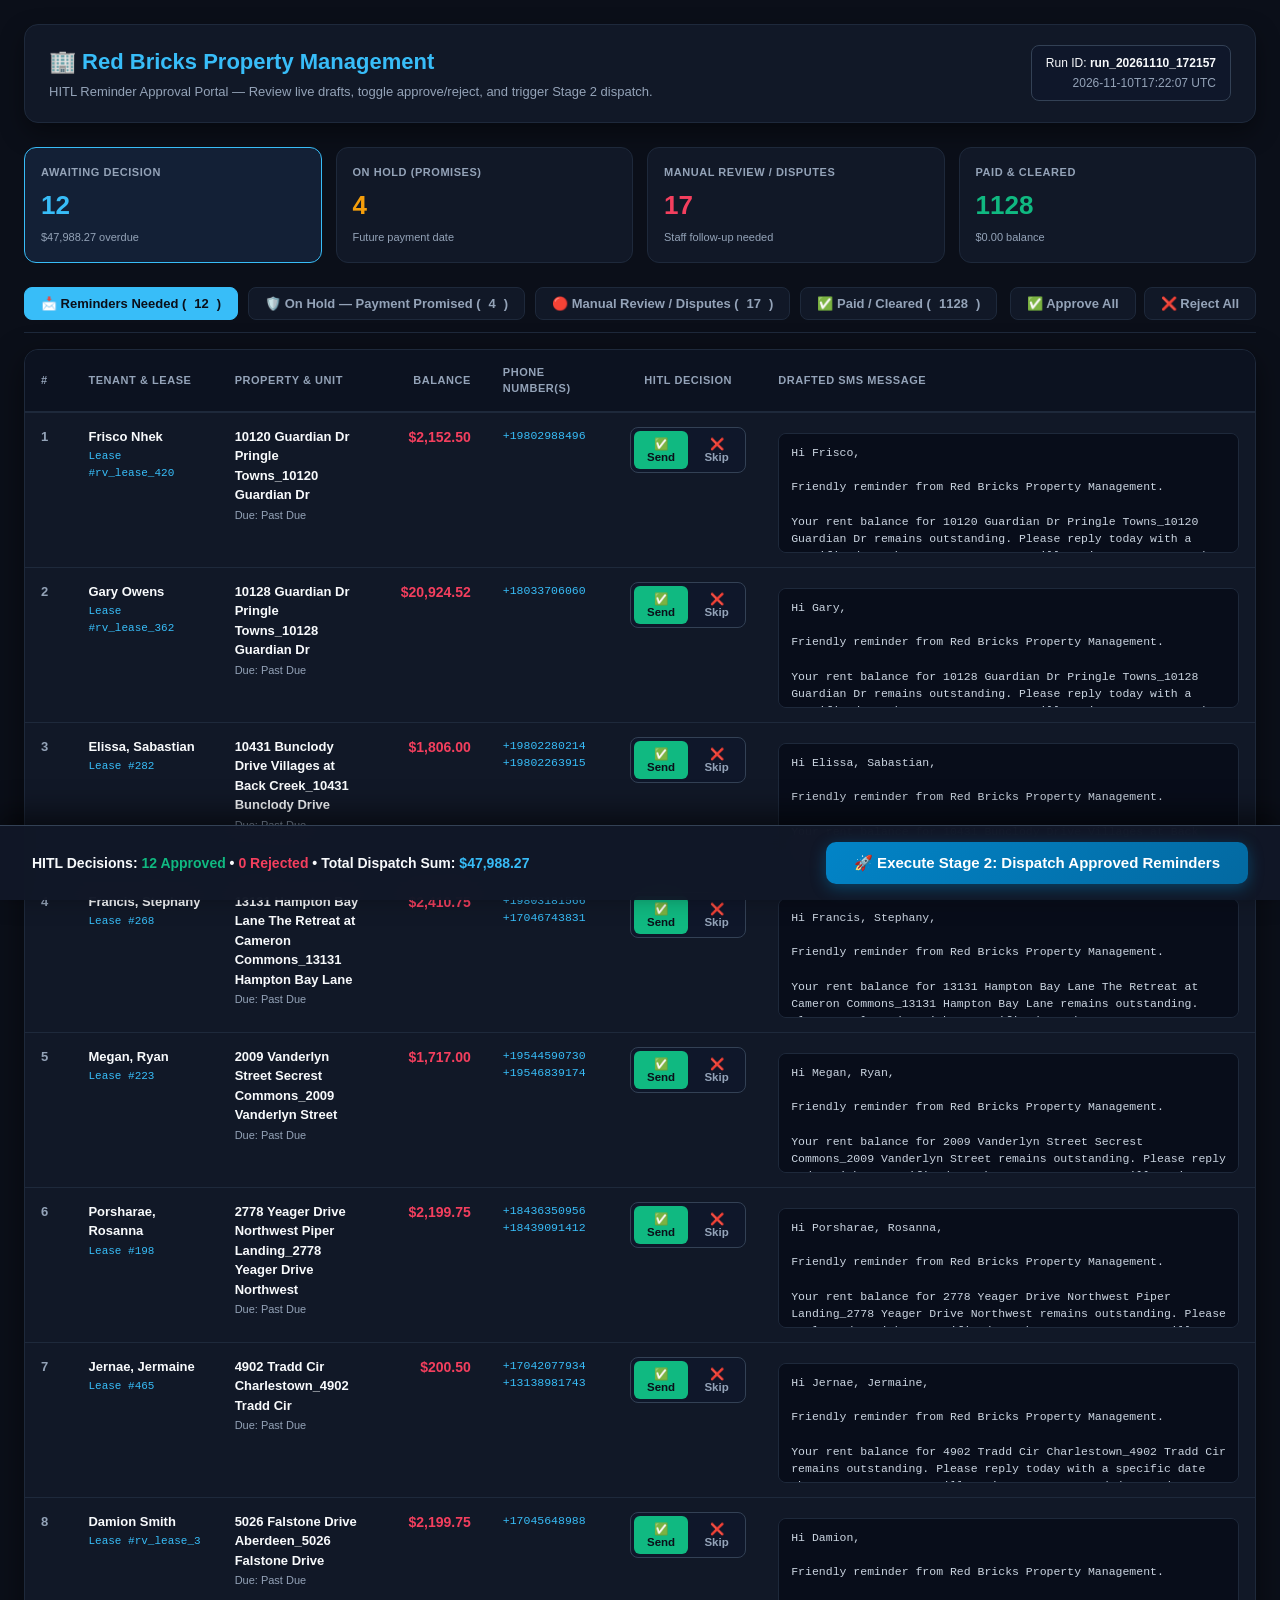
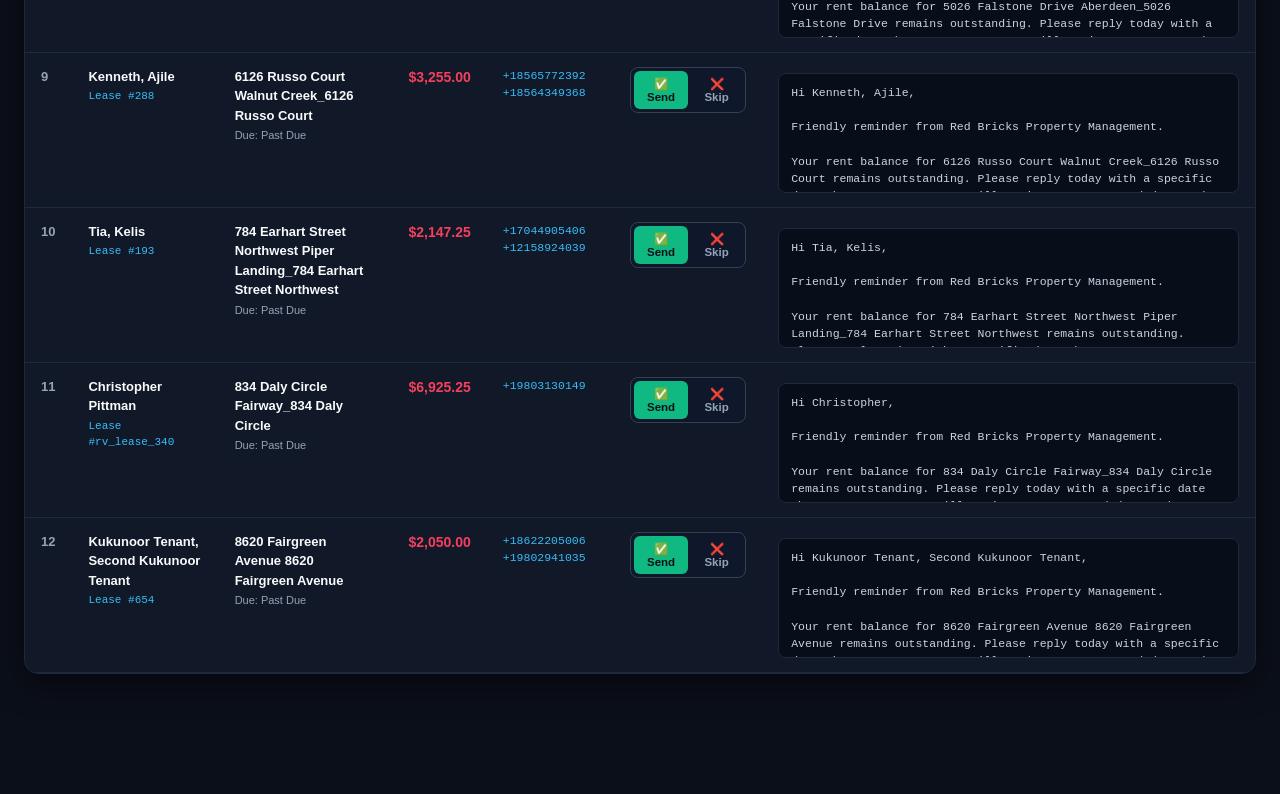
==== web/hitl.html @ 02ecefc4 "Add interactive HITL review portal and per-tenant approve/reject dispatch" ====
<!DOCTYPE html>
<html lang="en">
<head>
<meta charset="UTF-8">
<meta name="viewport" content="width=device-width, initial-scale=1.0">
<title>Red Bricks PM — HITL Reminder Approval Portal</title>
<style>
  :root {
    --bg-base: #0b0f19;
    --bg-card: #111827;
    --bg-card-hover: #1e293b;
    --border: #1e293b;
    --border-light: #334155;
    --text-primary: #f8fafc;
    --text-muted: #94a3b8;
    --cyan: #38bdf8;
    --emerald: #10b981;
    --emerald-bg: rgba(16, 185, 129, 0.15);
    --rose: #f43f5e;
    --rose-bg: rgba(244, 63, 94, 0.15);
    --amber: #f59e0b;
    --amber-bg: rgba(245, 158, 11, 0.15);
    --purple: #a855f7;
  }
  * { box-sizing: border-box; margin: 0; padding: 0; }
  body {
    font-family: -apple-system, BlinkMacSystemFont, 'Segoe UI', Roboto, Helvetica, Arial, sans-serif;
    background: var(--bg-base);
    color: var(--text-primary);
    padding: 24px;
    padding-bottom: 120px;
    line-height: 1.5;
  }
  .container { max-width: 1400px; margin: 0 auto; }

  /* Header */
  .header {
    display: flex;
    justify-content: space-between;
    align-items: center;
    background: var(--bg-card);
    border: 1px solid var(--border);
    border-radius: 14px;
    padding: 20px 24px;
    margin-bottom: 24px;
    box-shadow: 0 10px 25px rgba(0,0,0,0.4);
  }
  .title-group h1 { font-size: 22px; font-weight: 800; color: var(--cyan); display: flex; align-items: center; gap: 10px; }
  .title-group p { font-size: 13px; color: var(--text-muted); margin-top: 4px; }
  .run-badge {
    background: #0f172a;
    border: 1px solid var(--border-light);
    border-radius: 8px;
    padding: 8px 14px;
    font-size: 12px;
    text-align: right;
  }

  /* KPI Grid */
  .kpi-grid {
    display: grid;
    grid-template-columns: repeat(auto-fit, minmax(190px, 1fr));
    gap: 14px;
    margin-bottom: 24px;
  }
  .kpi-card {
    background: var(--bg-card);
    border: 1px solid var(--border);
    border-radius: 12px;
    padding: 16px;
    cursor: pointer;
    transition: all 0.2s ease;
  }
  .kpi-card:hover { border-color: var(--cyan); transform: translateY(-2px); }
  .kpi-card.active { border-color: var(--cyan); background: #132036; }
  .kpi-lbl { font-size: 11px; text-transform: uppercase; font-weight: 700; letter-spacing: 0.05em; color: var(--text-muted); }
  .kpi-val { font-size: 26px; font-weight: 800; margin-top: 6px; }

  /* Tabs Bar */
  .tabs-bar {
    display: flex;
    gap: 10px;
    margin-bottom: 16px;
    border-bottom: 1px solid var(--border);
    padding-bottom: 12px;
    flex-wrap: wrap;
  }
  .tab-btn {
    background: var(--bg-card);
    border: 1px solid var(--border);
    color: var(--text-muted);
    padding: 8px 16px;
    border-radius: 8px;
    font-size: 13px;
    font-weight: 700;
    cursor: pointer;
    display: inline-flex;
    align-items: center;
    gap: 8px;
    transition: all 0.15s ease;
  }
  .tab-btn:hover { background: var(--bg-card-hover); color: var(--text-primary); }
  .tab-btn.active { background: var(--cyan); color: #0b0f19; border-color: var(--cyan); }

  /* Table styling */
  .table-card {
    background: var(--bg-card);
    border: 1px solid var(--border);
    border-radius: 14px;
    overflow: hidden;
    box-shadow: 0 10px 30px rgba(0,0,0,0.5);
  }
  table { width: 100%; border-collapse: collapse; font-size: 13px; text-align: left; }
  thead { background: #0c1220; border-bottom: 2px solid var(--border); }
  th { padding: 14px 16px; font-weight: 700; color: var(--text-muted); text-transform: uppercase; font-size: 11px; letter-spacing: 0.05em; }
  tbody tr { border-bottom: 1px solid var(--border); transition: background 0.15s ease; }
  tbody tr:hover { background: rgba(30, 41, 59, 0.5); }
  td { padding: 14px 16px; vertical-align: top; }

  /* Status Badges */
  .badge {
    display: inline-flex;
    align-items: center;
    gap: 4px;
    padding: 3px 8px;
    border-radius: 6px;
    font-size: 11px;
    font-weight: 700;
  }
  .badge-danger { background: var(--rose-bg); color: var(--rose); border: 1px solid rgba(244,63,94,0.3); }
  .badge-success { background: var(--emerald-bg); color: var(--emerald); border: 1px solid rgba(16,185,129,0.3); }
  .badge-warning { background: var(--amber-bg); color: var(--amber); border: 1px solid rgba(245,158,11,0.3); }
  .badge-purple { background: rgba(168,85,247,0.15); color: var(--purple); border: 1px solid rgba(168,85,247,0.3); }

  /* Action Switch Buttons */
  .action-group {
    display: inline-flex;
    background: #0f172a;
    border: 1px solid var(--border-light);
    border-radius: 8px;
    padding: 3px;
    gap: 3px;
  }
  .action-toggle {
    padding: 6px 12px;
    border-radius: 6px;
    border: none;
    font-size: 11.5px;
    font-weight: 700;
    cursor: pointer;
    transition: all 0.15s ease;
  }
  .action-toggle.btn-approve { background: transparent; color: var(--text-muted); }
  .action-toggle.btn-approve.selected { background: var(--emerald); color: #0b0f19; }
  .action-toggle.btn-reject { background: transparent; color: var(--text-muted); }
  .action-toggle.btn-reject.selected { background: var(--rose); color: #ffffff; }

  /* SMS Text Preview Card */
  .sms-preview {
    background: #080d1a;
    border: 1px solid var(--border);
    border-radius: 8px;
    padding: 10px 12px;
    font-family: monospace;
    font-size: 11.5px;
    color: #cbd5e1;
    white-space: pre-wrap;
    max-height: 120px;
    overflow-y: auto;
    margin-top: 6px;
  }

  /* Floating Bottom Bar */
  .floating-bar {
    position: fixed;
    bottom: 0;
    left: 0;
    right: 0;
    background: rgba(17, 24, 39, 0.95);
    backdrop-filter: blur(12px);
    border-top: 1px solid var(--border-light);
    padding: 16px 32px;
    display: flex;
    justify-content: space-between;
    align-items: center;
    box-shadow: 0 -10px 30px rgba(0,0,0,0.6);
    z-index: 1000;
  }
  .bar-info { font-size: 14px; font-weight: 600; }
  .bar-info span { color: var(--cyan); }
  .btn-dispatch {
    background: linear-gradient(135deg, #0284c7 0%, #0369a1 100%);
    color: #fff;
    border: none;
    padding: 12px 28px;
    border-radius: 10px;
    font-size: 15px;
    font-weight: 800;
    cursor: pointer;
    display: inline-flex;
    align-items: center;
    gap: 10px;
    box-shadow: 0 4px 15px rgba(2,132,199,0.4);
    transition: all 0.2s ease;
  }
  .btn-dispatch:hover {
    transform: translateY(-2px);
    box-shadow: 0 6px 20px rgba(2,132,199,0.6);
    background: linear-gradient(135deg, #0ea5e9 0%, #0284c7 100%);
  }
</style>
</head>
<body>

<div class="container">
  <!-- Header -->
  <div class="header">
    <div class="title-group">
      <h1>🏢 Red Bricks Property Management</h1>
      <p>HITL Reminder Approval Portal — Review live drafts, toggle approve/reject, and trigger Stage 2 dispatch.</p>
    </div>
    <div class="run-badge">
      <div>Run ID: <strong id="val-run-id">--</strong></div>
      <div style="color:var(--text-muted);margin-top:2px;" id="val-timestamp">--</div>
    </div>
  </div>

  <!-- KPI Grid -->
  <div class="kpi-grid">
    <div class="kpi-card active" onclick="switchTab('reminders')">
      <div class="kpi-lbl">Awaiting Decision</div>
      <div class="kpi-val" style="color:var(--cyan);" id="kpi-reminders">0</div>
      <div style="font-size:11px;color:var(--text-muted);margin-top:4px;" id="kpi-reminders-bal">$0.00 overdue</div>
    </div>
    <div class="kpi-card" onclick="switchTab('promises')">
      <div class="kpi-lbl">On Hold (Promises)</div>
      <div class="kpi-val" style="color:var(--amber);" id="kpi-promises">0</div>
      <div style="font-size:11px;color:var(--text-muted);margin-top:4px;">Future payment date</div>
    </div>
    <div class="kpi-card" onclick="switchTab('manual')">
      <div class="kpi-lbl">Manual Review / Disputes</div>
      <div class="kpi-val" style="color:var(--rose);" id="kpi-manual">0</div>
      <div style="font-size:11px;color:var(--text-muted);margin-top:4px;">Staff follow-up needed</div>
    </div>
    <div class="kpi-card" onclick="switchTab('paid')">
      <div class="kpi-lbl">Paid & Cleared</div>
      <div class="kpi-val" style="color:var(--emerald);" id="kpi-paid">0</div>
      <div style="font-size:11px;color:var(--text-muted);margin-top:4px;">$0.00 balance</div>
    </div>
  </div>

  <!-- Tabs Bar -->
  <div class="tabs-bar">
    <button class="tab-btn active" id="tab-btn-reminders" onclick="switchTab('reminders')">
      📩 Reminders Needed (<span id="cnt-reminders">0</span>)
    </button>
    <button class="tab-btn" id="tab-btn-promises" onclick="switchTab('promises')">
      🛡️ On Hold — Payment Promised (<span id="cnt-promises">0</span>)
    </button>
    <button class="tab-btn" id="tab-btn-manual" onclick="switchTab('manual')">
      🔴 Manual Review / Disputes (<span id="cnt-manual">0</span>)
    </button>
    <button class="tab-btn" id="tab-btn-paid" onclick="switchTab('paid')">
      ✅ Paid / Cleared (<span id="cnt-paid">0</span>)
    </button>
    <div style="margin-left:auto;display:flex;gap:8px;">
      <button class="tab-btn" onclick="bulkApprove(true)">✅ Approve All</button>
      <button class="tab-btn" onclick="bulkApprove(false)">❌ Reject All</button>
    </div>
  </div>

  <!-- Main Table Container -->
  <div class="table-card">
    <table id="main-table">
      <thead>
        <tr id="table-head-row">
          <!-- Dynamically set based on active tab -->
        </tr>
      </thead>
      <tbody id="table-body">
        <!-- Rendered via JS -->
      </tbody>
    </table>
  </div>
</div>

<!-- Floating Action Bar -->
<div class="floating-bar">
  <div class="bar-info">
    HITL Decisions: 
    <span id="summary-approved" style="color:var(--emerald);font-weight:800;">0 Approved</span> &bull; 
    <span id="summary-rejected" style="color:var(--rose);font-weight:800;">0 Rejected</span> &bull; 
    Total Dispatch Sum: <span id="summary-amount">$0.00</span>
  </div>
  <button class="btn-dispatch" onclick="executeStage2()">
    <span>🚀 Execute Stage 2: Dispatch Approved Reminders</span>
  </button>
</div>

<script>
const DATA = {"reminders": [{"decision_id": "hitl_1", "lease_id": "rv_lease_420", "tenant_id": "rv_lease_420", "tenant_name": "Frisco Nhek", "property_unit": "10120 Guardian Dr Pringle Towns_10120 Guardian Dr", "balance": 2152.5, "due_date": "Past Due", "recipients": ["Frisco Nhek"], "recipient_phones": ["+19802988496"], "draft_sms_text": "Hi Frisco,\n\nFriendly reminder from Red Bricks Property Management.\n\nYour rent balance for 10120 Guardian Dr Pringle Towns_10120 Guardian Dr remains outstanding. Please reply today with a specific date when you can pay. We will review your proposed date and try to accommodate a reasonable payment timeline before taking further action. Any payment arrangement is subject to confirmation.\n\nWe will also be mailing a 10-day notice regarding the unpaid rent. The associated mailing fees will be added to your account along with applicable late fees.\n\nYou can pay through your RentVine portal at:\nhttps://redbricksproperties.rentvine.com/portals/resident/make-payment\n\nIf you've already submitted payment, please reply so we can check its status.\n\nThank you!\n\nRBPM Bot", "sender_phone": "(980) 300-7559", "reason": "[DRY-RUN] Would send Stage 2 Escalation reminder for $2,152.50", "action": "SEND REMINDER", "status": "AWAITING_HITL_APPROVAL", "staged_at": "2026-11-10T17:22:08.712733"}, {"decision_id": "hitl_2", "lease_id": "rv_lease_362", "tenant_id": "rv_lease_362", "tenant_name": "Gary Owens", "property_unit": "10128 Guardian Dr Pringle Towns_10128 Guardian Dr", "balance": 20924.52, "due_date": "Past Due", "recipients": ["Gary Owens"], "recipient_phones": ["+18033706060"], "draft_sms_text": "Hi Gary,\n\nFriendly reminder from Red Bricks Property Management.\n\nYour rent balance for 10128 Guardian Dr Pringle Towns_10128 Guardian Dr remains outstanding. Please reply today with a specific date when you can pay. We will review your proposed date and try to accommodate a reasonable payment timeline before taking further action. Any payment arrangement is subject to confirmation.\n\nWe will also be mailing a 10-day notice regarding the unpaid rent. The associated mailing fees will be added to your account along with applicable late fees.\n\nYou can pay through your RentVine portal at:\nhttps://redbricksproperties.rentvine.com/portals/resident/make-payment\n\nIf you've already submitted payment, please reply so we can check its status.\n\nThank you!\n\nRBPM Bot", "sender_phone": "(980) 300-7559", "reason": "[DRY-RUN] Would send Stage 2 Escalation reminder for $20,924.52", "action": "SEND REMINDER", "status": "AWAITING_HITL_APPROVAL", "staged_at": "2026-11-10T17:22:08.712733"}, {"decision_id": "hitl_3", "lease_id": "282", "tenant_id": "rv_lease_282", "tenant_name": "Elissa, Sabastian", "property_unit": "10431 Bunclody Drive Villages at Back Creek_10431 Bunclody Drive", "balance": 1806.0, "due_date": "Past Due", "recipients": ["Elissa", "Sabastian"], "recipient_phones": ["+19802280214", "+19802263915"], "draft_sms_text": "Hi Elissa, Sabastian,\n\nFriendly reminder from Red Bricks Property Management.\n\nYour rent balance for 10431 Bunclody Drive Villages at Back Creek_10431 Bunclody Drive remains outstanding. Please reply today with a specific date when you can pay. We will review your proposed date and try to accommodate a reasonable payment timeline before taking further action. Any payment arrangement is subject to confirmation.\n\nWe will also be mailing a 10-day notice regarding the unpaid rent. The associated mailing fees will be added to your account along with applicable late fees.\n\nYou can pay through your RentVine portal at:\nhttps://redbricksproperties.rentvine.com/portals/resident/make-payment\n\nIf you've already submitted payment, please reply so we can check its status.\n\nThank you!\n\nRBPM Bot", "sender_phone": "(980) 300-7559", "reason": "[GROUP REMINDER] Lease 282 · 2 recipient(s): Elissa, Sabastian · Unpaid balance $1,806.00 — Stage 2 Escalation (10-day notice warning) group SMS dispatched to all co-tenants", "action": "SEND REMINDER", "status": "AWAITING_HITL_APPROVAL", "staged_at": "2026-11-10T17:22:08.712733"}, {"decision_id": "hitl_4", "lease_id": "268", "tenant_id": "rv_lease_268", "tenant_name": "Francis, Stephany", "property_unit": "13131 Hampton Bay Lane The Retreat at Cameron Commons_13131 Hampton Bay Lane", "balance": 2410.75, "due_date": "Past Due", "recipients": ["Francis", "Stephany"], "recipient_phones": ["+19803181566", "+17046743831"], "draft_sms_text": "Hi Francis, Stephany,\n\nFriendly reminder from Red Bricks Property Management.\n\nYour rent balance for 13131 Hampton Bay Lane The Retreat at Cameron Commons_13131 Hampton Bay Lane remains outstanding. Please reply today with a specific date when you can pay. We will review your proposed date and try to accommodate a reasonable payment timeline before taking further action. Any payment arrangement is subject to confirmation.\n\nWe will also be mailing a 10-day notice regarding the unpaid rent. The associated mailing fees will be added to your account along with applicable late fees.\n\nYou can pay through your RentVine portal at:\nhttps://redbricksproperties.rentvine.com/portals/resident/make-payment\n\nIf you've already submitted payment, please reply so we can check its status.\n\nThank you!\n\nRBPM Bot", "sender_phone": "(980) 300-7559", "reason": "[GROUP REMINDER] Lease 268 · 2 recipient(s): Francis, Stephany · Unpaid balance $2,410.75 — Stage 2 Escalation (10-day notice warning) group SMS dispatched to all co-tenants", "action": "SEND REMINDER", "status": "AWAITING_HITL_APPROVAL", "staged_at": "2026-11-10T17:22:08.712733"}, {"decision_id": "hitl_5", "lease_id": "223", "tenant_id": "rv_lease_223", "tenant_name": "Megan, Ryan", "property_unit": "2009 Vanderlyn Street Secrest Commons_2009 Vanderlyn Street", "balance": 1717.0, "due_date": "Past Due", "recipients": ["Megan", "Ryan"], "recipient_phones": ["+19544590730", "+19546839174"], "draft_sms_text": "Hi Megan, Ryan,\n\nFriendly reminder from Red Bricks Property Management.\n\nYour rent balance for 2009 Vanderlyn Street Secrest Commons_2009 Vanderlyn Street remains outstanding. Please reply today with a specific date when you can pay. We will review your proposed date and try to accommodate a reasonable payment timeline before taking further action. Any payment arrangement is subject to confirmation.\n\nWe will also be mailing a 10-day notice regarding the unpaid rent. The associated mailing fees will be added to your account along with applicable late fees.\n\nYou can pay through your RentVine portal at:\nhttps://redbricksproperties.rentvine.com/portals/resident/make-payment\n\nIf you've already submitted payment, please reply so we can check its status.\n\nThank you!\n\nRBPM Bot", "sender_phone": "(980) 300-7559", "reason": "[GROUP REMINDER] Lease 223 · 2 recipient(s): Megan, Ryan · Unpaid balance $1,717.00 — Stage 2 Escalation (10-day notice warning) group SMS dispatched to all co-tenants", "action": "SEND REMINDER", "status": "AWAITING_HITL_APPROVAL", "staged_at": "2026-11-10T17:22:08.712733"}, {"decision_id": "hitl_6", "lease_id": "198", "tenant_id": "rv_lease_198", "tenant_name": "Porsharae, Rosanna", "property_unit": "2778 Yeager Drive Northwest Piper Landing_2778 Yeager Drive Northwest", "balance": 2199.75, "due_date": "Past Due", "recipients": ["Porsharae", "Rosanna"], "recipient_phones": ["+18436350956", "+18439091412"], "draft_sms_text": "Hi Porsharae, Rosanna,\n\nFriendly reminder from Red Bricks Property Management.\n\nYour rent balance for 2778 Yeager Drive Northwest Piper Landing_2778 Yeager Drive Northwest remains outstanding. Please reply today with a specific date when you can pay. We will review your proposed date and try to accommodate a reasonable payment timeline before taking further action. Any payment arrangement is subject to confirmation.\n\nWe will also be mailing a 10-day notice regarding the unpaid rent. The associated mailing fees will be added to your account along with applicable late fees.\n\nYou can pay through your RentVine portal at:\nhttps://redbricksproperties.rentvine.com/portals/resident/make-payment\n\nIf you've already submitted payment, please reply so we can check its status.\n\nThank you!\n\nRBPM Bot", "sender_phone": "(980) 300-7559", "reason": "[GROUP REMINDER] Lease 198 · 2 recipient(s): Porsharae, Rosanna · Unpaid balance $2,199.75 — Stage 2 Escalation (10-day notice warning) group SMS dispatched to all co-tenants", "action": "SEND REMINDER", "status": "AWAITING_HITL_APPROVAL", "staged_at": "2026-11-10T17:22:08.712733"}, {"decision_id": "hitl_7", "lease_id": "465", "tenant_id": "rv_lease_465", "tenant_name": "Jernae, Jermaine", "property_unit": "4902 Tradd Cir Charlestown_4902 Tradd Cir", "balance": 200.5, "due_date": "Past Due", "recipients": ["Jernae", "Jermaine"], "recipient_phones": ["+17042077934", "+13138981743"], "draft_sms_text": "Hi Jernae, Jermaine,\n\nFriendly reminder from Red Bricks Property Management.\n\nYour rent balance for 4902 Tradd Cir Charlestown_4902 Tradd Cir remains outstanding. Please reply today with a specific date when you can pay. We will review your proposed date and try to accommodate a reasonable payment timeline before taking further action. Any payment arrangement is subject to confirmation.\n\nWe will also be mailing a 10-day notice regarding the unpaid rent. The associated mailing fees will be added to your account along with applicable late fees.\n\nYou can pay through your RentVine portal at:\nhttps://redbricksproperties.rentvine.com/portals/resident/make-payment\n\nIf you've already submitted payment, please reply so we can check its status.\n\nThank you!\n\nRBPM Bot", "sender_phone": "(980) 300-7559", "reason": "[GROUP REMINDER] Lease 465 · 2 recipient(s): Jernae, Jermaine · Unpaid balance $200.50 — Stage 2 Escalation (10-day notice warning) group SMS dispatched to all co-tenants", "action": "SEND REMINDER", "status": "AWAITING_HITL_APPROVAL", "staged_at": "2026-11-10T17:22:08.712733"}, {"decision_id": "hitl_8", "lease_id": "rv_lease_3", "tenant_id": "rv_lease_3", "tenant_name": "Damion Smith", "property_unit": "5026 Falstone Drive Aberdeen_5026 Falstone Drive", "balance": 2199.75, "due_date": "Past Due", "recipients": ["Damion Smith"], "recipient_phones": ["+17045648988"], "draft_sms_text": "Hi Damion,\n\nFriendly reminder from Red Bricks Property Management.\n\nYour rent balance for 5026 Falstone Drive Aberdeen_5026 Falstone Drive remains outstanding. Please reply today with a specific date when you can pay. We will review your proposed date and try to accommodate a reasonable payment timeline before taking further action. Any payment arrangement is subject to confirmation.\n\nWe will also be mailing a 10-day notice regarding the unpaid rent. The associated mailing fees will be added to your account along with applicable late fees.\n\nYou can pay through your RentVine portal at:\nhttps://redbricksproperties.rentvine.com/portals/resident/make-payment\n\nIf you've already submitted payment, please reply so we can check its status.\n\nThank you!\n\nRBPM Bot", "sender_phone": "(980) 300-7559", "reason": "[DRY-RUN] Would send Stage 2 Escalation reminder for $2,199.75", "action": "SEND REMINDER", "status": "AWAITING_HITL_APPROVAL", "staged_at": "2026-11-10T17:22:08.712733"}, {"decision_id": "hitl_9", "lease_id": "288", "tenant_id": "rv_lease_288", "tenant_name": "Kenneth, Ajile", "property_unit": "6126 Russo Court Walnut Creek_6126 Russo Court", "balance": 3255.0, "due_date": "Past Due", "recipients": ["Kenneth", "Ajile"], "recipient_phones": ["+18565772392", "+18564349368"], "draft_sms_text": "Hi Kenneth, Ajile,\n\nFriendly reminder from Red Bricks Property Management.\n\nYour rent balance for 6126 Russo Court Walnut Creek_6126 Russo Court remains outstanding. Please reply today with a specific date when you can pay. We will review your proposed date and try to accommodate a reasonable payment timeline before taking further action. Any payment arrangement is subject to confirmation.\n\nWe will also be mailing a 10-day notice regarding the unpaid rent. The associated mailing fees will be added to your account along with applicable late fees.\n\nYou can pay through your RentVine portal at:\nhttps://redbricksproperties.rentvine.com/portals/resident/make-payment\n\nIf you've already submitted payment, please reply so we can check its status.\n\nThank you!\n\nRBPM Bot", "sender_phone": "(980) 300-7559", "reason": "[GROUP REMINDER] Lease 288 · 2 recipient(s): Kenneth, Ajile · Unpaid balance $3,255.00 — Stage 2 Escalation (10-day notice warning) group SMS dispatched to all co-tenants", "action": "SEND REMINDER", "status": "AWAITING_HITL_APPROVAL", "staged_at": "2026-11-10T17:22:08.712733"}, {"decision_id": "hitl_10", "lease_id": "193", "tenant_id": "rv_lease_193", "tenant_name": "Tia, Kelis", "property_unit": "784 Earhart Street Northwest Piper Landing_784 Earhart Street Northwest", "balance": 2147.25, "due_date": "Past Due", "recipients": ["Tia", "Kelis"], "recipient_phones": ["+17044905406", "+12158924039"], "draft_sms_text": "Hi Tia, Kelis,\n\nFriendly reminder from Red Bricks Property Management.\n\nYour rent balance for 784 Earhart Street Northwest Piper Landing_784 Earhart Street Northwest remains outstanding. Please reply today with a specific date when you can pay. We will review your proposed date and try to accommodate a reasonable payment timeline before taking further action. Any payment arrangement is subject to confirmation.\n\nWe will also be mailing a 10-day notice regarding the unpaid rent. The associated mailing fees will be added to your account along with applicable late fees.\n\nYou can pay through your RentVine portal at:\nhttps://redbricksproperties.rentvine.com/portals/resident/make-payment\n\nIf you've already submitted payment, please reply so we can check its status.\n\nThank you!\n\nRBPM Bot", "sender_phone": "(980) 300-7559", "reason": "[GROUP REMINDER] Lease 193 · 2 recipient(s): Tia, Kelis · Unpaid balance $2,147.25 — Stage 2 Escalation (10-day notice warning) group SMS dispatched to all co-tenants", "action": "SEND REMINDER", "status": "AWAITING_HITL_APPROVAL", "staged_at": "2026-11-10T17:22:08.712733"}, {"decision_id": "hitl_11", "lease_id": "rv_lease_340", "tenant_id": "rv_lease_340", "tenant_name": "Christopher Pittman", "property_unit": "834 Daly Circle Fairway_834 Daly Circle", "balance": 6925.25, "due_date": "Past Due", "recipients": ["Christopher Pittman"], "recipient_phones": ["+19803130149"], "draft_sms_text": "Hi Christopher,\n\nFriendly reminder from Red Bricks Property Management.\n\nYour rent balance for 834 Daly Circle Fairway_834 Daly Circle remains outstanding. Please reply today with a specific date when you can pay. We will review your proposed date and try to accommodate a reasonable payment timeline before taking further action. Any payment arrangement is subject to confirmation.\n\nWe will also be mailing a 10-day notice regarding the unpaid rent. The associated mailing fees will be added to your account along with applicable late fees.\n\nYou can pay through your RentVine portal at:\nhttps://redbricksproperties.rentvine.com/portals/resident/make-payment\n\nIf you've already submitted payment, please reply so we can check its status.\n\nThank you!\n\nRBPM Bot", "sender_phone": "(980) 300-7559", "reason": "[DRY-RUN] Would send Stage 2 Escalation reminder for $6,925.25", "action": "SEND REMINDER", "status": "AWAITING_HITL_APPROVAL", "staged_at": "2026-11-10T17:22:08.712733"}, {"decision_id": "hitl_12", "lease_id": "654", "tenant_id": "rv_lease_654", "tenant_name": "Kukunoor Tenant, Second Kukunoor Tenant", "property_unit": "8620 Fairgreen Avenue 8620 Fairgreen Avenue", "balance": 2050.0, "due_date": "Past Due", "recipients": ["Kukunoor Tenant", "Second Kukunoor Tenant"], "recipient_phones": ["+18622205006", "+19802941035"], "draft_sms_text": "Hi Kukunoor Tenant, Second Kukunoor Tenant,\n\nFriendly reminder from Red Bricks Property Management.\n\nYour rent balance for 8620 Fairgreen Avenue 8620 Fairgreen Avenue remains outstanding. Please reply today with a specific date when you can pay. We will review your proposed date and try to accommodate a reasonable payment timeline before taking further action. Any payment arrangement is subject to confirmation.\n\nWe will also be mailing a 10-day notice regarding the unpaid rent. The associated mailing fees will be added to your account along with applicable late fees.\n\nYou can pay through your RentVine portal at:\nhttps://redbricksproperties.rentvine.com/portals/resident/make-payment\n\nIf you've already submitted payment, please reply so we can check its status.\n\nThank you!\n\nRBPM Bot", "sender_phone": "(980) 300-7559", "reason": "[GROUP REMINDER] Lease 654 · 2 recipient(s): Kukunoor Tenant, Second Kukunoor Tenant · Unpaid balance $2,050.00 — Stage 2 Escalation (10-day notice warning) group SMS dispatched to all co-tenants", "action": "SEND REMINDER", "status": "AWAITING_HITL_APPROVAL", "staged_at": "2026-11-10T17:22:08.712733"}], "promises": [{"tenant_name": "Brian Fagin", "property_unit": "2603 Bridle Brook Way Canterbury Place_2603 Bridle Brook Way", "balance": 3696.0, "due_date": "Promised", "reason": "Active promise on file in Note by AI Rent Reminder Agent to pay by 2026-11-13"}, {"tenant_name": "Shelly Fagin", "property_unit": "2603 Bridle Brook Way Canterbury Place_2603 Bridle Brook Way", "balance": 0.0, "due_date": "Promised", "reason": "[Co-Tenant of Brian Fagin] Active promise on file in Note by AI Rent Reminder Agent to pay by 2026-11-13"}, {"tenant_name": "Lonnic Robinson", "property_unit": "2885 Yeager Drive Northwest Piper Landing_2885 Yeager Drive NW", "balance": 2659.51, "due_date": "Promised", "reason": "Active promise on file in Note by AI Rent Reminder Agent to pay by 2026-11-12"}, {"tenant_name": "Lindsay Robinson", "property_unit": "2885 Yeager Drive Northwest Piper Landing_2885 Yeager Drive NW", "balance": 0.0, "due_date": "Promised", "reason": "[Co-Tenant of Lonnic Robinson] Active promise on file in Note by AI Rent Reminder Agent to pay by 2026-11-12"}], "manual_reviews": [{"tenant_name": "Yuliya Chernyshov", "property_unit": "1572 Forkhorn Drive Veronica Springs_1572 Forkhorn Drive", "balance": 126.76, "reason": "Total outstanding balance ($126.76) is greater than $0 but less than $200 — automatically moved to Manual Review / Disputes for staff verification."}, {"tenant_name": "Ilya Chernyshov", "property_unit": "1572 Forkhorn Drive Veronica Springs_1572 Forkhorn Drive", "balance": 0.0, "reason": "[Co-Tenant of Yuliya Chernyshov] Total outstanding balance ($126.76) is greater than $0 but less than $200 — automatically moved to Manual Review / Disputes for staff verification."}, {"tenant_name": "Bridgette Jones", "property_unit": "2026 Tears Lane City Park_2026 Tears Lane", "balance": 4933.74, "reason": "Follow-Up Notes contains 'Manual Review' in RentVine — automated reminders disabled for staff review"}, {"tenant_name": "Zatrel Lee-Phillips", "property_unit": "3530 Secrest Landing Secrest Landing_3530 Secrest Landing", "balance": 24.0, "reason": "Total outstanding balance ($24.00) is greater than $0 but less than $200 — automatically moved to Manual Review / Disputes for staff verification."}, {"tenant_name": "Courtney Winkelman", "property_unit": "3530 Secrest Landing Secrest Landing_3530 Secrest Landing", "balance": 0.0, "reason": "[Co-Tenant of Zatrel Lee-Phillips] Total outstanding balance ($24.00) is greater than $0 but less than $200 — automatically moved to Manual Review / Disputes for staff verification."}, {"tenant_name": "Ke'Juana Ford", "property_unit": "3603 Backwater Street Childers Park_3603 Backwater Street", "balance": 3184.01, "reason": "Follow-Up Notes contains 'Manual Review' in RentVine — automated reminders disabled for staff review"}, {"tenant_name": "Reginald McCollum", "property_unit": "3667 Ascott Commons Lane Southwest Settlers Landing_3667 Ascott Commons Lane Southwest", "balance": 95.75, "reason": "Total outstanding balance ($95.75) is greater than $0 but less than $200 — automatically moved to Manual Review / Disputes for staff verification."}, {"tenant_name": "Lisa Bozella", "property_unit": "3667 Ascott Commons Lane Southwest Settlers Landing_3667 Ascott Commons Lane Southwest", "balance": 0.0, "reason": "[Co-Tenant of Reginald McCollum] Total outstanding balance ($95.75) is greater than $0 but less than $200 — automatically moved to Manual Review / Disputes for staff verification."}, {"tenant_name": "Mark Jones", "property_unit": "5142 Elementary View Drive Hucks Landing_5142 Elementary View Drive", "balance": 2357.25, "reason": "Follow-Up Notes contains 'Manual Review' in RentVine — automated reminders disabled for staff review"}, {"tenant_name": "Tao Peng", "property_unit": "5601 Stafford Road Brookdale Village_5601 Stafford Road", "balance": 4414.0, "reason": "Follow-Up Notes contains 'Manual Review' in RentVine — automated reminders disabled for staff review"}, {"tenant_name": "Neeraj Sharma", "property_unit": "7402 Dover Mill Drive Southwest The Mills at Rocky River_7402 Dover Mill Drive Southwest", "balance": 50.0, "reason": "Total outstanding balance ($50.00) is greater than $0 but less than $200 — automatically moved to Manual Review / Disputes for staff verification."}, {"tenant_name": "Nalini Sharma", "property_unit": "7402 Dover Mill Drive Southwest The Mills at Rocky River_7402 Dover Mill Drive Southwest", "balance": 0.0, "reason": "[Co-Tenant of Neeraj Sharma] Total outstanding balance ($50.00) is greater than $0 but less than $200 — automatically moved to Manual Review / Disputes for staff verification."}, {"tenant_name": "Daniel Campbell", "property_unit": "9621 Cheery Meadow Drive Villages at Rosedale_9621 Cheery Meadow Drive", "balance": 2829.75, "reason": "Follow-Up Notes contains 'Manual Review' in RentVine — automated reminders disabled for staff review"}, {"tenant_name": "Jami Campbell", "property_unit": "9621 Cheery Meadow Drive Villages at Rosedale_9621 Cheery Meadow Drive", "balance": 0.0, "reason": "[Co-Tenant of Daniel Campbell] Follow-Up Notes contains 'Manual Review' in RentVine — automated reminders disabled for staff review"}, {"tenant_name": "Carlie Cox", "property_unit": "Georgetown Crossing_5243 Brailey Circle Unit 117", "balance": 0.0, "reason": "Follow-Up Notes contains 'Manual Review' in RentVine — automated reminders disabled for staff review"}, {"tenant_name": "Joseph Paschal jr", "property_unit": "Georgetown Crossing_5243 Brailey Circle Unit 117", "balance": 0.0, "reason": "[Co-Tenant of Carlie Cox] Follow-Up Notes contains 'Manual Review' in RentVine — automated reminders disabled for staff review"}, {"tenant_name": "Joseph Souffrant", "property_unit": "Holcomb Woods_5095 Crabapple Ln Unit 442", "balance": 0.0, "reason": "Follow-Up Notes contains 'Manual Review' in RentVine — automated reminders disabled for staff review"}], "paid": [{"tenant_name": "Dominick Duncan", "property_unit": "1850 Teachers House Road Unit 196", "balance": 0.0}, {"tenant_name": "Christine Denaro", "property_unit": "1850 Teachers House Road Unit 196", "balance": 0.0}, {"tenant_name": "Seth Worthen", "property_unit": "4060 Backwater Street Unit 72", "balance": 0.0}, {"tenant_name": "Courtney Worthen", "property_unit": "4060 Backwater Street Unit 72", "balance": 0.0}, {"tenant_name": "Kimberly Tum Suden", "property_unit": "586 Brookhaven Drive Unit 137", "balance": 0.0}, {"tenant_name": "Carl Tum Suden", "property_unit": "586 Brookhaven Drive Unit 137", "balance": 0.0}, {"tenant_name": "Arjun Shujalpurkar", "property_unit": "Aberdeen_2034 Highland Park Dr Unit 420", "balance": 0.0}, {"tenant_name": "Ekta Vijaykumar", "property_unit": "Aberdeen_2034 Highland Park Dr Unit 420", "balance": 0.0}, {"tenant_name": "Bharathi Swamy Chandrasekhara", "property_unit": "Aberdeen_3160 Lilac Grove Drive Unit 336", "balance": 0.0}, {"tenant_name": "Aparna Rao", "property_unit": "Aberdeen_3160 Lilac Grove Drive Unit 336", "balance": 0.0}, {"tenant_name": "Anil Krishna Adusumilli", "property_unit": "Aberdeen_3160 Lilac Grove Drive Unit 336", "balance": 0.0}, {"tenant_name": "Sunanda Veganti", "property_unit": "Aberdeen_3160 Lilac Grove Drive Unit 336", "balance": 0.0}, {"tenant_name": "Jason Oskamp", "property_unit": "Aberdeen_3220 Lilac Grove Drive Unit 337", "balance": 0.0}, {"tenant_name": "Snehesh Thalapaneni", "property_unit": "Aberdeen_4053 Lawnview Drive Unit 3", "balance": 0.0}, {"tenant_name": "Vindhya Smitha Dondapati", "property_unit": "Aberdeen_4053 Lawnview Drive Unit 3", "balance": 0.0}, {"tenant_name": "Brittany Duke", "property_unit": "Aberdeen_4053 Lawnview Drive Unit 3", "balance": 0.0}, {"tenant_name": "Brandyn McLeod", "property_unit": "Aberdeen_5026 Falstone Drive Unit 4", "balance": 0.0}, {"tenant_name": "Amanda Alexander", "property_unit": "Aberdeen_5029 Falstone Drive Unit 5", "balance": 0.0}, {"tenant_name": "Joseph DiLeo", "property_unit": "Aberdeen_5029 Falstone Drive Unit 5", "balance": 0.0}, {"tenant_name": "Teena Raymond", "property_unit": "Aberdeen_5044 Falstone Drive Unit 6", "balance": 0.0}, {"tenant_name": "Lynnox Davis", "property_unit": "Aberdeen_5052 Falstone Dr Unit 510", "balance": 0.0}, {"tenant_name": "Kendell Brown", "property_unit": "Aberdeen_5052 Falstone Dr Unit 510", "balance": 0.0}, {"tenant_name": "Trevor King", "property_unit": "Aberdeen_7145 Bentz Street Unit 7", "balance": 0.0}, {"tenant_name": "Emma melton", "property_unit": "Aberdeen_7145 Bentz Street Unit 7", "balance": 0.0}, {"tenant_name": "Shakeila Bobbitt Lane", "property_unit": "Aberdeen_7145 Bentz Street Unit 7", "balance": 0.0}, {"tenant_name": "Shaneetra Bobbitt", "property_unit": "Aberdeen_7145 Bentz Street Unit 7", "balance": 0.0}, {"tenant_name": "Najibullah Mayar", "property_unit": "Aberdeen_8006 Ramsburg Drive Unit 8", "balance": 0.0}, {"tenant_name": "Madiha Arifi", "property_unit": "Aberdeen_8006 Ramsburg Drive Unit 8", "balance": 0.0}, {"tenant_name": "Prathap Alvakonda", "property_unit": "Adair Woods_10730 Tuff Lane Unit 10", "balance": 0.0}, {"tenant_name": "Thilokthama Alvakonda", "property_unit": "Adair Woods_10730 Tuff Lane Unit 10", "balance": 0.0}, {"tenant_name": "Rajashekar Koteru", "property_unit": "Adair Woods_10730 Tuff Lane Unit 10", "balance": 0.0}, {"tenant_name": "Srujana Idamakanti", "property_unit": "Adair Woods_10730 Tuff Lane Unit 10", "balance": 0.0}, {"tenant_name": "Jessica Mcglynn", "property_unit": "Adair Woods_10749 Adair Woods Dr Unit 554", "balance": 0.0}, {"tenant_name": "Matthew Hutcheson", "property_unit": "Adair Woods_10749 Adair Woods Dr Unit 554", "balance": 0.0}, {"tenant_name": "Jerry Dearden", "property_unit": "Adair Woods_10820 Tuff Lane Unit 623", "balance": 0.0}, {"tenant_name": "Natalie Dearden", "property_unit": "Adair Woods_10820 Tuff Lane Unit 623", "balance": 0.0}, {"tenant_name": "Johnmicah Potter", "property_unit": "Adair Woods_10820 Tuff Lane Unit 623", "balance": 0.0}, {"tenant_name": "Miles Hanes", "property_unit": "Adair Woods_3885 Cullen Meadows Drive Unit 9", "balance": 0.0}, {"tenant_name": "Jessica Hanes", "property_unit": "Adair Woods_3885 Cullen Meadows Drive Unit 9", "balance": 0.0}, {"tenant_name": "Rachel Rixner", "property_unit": "Arbor Hills_1815 Arbor Vista Drive Unit 11", "balance": 0.0}, {"tenant_name": "Jessica Peterson", "property_unit": "Arbor Hills_1815 Arbor Vista Drive Unit 11", "balance": 0.0}, {"tenant_name": "Joyjit Ghosh", "property_unit": "Arbor Hills_1815 Arbor Vista Drive Unit 11", "balance": 0.0}, {"tenant_name": "Banu Priya Jayaraman", "property_unit": "Ardrey Kell Villages_11346 Cedar Walk Lane Unit 13", "balance": 0.0}, {"tenant_name": "Arunkumar Ganesan", "property_unit": "Ardrey Kell Villages_11346 Cedar Walk Lane Unit 13", "balance": 0.0}, {"tenant_name": "Abhinay Jhamb", "property_unit": "Ardrey Kell Villages_15322 Canmore Street, Charlotte, NC 28277 Unit 14", "balance": 0.0}, {"tenant_name": "Tuhi Jhamb", "property_unit": "Ardrey Kell Villages_15322 Canmore Street, Charlotte, NC 28277 Unit 14", "balance": 0.0}, {"tenant_name": "Mitchel Hansinger", "property_unit": "Ardrey Kell Villages_15426 Canmore Street Unit 15", "balance": 0.0}, {"tenant_name": "Magadhi Diwanji", "property_unit": "Ardrey Kell Villages_15426 Canmore Street Unit 15", "balance": 0.0}, {"tenant_name": "Vivek Diwanji", "property_unit": "Ardrey Kell Villages_15426 Canmore Street Unit 15", "balance": 0.0}, {"tenant_name": "Maria Reid", "property_unit": "Aria at the Park_1713 Unison Drive Unit 16", "balance": 0.0}, {"tenant_name": "Dwight Reid", "property_unit": "Aria at the Park_1713 Unison Drive Unit 16", "balance": 0.0}, {"tenant_name": "Susan McDuffie", "property_unit": "Aria at the Park_2837 Ensemble Court Unit 17", "balance": 0.0}, {"tenant_name": "Terry Penny", "property_unit": "Aria at the Park_2837 Ensemble Court Unit 17", "balance": 0.0}, {"tenant_name": "Monica Perkins", "property_unit": "Aria at the Park_2837 Ensemble Court Unit 17", "balance": 0.0}, {"tenant_name": "Robert Perkins", "property_unit": "Aria at the Park_2837 Ensemble Court Unit 17", "balance": 0.0}, {"tenant_name": "David Allen Reeder", "property_unit": "Ashe Downs Townhomes_490 Tayberry Ln Unit 408", "balance": 0.0}, {"tenant_name": "Aiyanna Chawlk", "property_unit": "Ashton Manor_230 Winston Ln Unit 527", "balance": 0.0}, {"tenant_name": "Joanna Denise Imessantiago", "property_unit": "Ashton Manor_230 Winston Ln Unit 527", "balance": 0.0}, {"tenant_name": "Dennis Matasaru", "property_unit": "Avienmore_11026 Lochmere Rd Unit 571", "balance": 0.0}, {"tenant_name": "Sacheendra Avulapati", "property_unit": "Avondale_3833 Fairlady Ln Unit 587", "balance": 0.0}, {"tenant_name": "Monica Garrett", "property_unit": "Back Creek Chase_10405 Plantain Court Unit 18", "balance": 0.0}, {"tenant_name": "Chloe Branch", "property_unit": "Back Creek Chase_10405 Plantain Court Unit 18", "balance": 0.0}, {"tenant_name": "Brittney Sanderson", "property_unit": "Bailey Run_5108 Carrick St Unit 419", "balance": 0.0}, {"tenant_name": "Mark Hansen", "property_unit": "Bailey Run_5108 Carrick St Unit 419", "balance": 0.0}, {"tenant_name": "Gavin Cutrino", "property_unit": "Barrington_2808 Twinberry Lane Unit 19", "balance": 0.0}, {"tenant_name": "Grace Cutrino", "property_unit": "Barrington_2808 Twinberry Lane Unit 19", "balance": 0.0}, {"tenant_name": "John Tyson", "property_unit": "Barrington_2808 Twinberry Lane Unit 19", "balance": 0.0}, {"tenant_name": "Erick Reyes Villa", "property_unit": "Belterra_2220 Belterra Drive Unit 20", "balance": 0.0}, {"tenant_name": "Kelly Oatman", "property_unit": "Belterra_2220 Belterra Drive Unit 20", "balance": 0.0}, {"tenant_name": "Roshelle C Johnson-Withers", "property_unit": "Belterra_2352 Belterra Drive Unit 339", "balance": 0.0}, {"tenant_name": "Derrick Earl Withers", "property_unit": "Belterra_2352 Belterra Drive Unit 339", "balance": 0.0}, {"tenant_name": "Cassidy Jackson", "property_unit": "Berewick_10223 Kelso Court Unit 21", "balance": 0.0}, {"tenant_name": "Toni Jackson", "property_unit": "Berewick_10223 Kelso Court Unit 21", "balance": 0.0}, {"tenant_name": "Christine Vande Velde", "property_unit": "Berewick_10233 Kelso Court Unit 22", "balance": 0.0}, {"tenant_name": "Alice Vande Velde", "property_unit": "Berewick_10233 Kelso Court Unit 22", "balance": 0.0}, {"tenant_name": "Christopher Schonfield", "property_unit": "Berewick_10320 Ebbets Road Unit 23", "balance": 0.0}, {"tenant_name": "Kayla Schonfield", "property_unit": "Berewick_10320 Ebbets Road Unit 23", "balance": 0.0}, {"tenant_name": "James Rhodes", "property_unit": "Berewick_10613 Bere Island Drive Unit 24", "balance": 0.0}, {"tenant_name": "Tracey Rhodes", "property_unit": "Berewick_10613 Bere Island Drive Unit 24", "balance": 0.0}, {"tenant_name": "Trevor Ainslie", "property_unit": "Berewick_10613 Bere Island Drive Unit 24", "balance": 0.0}, {"tenant_name": "Allison Mccarthy", "property_unit": "Berewick_10613 Bere Island Drive Unit 24", "balance": 0.0}, {"tenant_name": "Denise Maza", "property_unit": "Blackstone Bay_4178 Steel Way Unit 499", "balance": 0.0}, {"tenant_name": "Andrew Maza", "property_unit": "Blackstone Bay_4178 Steel Way Unit 499", "balance": 0.0}, {"tenant_name": "Jordan Black", "property_unit": "Blackstone Bay_7879 Iron Road Unit 25", "balance": 0.0}, {"tenant_name": "Victoria Black", "property_unit": "Blackstone Bay_7879 Iron Road Unit 25", "balance": 0.0}, {"tenant_name": "Ben Torrisi", "property_unit": "Blakeney Heath_9225 Autumn Applause Drive Unit 26", "balance": 0.0}, {"tenant_name": "Jessica Torrisi", "property_unit": "Blakeney Heath_9225 Autumn Applause Drive Unit 26", "balance": 0.0}, {"tenant_name": "Tyqi Nelson", "property_unit": "Blakeney Preserve_8911 Kirkley View Court Unit 27", "balance": 0.0}, {"tenant_name": "Joshua Watts", "property_unit": "Blakeney Preserve_8911 Kirkley View Court Unit 27", "balance": 0.0}, {"tenant_name": "Laura Schaumann", "property_unit": "Blakeney Preserve_8911 Kirkley View Court Unit 27", "balance": 0.0}, {"tenant_name": "Hannah Blatt", "property_unit": "Blakeney Preserve_9146 Redmond Trace Road Unit 28", "balance": 0.0}, {"tenant_name": "Adam Blatt", "property_unit": "Blakeney Preserve_9146 Redmond Trace Road Unit 28", "balance": 0.0}, {"tenant_name": "Tracey Melton", "property_unit": "Blue Sky Meadows - 409 Wild Dove Ct, Monroe, NC 28110 Unit 29", "balance": 0.0}, {"tenant_name": "Gloria Lutes", "property_unit": "Blue Sky Meadows - 409 Wild Dove Ct, Monroe, NC 28110 Unit 29", "balance": 0.0}, {"tenant_name": "Jacob Melton", "property_unit": "Blue Sky Meadows - 409 Wild Dove Ct, Monroe, NC 28110 Unit 29", "balance": 0.0}, {"tenant_name": "Jeffrey Lutes", "property_unit": "Blue Sky Meadows - 409 Wild Dove Ct, Monroe, NC 28110 Unit 29", "balance": 0.0}, {"tenant_name": "Brenden Padgett", "property_unit": "Blue Sky Meadows - 416 Wild Dove Ct Unit 30", "balance": 0.0}, {"tenant_name": "Staci Vargas", "property_unit": "Blue Sky Meadows - 416 Wild Dove Ct Unit 30", "balance": 0.0}, {"tenant_name": "Natalia Vargas", "property_unit": "Blue Sky Meadows - 416 Wild Dove Ct Unit 30", "balance": 0.0}, {"tenant_name": "Krystyna Verhovetchi", "property_unit": "Blue Sky Meadows_2034 Blue Sky Meadows Dr Unit 577", "balance": 0.0}], "metrics": {"run_id": "run_20261110_172157", "completed_at": "2026-11-10T17:22:07.216807", "total_active_leases": 1045, "reminders_awaiting_hitl": 12, "promises_on_file": 4, "paid_cleared": 1128, "manual_review_disputes": 17, "in_cooldown_grace": 0, "total_overdue_balance": 72359.04000000001}};

let activeTab = 'reminders';
let decisionsState = {}; // tenant_id -> 'APPROVE' | 'REJECT'

function init() {
  document.getElementById('val-run-id').textContent = DATA.metrics.run_id || 'run_latest';
  document.getElementById('val-timestamp').textContent = (DATA.metrics.completed_at || new Date().toISOString()).slice(0, 19) + ' UTC';

  document.getElementById('kpi-reminders').textContent = DATA.reminders.length;
  document.getElementById('cnt-reminders').textContent = DATA.reminders.length;
  const remBal = DATA.reminders.reduce((s, r) => s + (r.balance || 0), 0);
  document.getElementById('kpi-reminders-bal').textContent = '$' + remBal.toLocaleString(undefined, {minimumFractionDigits:2, maximumFractionDigits:2}) + ' overdue';

  document.getElementById('kpi-promises').textContent = DATA.promises.length;
  document.getElementById('cnt-promises').textContent = DATA.promises.length;

  document.getElementById('kpi-manual').textContent = DATA.manual_reviews.length;
  document.getElementById('cnt-manual').textContent = DATA.manual_reviews.length;

  document.getElementById('kpi-paid').textContent = DATA.metrics.paid_cleared || (DATA.paid ? DATA.paid.length : 0);
  document.getElementById('cnt-paid').textContent = DATA.metrics.paid_cleared || (DATA.paid ? DATA.paid.length : 0);

  // Initialize decisions: default APPROVE for all reminders
  DATA.reminders.forEach(r => {
    decisionsState[r.tenant_id] = 'APPROVE';
  });

  updateFloatingBar();
  render();
}

function switchTab(tab) {
  activeTab = tab;
  document.querySelectorAll('.tab-btn').forEach(b => b.classList.remove('active'));
  document.querySelectorAll('.kpi-card').forEach(c => c.classList.remove('active'));

  const btn = document.getElementById('tab-btn-' + tab);
  if (btn) btn.classList.add('active');

  const cardIdx = tab === 'reminders' ? 0 : (tab === 'promises' ? 1 : (tab === 'manual' ? 2 : 3));
  const cards = document.querySelectorAll('.kpi-card');
  if (cards[cardIdx]) cards[cardIdx].classList.add('active');

  render();
}

function toggleDecision(tid, choice) {
  decisionsState[tid] = choice;
  const row = document.getElementById('row-' + tid);
  if (row) {
    const btnApp = row.querySelector('.btn-approve');
    const btnRej = row.querySelector('.btn-reject');
    if (choice === 'APPROVE') {
      btnApp.classList.add('selected');
      btnRej.classList.remove('selected');
      row.style.opacity = '1';
    } else {
      btnApp.classList.remove('selected');
      btnRej.classList.add('selected');
      row.style.opacity = '0.55';
    }
  }
  updateFloatingBar();
}

function bulkApprove(isApprove) {
  DATA.reminders.forEach(r => {
    decisionsState[r.tenant_id] = isApprove ? 'APPROVE' : 'REJECT';
  });
  render();
  updateFloatingBar();
}

function updateFloatingBar() {
  let approvedCount = 0;
  let rejectedCount = 0;
  let approvedSum = 0;

  DATA.reminders.forEach(r => {
    if (decisionsState[r.tenant_id] === 'APPROVE') {
      approvedCount++;
      approvedSum += (r.balance || 0);
    } else {
      rejectedCount++;
    }
  });

  document.getElementById('summary-approved').textContent = approvedCount + ' Approved';
  document.getElementById('summary-rejected').textContent = rejectedCount + ' Rejected';
  document.getElementById('summary-amount').textContent = '$' + approvedSum.toLocaleString(undefined, {minimumFractionDigits:2, maximumFractionDigits:2});
}

function render() {
  const thead = document.getElementById('table-head-row');
  const tbody = document.getElementById('table-body');
  tbody.innerHTML = '';

  if (activeTab === 'reminders') {
    thead.innerHTML = `
      <th style="width:50px;">#</th>
      <th style="width:220px;">Tenant & Lease</th>
      <th style="width:200px;">Property & Unit</th>
      <th style="width:120px;text-align:right;">Balance</th>
      <th style="width:160px;">Phone Number(s)</th>
      <th style="width:160px;text-align:center;">HITL Decision</th>
      <th>Drafted SMS Message</th>
    `;

    DATA.reminders.forEach((r, idx) => {
      const choice = decisionsState[r.tenant_id] || 'APPROVE';
      const tr = document.createElement('tr');
      tr.id = 'row-' + r.tenant_id;
      if (choice === 'REJECT') tr.style.opacity = '0.55';

      const phonesList = (Array.isArray(r.recipient_phones) ? r.recipient_phones : [r.recipient_phones]).join('<br>');

      tr.innerHTML = `
        <td style="color:var(--text-muted);font-weight:700;">${idx + 1}</td>
        <td>
          <div style="font-weight:700;color:var(--text-primary);">${r.tenant_name}</div>
          <div style="font-size:11px;color:var(--cyan);font-family:monospace;margin-top:2px;">Lease #${r.lease_id || r.tenant_id}</div>
        </td>
        <td>
          <div style="color:var(--text-primary);font-weight:600;">${r.property_unit}</div>
          <div style="font-size:11px;color:var(--text-muted);margin-top:2px;">Due: ${r.due_date || 'Past Due'}</div>
        </td>
        <td style="text-align:right;">
          <div style="font-weight:800;color:var(--rose);font-size:14px;">$${(r.balance || 0).toLocaleString(undefined, {minimumFractionDigits:2, maximumFractionDigits:2})}</div>
        </td>
        <td>
          <div style="font-family:monospace;font-size:11.5px;color:var(--cyan);">${phonesList}</div>
        </td>
        <td style="text-align:center;">
          <div class="action-group">
            <button class="action-toggle btn-approve ${choice === 'APPROVE' ? 'selected' : ''}" onclick="toggleDecision('${r.tenant_id}', 'APPROVE')">
              ✅ Send
            </button>
            <button class="action-toggle btn-reject ${choice === 'REJECT' ? 'selected' : ''}" onclick="toggleDecision('${r.tenant_id}', 'REJECT')">
              ❌ Skip
            </button>
          </div>
        </td>
        <td>
          <div class="sms-preview">${escapeHtml(r.draft_sms_text || '')}</div>
        </td>
      `;
      tbody.appendChild(tr);
    });

  } else if (activeTab === 'promises') {
    thead.innerHTML = `
      <th style="width:50px;">#</th>
      <th style="width:220px;">Tenant Name</th>
      <th style="width:220px;">Property & Unit</th>
      <th style="width:120px;text-align:right;">Balance</th>
      <th style="width:160px;">Promise Date</th>
      <th>Classification & Status Notes</th>
    `;
    DATA.promises.forEach((p, idx) => {
      const tr = document.createElement('tr');
      tr.innerHTML = `
        <td style="color:var(--text-muted);font-weight:700;">${idx + 1}</td>
        <td><strong>${p.tenant_name}</strong></td>
        <td>${p.property_unit}</td>
        <td style="text-align:right;font-weight:700;color:var(--amber);">$${(p.balance || 0).toLocaleString(undefined, {minimumFractionDigits:2, maximumFractionDigits:2})}</td>
        <td><span class="badge badge-warning">🛡️ ${p.due_date || 'Promised'}</span></td>
        <td style="color:var(--text-muted);">${p.reason || 'Payment commitment on file — reminders held until date'}</td>
      `;
      tbody.appendChild(tr);
    });

  } else if (activeTab === 'manual') {
    thead.innerHTML = `
      <th style="width:50px;">#</th>
      <th style="width:220px;">Tenant Name</th>
      <th style="width:220px;">Property & Unit</th>
      <th style="width:120px;text-align:right;">Balance</th>
      <th style="width:160px;">Flag Type</th>
      <th>Dispute Details & Staff Notes</th>
    `;
    DATA.manual_reviews.forEach((m, idx) => {
      const tr = document.createElement('tr');
      tr.innerHTML = `
        <td style="color:var(--text-muted);font-weight:700;">${idx + 1}</td>
        <td><strong>${m.tenant_name}</strong></td>
        <td>${m.property_unit}</td>
        <td style="text-align:right;font-weight:700;color:var(--rose);">$${(m.balance || 0).toLocaleString(undefined, {minimumFractionDigits:2, maximumFractionDigits:2})}</td>
        <td><span class="badge badge-danger">🔴 Manual Review</span></td>
        <td style="color:#cbd5e1;">${m.reason || 'Flagged for staff follow-up'}</td>
      `;
      tbody.appendChild(tr);
    });

  } else if (activeTab === 'paid') {
    thead.innerHTML = `
      <th style="width:50px;">#</th>
      <th style="width:220px;">Tenant Name</th>
      <th style="width:220px;">Property & Unit</th>
      <th style="width:120px;text-align:right;">Balance</th>
      <th>Status</th>
    `;
    DATA.paid.forEach((pd, idx) => {
      const tr = document.createElement('tr');
      tr.innerHTML = `
        <td style="color:var(--text-muted);font-weight:700;">${idx + 1}</td>
        <td>${pd.tenant_name}</td>
        <td>${pd.property_unit}</td>
        <td style="text-align:right;font-weight:700;color:var(--emerald);">$0.00</td>
        <td><span class="badge badge-success">✅ Paid & Cleared</span></td>
      `;
      tbody.appendChild(tr);
    });
  }
}

function executeStage2() {
  const approvedList = DATA.reminders.filter(r => decisionsState[r.tenant_id] === 'APPROVE');
  const rejectedList = DATA.reminders.filter(r => decisionsState[r.tenant_id] === 'REJECT');

  if (approvedList.length === 0) {
    alert('No tenants are selected for dispatch. Please select at least one tenant to approve.');
    return;
  }

  const confirmMsg = `Confirm Stage 2 Execution:\n\n` +
    `• Dispatching to: ${approvedList.length} tenants\n` +
    `• Skipping: ${rejectedList.length} rejected tenants\n\n` +
    `Do you want to proceed with executing the reminder dispatch?`;

  if (!confirm(confirmMsg)) return;

  // 1. Download approved JSON payload
  const approvedPayload = {
    approved_at: new Date().toISOString(),
    total_approved: approvedList.length,
    total_rejected: rejectedList.length,
    approved_tenants: approvedList,
    rejected_tenants: rejectedList,
    exclude_filter_string: rejectedList.map(r => r.tenant_name).join(', ')
  };

  const dataStr = "data:text/json;charset=utf-8," + encodeURIComponent(JSON.stringify(approvedPayload, null, 2));
  const downloadAnchor = document.createElement('a');
  downloadAnchor.setAttribute("href", dataStr);
  downloadAnchor.setAttribute("download", "hitl_approved_dispatch.json");
  document.body.appendChild(downloadAnchor);
  downloadAnchor.click();
  downloadAnchor.remove();

  // 2. Trigger dispatch API if server running
  fetch('/api/pipeline-dispatch-approved', {
    method: 'POST',
    headers: { 'Content-Type': 'application/json' },
    body: JSON.stringify(approvedPayload)
  })
  .then(res => res.json())
  .then(data => {
    alert('🚀 Stage 2 Execution Started!\n\nSuccessfully dispatched ' + (data.successfully_sent || approvedList.length) + ' reminders via Quo API.');
  })
  .catch(err => {
    alert('Stage 2 Approved List Generated!\n\nSaved to hitl_approved_dispatch.json.\nTo run via Azure CLI or Terminal:\npython main.py pipeline-dispatch --input-file hitl_approved_dispatch.json');
  });
}

function escapeHtml(text) {
  const map = { '&': '&amp;', '<': '&lt;', '>': '&gt;', '"': '&quot;', "'": '&#039;' };
  return text.replace(/[&<>"']/g, m => map[m]);
}

window.addEventListener('DOMContentLoaded', init);
</script>
</body>
</html>
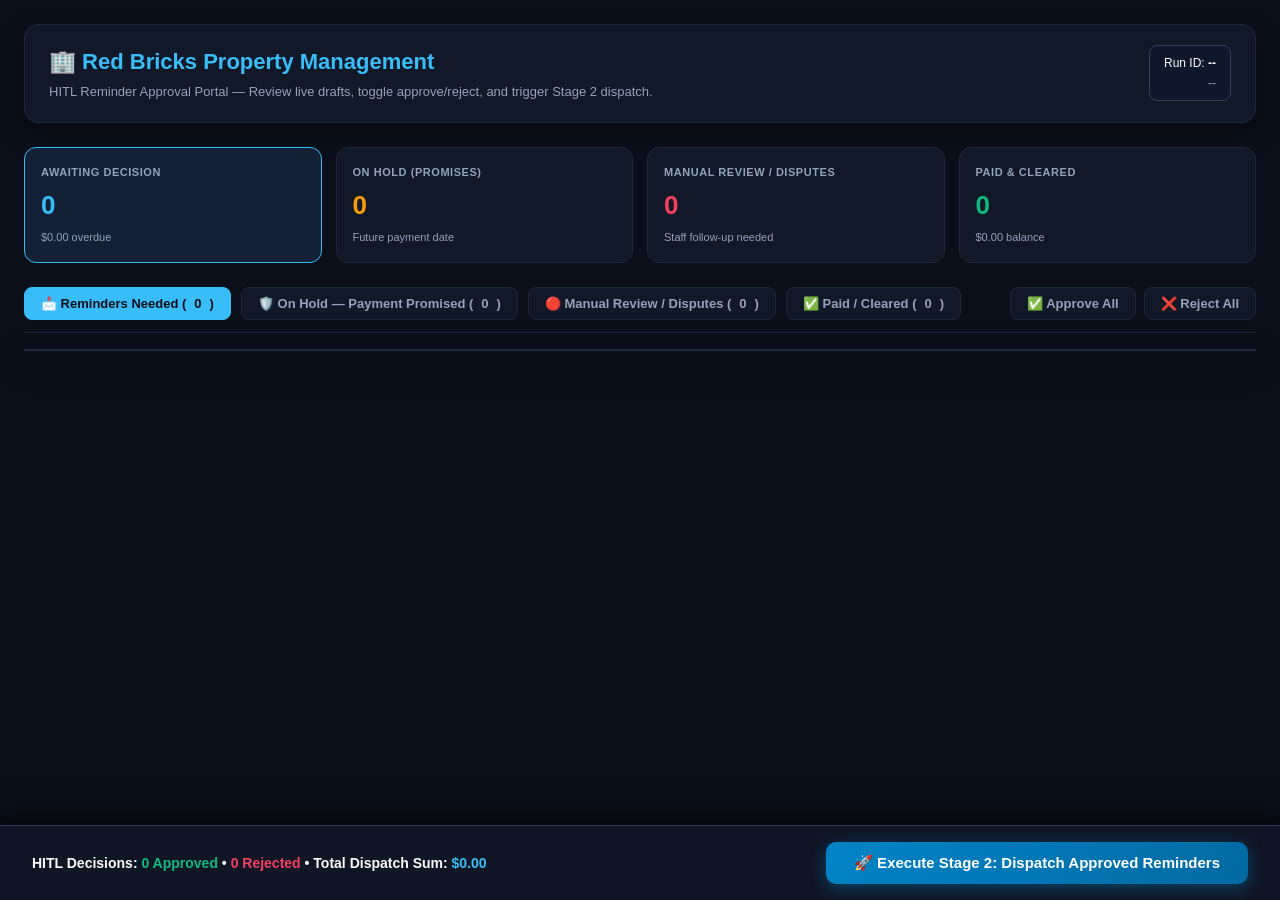
==== commit a70adfdb: "Refactor hitl_portal_generator to eliminate f-string formatting" ====
--- a/web/hitl.html
+++ b/web/hitl.html
@@ -298,7 +298,187 @@
 </div>
 
 <script>
-const DATA = {"reminders": [{"decision_id": "hitl_1", "lease_id": "rv_lease_420", "tenant_id": "rv_lease_420", "tenant_name": "Frisco Nhek", "property_unit": "10120 Guardian Dr Pringle Towns_10120 Guardian Dr", "balance": 2152.5, "due_date": "Past Due", "recipients": ["Frisco Nhek"], "recipient_phones": ["+19802988496"], "draft_sms_text": "Hi Frisco,\n\nFriendly reminder from Red Bricks Property Management.\n\nYour rent balance for 10120 Guardian Dr Pringle Towns_10120 Guardian Dr remains outstanding. Please reply today with a specific date when you can pay. We will review your proposed date and try to accommodate a reasonable payment timeline before taking further action. Any payment arrangement is subject to confirmation.\n\nWe will also be mailing a 10-day notice regarding the unpaid rent. The associated mailing fees will be added to your account along with applicable late fees.\n\nYou can pay through your RentVine portal at:\nhttps://redbricksproperties.rentvine.com/portals/resident/make-payment\n\nIf you've already submitted payment, please reply so we can check its status.\n\nThank you!\n\nRBPM Bot", "sender_phone": "(980) 300-7559", "reason": "[DRY-RUN] Would send Stage 2 Escalation reminder for $2,152.50", "action": "SEND REMINDER", "status": "AWAITING_HITL_APPROVAL", "staged_at": "2026-11-10T17:22:08.712733"}, {"decision_id": "hitl_2", "lease_id": "rv_lease_362", "tenant_id": "rv_lease_362", "tenant_name": "Gary Owens", "property_unit": "10128 Guardian Dr Pringle Towns_10128 Guardian Dr", "balance": 20924.52, "due_date": "Past Due", "recipients": ["Gary Owens"], "recipient_phones": ["+18033706060"], "draft_sms_text": "Hi Gary,\n\nFriendly reminder from Red Bricks Property Management.\n\nYour rent balance for 10128 Guardian Dr Pringle Towns_10128 Guardian Dr remains outstanding. Please reply today with a specific date when you can pay. We will review your proposed date and try to accommodate a reasonable payment timeline before taking further action. Any payment arrangement is subject to confirmation.\n\nWe will also be mailing a 10-day notice regarding the unpaid rent. The associated mailing fees will be added to your account along with applicable late fees.\n\nYou can pay through your RentVine portal at:\nhttps://redbricksproperties.rentvine.com/portals/resident/make-payment\n\nIf you've already submitted payment, please reply so we can check its status.\n\nThank you!\n\nRBPM Bot", "sender_phone": "(980) 300-7559", "reason": "[DRY-RUN] Would send Stage 2 Escalation reminder for $20,924.52", "action": "SEND REMINDER", "status": "AWAITING_HITL_APPROVAL", "staged_at": "2026-11-10T17:22:08.712733"}, {"decision_id": "hitl_3", "lease_id": "282", "tenant_id": "rv_lease_282", "tenant_name": "Elissa, Sabastian", "property_unit": "10431 Bunclody Drive Villages at Back Creek_10431 Bunclody Drive", "balance": 1806.0, "due_date": "Past Due", "recipients": ["Elissa", "Sabastian"], "recipient_phones": ["+19802280214", "+19802263915"], "draft_sms_text": "Hi Elissa, Sabastian,\n\nFriendly reminder from Red Bricks Property Management.\n\nYour rent balance for 10431 Bunclody Drive Villages at Back Creek_10431 Bunclody Drive remains outstanding. Please reply today with a specific date when you can pay. We will review your proposed date and try to accommodate a reasonable payment timeline before taking further action. Any payment arrangement is subject to confirmation.\n\nWe will also be mailing a 10-day notice regarding the unpaid rent. The associated mailing fees will be added to your account along with applicable late fees.\n\nYou can pay through your RentVine portal at:\nhttps://redbricksproperties.rentvine.com/portals/resident/make-payment\n\nIf you've already submitted payment, please reply so we can check its status.\n\nThank you!\n\nRBPM Bot", "sender_phone": "(980) 300-7559", "reason": "[GROUP REMINDER] Lease 282 · 2 recipient(s): Elissa, Sabastian · Unpaid balance $1,806.00 — Stage 2 Escalation (10-day notice warning) group SMS dispatched to all co-tenants", "action": "SEND REMINDER", "status": "AWAITING_HITL_APPROVAL", "staged_at": "2026-11-10T17:22:08.712733"}, {"decision_id": "hitl_4", "lease_id": "268", "tenant_id": "rv_lease_268", "tenant_name": "Francis, Stephany", "property_unit": "13131 Hampton Bay Lane The Retreat at Cameron Commons_13131 Hampton Bay Lane", "balance": 2410.75, "due_date": "Past Due", "recipients": ["Francis", "Stephany"], "recipient_phones": ["+19803181566", "+17046743831"], "draft_sms_text": "Hi Francis, Stephany,\n\nFriendly reminder from Red Bricks Property Management.\n\nYour rent balance for 13131 Hampton Bay Lane The Retreat at Cameron Commons_13131 Hampton Bay Lane remains outstanding. Please reply today with a specific date when you can pay. We will review your proposed date and try to accommodate a reasonable payment timeline before taking further action. Any payment arrangement is subject to confirmation.\n\nWe will also be mailing a 10-day notice regarding the unpaid rent. The associated mailing fees will be added to your account along with applicable late fees.\n\nYou can pay through your RentVine portal at:\nhttps://redbricksproperties.rentvine.com/portals/resident/make-payment\n\nIf you've already submitted payment, please reply so we can check its status.\n\nThank you!\n\nRBPM Bot", "sender_phone": "(980) 300-7559", "reason": "[GROUP REMINDER] Lease 268 · 2 recipient(s): Francis, Stephany · Unpaid balance $2,410.75 — Stage 2 Escalation (10-day notice warning) group SMS dispatched to all co-tenants", "action": "SEND REMINDER", "status": "AWAITING_HITL_APPROVAL", "staged_at": "2026-11-10T17:22:08.712733"}, {"decision_id": "hitl_5", "lease_id": "223", "tenant_id": "rv_lease_223", "tenant_name": "Megan, Ryan", "property_unit": "2009 Vanderlyn Street Secrest Commons_2009 Vanderlyn Street", "balance": 1717.0, "due_date": "Past Due", "recipients": ["Megan", "Ryan"], "recipient_phones": ["+19544590730", "+19546839174"], "draft_sms_text": "Hi Megan, Ryan,\n\nFriendly reminder from Red Bricks Property Management.\n\nYour rent balance for 2009 Vanderlyn Street Secrest Commons_2009 Vanderlyn Street remains outstanding. Please reply today with a specific date when you can pay. We will review your proposed date and try to accommodate a reasonable payment timeline before taking further action. Any payment arrangement is subject to confirmation.\n\nWe will also be mailing a 10-day notice regarding the unpaid rent. The associated mailing fees will be added to your account along with applicable late fees.\n\nYou can pay through your RentVine portal at:\nhttps://redbricksproperties.rentvine.com/portals/resident/make-payment\n\nIf you've already submitted payment, please reply so we can check its status.\n\nThank you!\n\nRBPM Bot", "sender_phone": "(980) 300-7559", "reason": "[GROUP REMINDER] Lease 223 · 2 recipient(s): Megan, Ryan · Unpaid balance $1,717.00 — Stage 2 Escalation (10-day notice warning) group SMS dispatched to all co-tenants", "action": "SEND REMINDER", "status": "AWAITING_HITL_APPROVAL", "staged_at": "2026-11-10T17:22:08.712733"}, {"decision_id": "hitl_6", "lease_id": "198", "tenant_id": "rv_lease_198", "tenant_name": "Porsharae, Rosanna", "property_unit": "2778 Yeager Drive Northwest Piper Landing_2778 Yeager Drive Northwest", "balance": 2199.75, "due_date": "Past Due", "recipients": ["Porsharae", "Rosanna"], "recipient_phones": ["+18436350956", "+18439091412"], "draft_sms_text": "Hi Porsharae, Rosanna,\n\nFriendly reminder from Red Bricks Property Management.\n\nYour rent balance for 2778 Yeager Drive Northwest Piper Landing_2778 Yeager Drive Northwest remains outstanding. Please reply today with a specific date when you can pay. We will review your proposed date and try to accommodate a reasonable payment timeline before taking further action. Any payment arrangement is subject to confirmation.\n\nWe will also be mailing a 10-day notice regarding the unpaid rent. The associated mailing fees will be added to your account along with applicable late fees.\n\nYou can pay through your RentVine portal at:\nhttps://redbricksproperties.rentvine.com/portals/resident/make-payment\n\nIf you've already submitted payment, please reply so we can check its status.\n\nThank you!\n\nRBPM Bot", "sender_phone": "(980) 300-7559", "reason": "[GROUP REMINDER] Lease 198 · 2 recipient(s): Porsharae, Rosanna · Unpaid balance $2,199.75 — Stage 2 Escalation (10-day notice warning) group SMS dispatched to all co-tenants", "action": "SEND REMINDER", "status": "AWAITING_HITL_APPROVAL", "staged_at": "2026-11-10T17:22:08.712733"}, {"decision_id": "hitl_7", "lease_id": "465", "tenant_id": "rv_lease_465", "tenant_name": "Jernae, Jermaine", "property_unit": "4902 Tradd Cir Charlestown_4902 Tradd Cir", "balance": 200.5, "due_date": "Past Due", "recipients": ["Jernae", "Jermaine"], "recipient_phones": ["+17042077934", "+13138981743"], "draft_sms_text": "Hi Jernae, Jermaine,\n\nFriendly reminder from Red Bricks Property Management.\n\nYour rent balance for 4902 Tradd Cir Charlestown_4902 Tradd Cir remains outstanding. Please reply today with a specific date when you can pay. We will review your proposed date and try to accommodate a reasonable payment timeline before taking further action. Any payment arrangement is subject to confirmation.\n\nWe will also be mailing a 10-day notice regarding the unpaid rent. The associated mailing fees will be added to your account along with applicable late fees.\n\nYou can pay through your RentVine portal at:\nhttps://redbricksproperties.rentvine.com/portals/resident/make-payment\n\nIf you've already submitted payment, please reply so we can check its status.\n\nThank you!\n\nRBPM Bot", "sender_phone": "(980) 300-7559", "reason": "[GROUP REMINDER] Lease 465 · 2 recipient(s): Jernae, Jermaine · Unpaid balance $200.50 — Stage 2 Escalation (10-day notice warning) group SMS dispatched to all co-tenants", "action": "SEND REMINDER", "status": "AWAITING_HITL_APPROVAL", "staged_at": "2026-11-10T17:22:08.712733"}, {"decision_id": "hitl_8", "lease_id": "rv_lease_3", "tenant_id": "rv_lease_3", "tenant_name": "Damion Smith", "property_unit": "5026 Falstone Drive Aberdeen_5026 Falstone Drive", "balance": 2199.75, "due_date": "Past Due", "recipients": ["Damion Smith"], "recipient_phones": ["+17045648988"], "draft_sms_text": "Hi Damion,\n\nFriendly reminder from Red Bricks Property Management.\n\nYour rent balance for 5026 Falstone Drive Aberdeen_5026 Falstone Drive remains outstanding. Please reply today with a specific date when you can pay. We will review your proposed date and try to accommodate a reasonable payment timeline before taking further action. Any payment arrangement is subject to confirmation.\n\nWe will also be mailing a 10-day notice regarding the unpaid rent. The associated mailing fees will be added to your account along with applicable late fees.\n\nYou can pay through your RentVine portal at:\nhttps://redbricksproperties.rentvine.com/portals/resident/make-payment\n\nIf you've already submitted payment, please reply so we can check its status.\n\nThank you!\n\nRBPM Bot", "sender_phone": "(980) 300-7559", "reason": "[DRY-RUN] Would send Stage 2 Escalation reminder for $2,199.75", "action": "SEND REMINDER", "status": "AWAITING_HITL_APPROVAL", "staged_at": "2026-11-10T17:22:08.712733"}, {"decision_id": "hitl_9", "lease_id": "288", "tenant_id": "rv_lease_288", "tenant_name": "Kenneth, Ajile", "property_unit": "6126 Russo Court Walnut Creek_6126 Russo Court", "balance": 3255.0, "due_date": "Past Due", "recipients": ["Kenneth", "Ajile"], "recipient_phones": ["+18565772392", "+18564349368"], "draft_sms_text": "Hi Kenneth, Ajile,\n\nFriendly reminder from Red Bricks Property Management.\n\nYour rent balance for 6126 Russo Court Walnut Creek_6126 Russo Court remains outstanding. Please reply today with a specific date when you can pay. We will review your proposed date and try to accommodate a reasonable payment timeline before taking further action. Any payment arrangement is subject to confirmation.\n\nWe will also be mailing a 10-day notice regarding the unpaid rent. The associated mailing fees will be added to your account along with applicable late fees.\n\nYou can pay through your RentVine portal at:\nhttps://redbricksproperties.rentvine.com/portals/resident/make-payment\n\nIf you've already submitted payment, please reply so we can check its status.\n\nThank you!\n\nRBPM Bot", "sender_phone": "(980) 300-7559", "reason": "[GROUP REMINDER] Lease 288 · 2 recipient(s): Kenneth, Ajile · Unpaid balance $3,255.00 — Stage 2 Escalation (10-day notice warning) group SMS dispatched to all co-tenants", "action": "SEND REMINDER", "status": "AWAITING_HITL_APPROVAL", "staged_at": "2026-11-10T17:22:08.712733"}, {"decision_id": "hitl_10", "lease_id": "193", "tenant_id": "rv_lease_193", "tenant_name": "Tia, Kelis", "property_unit": "784 Earhart Street Northwest Piper Landing_784 Earhart Street Northwest", "balance": 2147.25, "due_date": "Past Due", "recipients": ["Tia", "Kelis"], "recipient_phones": ["+17044905406", "+12158924039"], "draft_sms_text": "Hi Tia, Kelis,\n\nFriendly reminder from Red Bricks Property Management.\n\nYour rent balance for 784 Earhart Street Northwest Piper Landing_784 Earhart Street Northwest remains outstanding. Please reply today with a specific date when you can pay. We will review your proposed date and try to accommodate a reasonable payment timeline before taking further action. Any payment arrangement is subject to confirmation.\n\nWe will also be mailing a 10-day notice regarding the unpaid rent. The associated mailing fees will be added to your account along with applicable late fees.\n\nYou can pay through your RentVine portal at:\nhttps://redbricksproperties.rentvine.com/portals/resident/make-payment\n\nIf you've already submitted payment, please reply so we can check its status.\n\nThank you!\n\nRBPM Bot", "sender_phone": "(980) 300-7559", "reason": "[GROUP REMINDER] Lease 193 · 2 recipient(s): Tia, Kelis · Unpaid balance $2,147.25 — Stage 2 Escalation (10-day notice warning) group SMS dispatched to all co-tenants", "action": "SEND REMINDER", "status": "AWAITING_HITL_APPROVAL", "staged_at": "2026-11-10T17:22:08.712733"}, {"decision_id": "hitl_11", "lease_id": "rv_lease_340", "tenant_id": "rv_lease_340", "tenant_name": "Christopher Pittman", "property_unit": "834 Daly Circle Fairway_834 Daly Circle", "balance": 6925.25, "due_date": "Past Due", "recipients": ["Christopher Pittman"], "recipient_phones": ["+19803130149"], "draft_sms_text": "Hi Christopher,\n\nFriendly reminder from Red Bricks Property Management.\n\nYour rent balance for 834 Daly Circle Fairway_834 Daly Circle remains outstanding. Please reply today with a specific date when you can pay. We will review your proposed date and try to accommodate a reasonable payment timeline before taking further action. Any payment arrangement is subject to confirmation.\n\nWe will also be mailing a 10-day notice regarding the unpaid rent. The associated mailing fees will be added to your account along with applicable late fees.\n\nYou can pay through your RentVine portal at:\nhttps://redbricksproperties.rentvine.com/portals/resident/make-payment\n\nIf you've already submitted payment, please reply so we can check its status.\n\nThank you!\n\nRBPM Bot", "sender_phone": "(980) 300-7559", "reason": "[DRY-RUN] Would send Stage 2 Escalation reminder for $6,925.25", "action": "SEND REMINDER", "status": "AWAITING_HITL_APPROVAL", "staged_at": "2026-11-10T17:22:08.712733"}, {"decision_id": "hitl_12", "lease_id": "654", "tenant_id": "rv_lease_654", "tenant_name": "Kukunoor Tenant, Second Kukunoor Tenant", "property_unit": "8620 Fairgreen Avenue 8620 Fairgreen Avenue", "balance": 2050.0, "due_date": "Past Due", "recipients": ["Kukunoor Tenant", "Second Kukunoor Tenant"], "recipient_phones": ["+18622205006", "+19802941035"], "draft_sms_text": "Hi Kukunoor Tenant, Second Kukunoor Tenant,\n\nFriendly reminder from Red Bricks Property Management.\n\nYour rent balance for 8620 Fairgreen Avenue 8620 Fairgreen Avenue remains outstanding. Please reply today with a specific date when you can pay. We will review your proposed date and try to accommodate a reasonable payment timeline before taking further action. Any payment arrangement is subject to confirmation.\n\nWe will also be mailing a 10-day notice regarding the unpaid rent. The associated mailing fees will be added to your account along with applicable late fees.\n\nYou can pay through your RentVine portal at:\nhttps://redbricksproperties.rentvine.com/portals/resident/make-payment\n\nIf you've already submitted payment, please reply so we can check its status.\n\nThank you!\n\nRBPM Bot", "sender_phone": "(980) 300-7559", "reason": "[GROUP REMINDER] Lease 654 · 2 recipient(s): Kukunoor Tenant, Second Kukunoor Tenant · Unpaid balance $2,050.00 — Stage 2 Escalation (10-day notice warning) group SMS dispatched to all co-tenants", "action": "SEND REMINDER", "status": "AWAITING_HITL_APPROVAL", "staged_at": "2026-11-10T17:22:08.712733"}], "promises": [{"tenant_name": "Brian Fagin", "property_unit": "2603 Bridle Brook Way Canterbury Place_2603 Bridle Brook Way", "balance": 3696.0, "due_date": "Promised", "reason": "Active promise on file in Note by AI Rent Reminder Agent to pay by 2026-11-13"}, {"tenant_name": "Shelly Fagin", "property_unit": "2603 Bridle Brook Way Canterbury Place_2603 Bridle Brook Way", "balance": 0.0, "due_date": "Promised", "reason": "[Co-Tenant of Brian Fagin] Active promise on file in Note by AI Rent Reminder Agent to pay by 2026-11-13"}, {"tenant_name": "Lonnic Robinson", "property_unit": "2885 Yeager Drive Northwest Piper Landing_2885 Yeager Drive NW", "balance": 2659.51, "due_date": "Promised", "reason": "Active promise on file in Note by AI Rent Reminder Agent to pay by 2026-11-12"}, {"tenant_name": "Lindsay Robinson", "property_unit": "2885 Yeager Drive Northwest Piper Landing_2885 Yeager Drive NW", "balance": 0.0, "due_date": "Promised", "reason": "[Co-Tenant of Lonnic Robinson] Active promise on file in Note by AI Rent Reminder Agent to pay by 2026-11-12"}], "manual_reviews": [{"tenant_name": "Yuliya Chernyshov", "property_unit": "1572 Forkhorn Drive Veronica Springs_1572 Forkhorn Drive", "balance": 126.76, "reason": "Total outstanding balance ($126.76) is greater than $0 but less than $200 — automatically moved to Manual Review / Disputes for staff verification."}, {"tenant_name": "Ilya Chernyshov", "property_unit": "1572 Forkhorn Drive Veronica Springs_1572 Forkhorn Drive", "balance": 0.0, "reason": "[Co-Tenant of Yuliya Chernyshov] Total outstanding balance ($126.76) is greater than $0 but less than $200 — automatically moved to Manual Review / Disputes for staff verification."}, {"tenant_name": "Bridgette Jones", "property_unit": "2026 Tears Lane City Park_2026 Tears Lane", "balance": 4933.74, "reason": "Follow-Up Notes contains 'Manual Review' in RentVine — automated reminders disabled for staff review"}, {"tenant_name": "Zatrel Lee-Phillips", "property_unit": "3530 Secrest Landing Secrest Landing_3530 Secrest Landing", "balance": 24.0, "reason": "Total outstanding balance ($24.00) is greater than $0 but less than $200 — automatically moved to Manual Review / Disputes for staff verification."}, {"tenant_name": "Courtney Winkelman", "property_unit": "3530 Secrest Landing Secrest Landing_3530 Secrest Landing", "balance": 0.0, "reason": "[Co-Tenant of Zatrel Lee-Phillips] Total outstanding balance ($24.00) is greater than $0 but less than $200 — automatically moved to Manual Review / Disputes for staff verification."}, {"tenant_name": "Ke'Juana Ford", "property_unit": "3603 Backwater Street Childers Park_3603 Backwater Street", "balance": 3184.01, "reason": "Follow-Up Notes contains 'Manual Review' in RentVine — automated reminders disabled for staff review"}, {"tenant_name": "Reginald McCollum", "property_unit": "3667 Ascott Commons Lane Southwest Settlers Landing_3667 Ascott Commons Lane Southwest", "balance": 95.75, "reason": "Total outstanding balance ($95.75) is greater than $0 but less than $200 — automatically moved to Manual Review / Disputes for staff verification."}, {"tenant_name": "Lisa Bozella", "property_unit": "3667 Ascott Commons Lane Southwest Settlers Landing_3667 Ascott Commons Lane Southwest", "balance": 0.0, "reason": "[Co-Tenant of Reginald McCollum] Total outstanding balance ($95.75) is greater than $0 but less than $200 — automatically moved to Manual Review / Disputes for staff verification."}, {"tenant_name": "Mark Jones", "property_unit": "5142 Elementary View Drive Hucks Landing_5142 Elementary View Drive", "balance": 2357.25, "reason": "Follow-Up Notes contains 'Manual Review' in RentVine — automated reminders disabled for staff review"}, {"tenant_name": "Tao Peng", "property_unit": "5601 Stafford Road Brookdale Village_5601 Stafford Road", "balance": 4414.0, "reason": "Follow-Up Notes contains 'Manual Review' in RentVine — automated reminders disabled for staff review"}, {"tenant_name": "Neeraj Sharma", "property_unit": "7402 Dover Mill Drive Southwest The Mills at Rocky River_7402 Dover Mill Drive Southwest", "balance": 50.0, "reason": "Total outstanding balance ($50.00) is greater than $0 but less than $200 — automatically moved to Manual Review / Disputes for staff verification."}, {"tenant_name": "Nalini Sharma", "property_unit": "7402 Dover Mill Drive Southwest The Mills at Rocky River_7402 Dover Mill Drive Southwest", "balance": 0.0, "reason": "[Co-Tenant of Neeraj Sharma] Total outstanding balance ($50.00) is greater than $0 but less than $200 — automatically moved to Manual Review / Disputes for staff verification."}, {"tenant_name": "Daniel Campbell", "property_unit": "9621 Cheery Meadow Drive Villages at Rosedale_9621 Cheery Meadow Drive", "balance": 2829.75, "reason": "Follow-Up Notes contains 'Manual Review' in RentVine — automated reminders disabled for staff review"}, {"tenant_name": "Jami Campbell", "property_unit": "9621 Cheery Meadow Drive Villages at Rosedale_9621 Cheery Meadow Drive", "balance": 0.0, "reason": "[Co-Tenant of Daniel Campbell] Follow-Up Notes contains 'Manual Review' in RentVine — automated reminders disabled for staff review"}, {"tenant_name": "Carlie Cox", "property_unit": "Georgetown Crossing_5243 Brailey Circle Unit 117", "balance": 0.0, "reason": "Follow-Up Notes contains 'Manual Review' in RentVine — automated reminders disabled for staff review"}, {"tenant_name": "Joseph Paschal jr", "property_unit": "Georgetown Crossing_5243 Brailey Circle Unit 117", "balance": 0.0, "reason": "[Co-Tenant of Carlie Cox] Follow-Up Notes contains 'Manual Review' in RentVine — automated reminders disabled for staff review"}, {"tenant_name": "Joseph Souffrant", "property_unit": "Holcomb Woods_5095 Crabapple Ln Unit 442", "balance": 0.0, "reason": "Follow-Up Notes contains 'Manual Review' in RentVine — automated reminders disabled for staff review"}], "paid": [{"tenant_name": "Dominick Duncan", "property_unit": "1850 Teachers House Road Unit 196", "balance": 0.0}, {"tenant_name": "Christine Denaro", "property_unit": "1850 Teachers House Road Unit 196", "balance": 0.0}, {"tenant_name": "Seth Worthen", "property_unit": "4060 Backwater Street Unit 72", "balance": 0.0}, {"tenant_name": "Courtney Worthen", "property_unit": "4060 Backwater Street Unit 72", "balance": 0.0}, {"tenant_name": "Kimberly Tum Suden", "property_unit": "586 Brookhaven Drive Unit 137", "balance": 0.0}, {"tenant_name": "Carl Tum Suden", "property_unit": "586 Brookhaven Drive Unit 137", "balance": 0.0}, {"tenant_name": "Arjun Shujalpurkar", "property_unit": "Aberdeen_2034 Highland Park Dr Unit 420", "balance": 0.0}, {"tenant_name": "Ekta Vijaykumar", "property_unit": "Aberdeen_2034 Highland Park Dr Unit 420", "balance": 0.0}, {"tenant_name": "Bharathi Swamy Chandrasekhara", "property_unit": "Aberdeen_3160 Lilac Grove Drive Unit 336", "balance": 0.0}, {"tenant_name": "Aparna Rao", "property_unit": "Aberdeen_3160 Lilac Grove Drive Unit 336", "balance": 0.0}, {"tenant_name": "Anil Krishna Adusumilli", "property_unit": "Aberdeen_3160 Lilac Grove Drive Unit 336", "balance": 0.0}, {"tenant_name": "Sunanda Veganti", "property_unit": "Aberdeen_3160 Lilac Grove Drive Unit 336", "balance": 0.0}, {"tenant_name": "Jason Oskamp", "property_unit": "Aberdeen_3220 Lilac Grove Drive Unit 337", "balance": 0.0}, {"tenant_name": "Snehesh Thalapaneni", "property_unit": "Aberdeen_4053 Lawnview Drive Unit 3", "balance": 0.0}, {"tenant_name": "Vindhya Smitha Dondapati", "property_unit": "Aberdeen_4053 Lawnview Drive Unit 3", "balance": 0.0}, {"tenant_name": "Brittany Duke", "property_unit": "Aberdeen_4053 Lawnview Drive Unit 3", "balance": 0.0}, {"tenant_name": "Brandyn McLeod", "property_unit": "Aberdeen_5026 Falstone Drive Unit 4", "balance": 0.0}, {"tenant_name": "Amanda Alexander", "property_unit": "Aberdeen_5029 Falstone Drive Unit 5", "balance": 0.0}, {"tenant_name": "Joseph DiLeo", "property_unit": "Aberdeen_5029 Falstone Drive Unit 5", "balance": 0.0}, {"tenant_name": "Teena Raymond", "property_unit": "Aberdeen_5044 Falstone Drive Unit 6", "balance": 0.0}, {"tenant_name": "Lynnox Davis", "property_unit": "Aberdeen_5052 Falstone Dr Unit 510", "balance": 0.0}, {"tenant_name": "Kendell Brown", "property_unit": "Aberdeen_5052 Falstone Dr Unit 510", "balance": 0.0}, {"tenant_name": "Trevor King", "property_unit": "Aberdeen_7145 Bentz Street Unit 7", "balance": 0.0}, {"tenant_name": "Emma melton", "property_unit": "Aberdeen_7145 Bentz Street Unit 7", "balance": 0.0}, {"tenant_name": "Shakeila Bobbitt Lane", "property_unit": "Aberdeen_7145 Bentz Street Unit 7", "balance": 0.0}, {"tenant_name": "Shaneetra Bobbitt", "property_unit": "Aberdeen_7145 Bentz Street Unit 7", "balance": 0.0}, {"tenant_name": "Najibullah Mayar", "property_unit": "Aberdeen_8006 Ramsburg Drive Unit 8", "balance": 0.0}, {"tenant_name": "Madiha Arifi", "property_unit": "Aberdeen_8006 Ramsburg Drive Unit 8", "balance": 0.0}, {"tenant_name": "Prathap Alvakonda", "property_unit": "Adair Woods_10730 Tuff Lane Unit 10", "balance": 0.0}, {"tenant_name": "Thilokthama Alvakonda", "property_unit": "Adair Woods_10730 Tuff Lane Unit 10", "balance": 0.0}, {"tenant_name": "Rajashekar Koteru", "property_unit": "Adair Woods_10730 Tuff Lane Unit 10", "balance": 0.0}, {"tenant_name": "Srujana Idamakanti", "property_unit": "Adair Woods_10730 Tuff Lane Unit 10", "balance": 0.0}, {"tenant_name": "Jessica Mcglynn", "property_unit": "Adair Woods_10749 Adair Woods Dr Unit 554", "balance": 0.0}, {"tenant_name": "Matthew Hutcheson", "property_unit": "Adair Woods_10749 Adair Woods Dr Unit 554", "balance": 0.0}, {"tenant_name": "Jerry Dearden", "property_unit": "Adair Woods_10820 Tuff Lane Unit 623", "balance": 0.0}, {"tenant_name": "Natalie Dearden", "property_unit": "Adair Woods_10820 Tuff Lane Unit 623", "balance": 0.0}, {"tenant_name": "Johnmicah Potter", "property_unit": "Adair Woods_10820 Tuff Lane Unit 623", "balance": 0.0}, {"tenant_name": "Miles Hanes", "property_unit": "Adair Woods_3885 Cullen Meadows Drive Unit 9", "balance": 0.0}, {"tenant_name": "Jessica Hanes", "property_unit": "Adair Woods_3885 Cullen Meadows Drive Unit 9", "balance": 0.0}, {"tenant_name": "Rachel Rixner", "property_unit": "Arbor Hills_1815 Arbor Vista Drive Unit 11", "balance": 0.0}, {"tenant_name": "Jessica Peterson", "property_unit": "Arbor Hills_1815 Arbor Vista Drive Unit 11", "balance": 0.0}, {"tenant_name": "Joyjit Ghosh", "property_unit": "Arbor Hills_1815 Arbor Vista Drive Unit 11", "balance": 0.0}, {"tenant_name": "Banu Priya Jayaraman", "property_unit": "Ardrey Kell Villages_11346 Cedar Walk Lane Unit 13", "balance": 0.0}, {"tenant_name": "Arunkumar Ganesan", "property_unit": "Ardrey Kell Villages_11346 Cedar Walk Lane Unit 13", "balance": 0.0}, {"tenant_name": "Abhinay Jhamb", "property_unit": "Ardrey Kell Villages_15322 Canmore Street, Charlotte, NC 28277 Unit 14", "balance": 0.0}, {"tenant_name": "Tuhi Jhamb", "property_unit": "Ardrey Kell Villages_15322 Canmore Street, Charlotte, NC 28277 Unit 14", "balance": 0.0}, {"tenant_name": "Mitchel Hansinger", "property_unit": "Ardrey Kell Villages_15426 Canmore Street Unit 15", "balance": 0.0}, {"tenant_name": "Magadhi Diwanji", "property_unit": "Ardrey Kell Villages_15426 Canmore Street Unit 15", "balance": 0.0}, {"tenant_name": "Vivek Diwanji", "property_unit": "Ardrey Kell Villages_15426 Canmore Street Unit 15", "balance": 0.0}, {"tenant_name": "Maria Reid", "property_unit": "Aria at the Park_1713 Unison Drive Unit 16", "balance": 0.0}, {"tenant_name": "Dwight Reid", "property_unit": "Aria at the Park_1713 Unison Drive Unit 16", "balance": 0.0}, {"tenant_name": "Susan McDuffie", "property_unit": "Aria at the Park_2837 Ensemble Court Unit 17", "balance": 0.0}, {"tenant_name": "Terry Penny", "property_unit": "Aria at the Park_2837 Ensemble Court Unit 17", "balance": 0.0}, {"tenant_name": "Monica Perkins", "property_unit": "Aria at the Park_2837 Ensemble Court Unit 17", "balance": 0.0}, {"tenant_name": "Robert Perkins", "property_unit": "Aria at the Park_2837 Ensemble Court Unit 17", "balance": 0.0}, {"tenant_name": "David Allen Reeder", "property_unit": "Ashe Downs Townhomes_490 Tayberry Ln Unit 408", "balance": 0.0}, {"tenant_name": "Aiyanna Chawlk", "property_unit": "Ashton Manor_230 Winston Ln Unit 527", "balance": 0.0}, {"tenant_name": "Joanna Denise Imessantiago", "property_unit": "Ashton Manor_230 Winston Ln Unit 527", "balance": 0.0}, {"tenant_name": "Dennis Matasaru", "property_unit": "Avienmore_11026 Lochmere Rd Unit 571", "balance": 0.0}, {"tenant_name": "Sacheendra Avulapati", "property_unit": "Avondale_3833 Fairlady Ln Unit 587", "balance": 0.0}, {"tenant_name": "Monica Garrett", "property_unit": "Back Creek Chase_10405 Plantain Court Unit 18", "balance": 0.0}, {"tenant_name": "Chloe Branch", "property_unit": "Back Creek Chase_10405 Plantain Court Unit 18", "balance": 0.0}, {"tenant_name": "Brittney Sanderson", "property_unit": "Bailey Run_5108 Carrick St Unit 419", "balance": 0.0}, {"tenant_name": "Mark Hansen", "property_unit": "Bailey Run_5108 Carrick St Unit 419", "balance": 0.0}, {"tenant_name": "Gavin Cutrino", "property_unit": "Barrington_2808 Twinberry Lane Unit 19", "balance": 0.0}, {"tenant_name": "Grace Cutrino", "property_unit": "Barrington_2808 Twinberry Lane Unit 19", "balance": 0.0}, {"tenant_name": "John Tyson", "property_unit": "Barrington_2808 Twinberry Lane Unit 19", "balance": 0.0}, {"tenant_name": "Erick Reyes Villa", "property_unit": "Belterra_2220 Belterra Drive Unit 20", "balance": 0.0}, {"tenant_name": "Kelly Oatman", "property_unit": "Belterra_2220 Belterra Drive Unit 20", "balance": 0.0}, {"tenant_name": "Roshelle C Johnson-Withers", "property_unit": "Belterra_2352 Belterra Drive Unit 339", "balance": 0.0}, {"tenant_name": "Derrick Earl Withers", "property_unit": "Belterra_2352 Belterra Drive Unit 339", "balance": 0.0}, {"tenant_name": "Cassidy Jackson", "property_unit": "Berewick_10223 Kelso Court Unit 21", "balance": 0.0}, {"tenant_name": "Toni Jackson", "property_unit": "Berewick_10223 Kelso Court Unit 21", "balance": 0.0}, {"tenant_name": "Christine Vande Velde", "property_unit": "Berewick_10233 Kelso Court Unit 22", "balance": 0.0}, {"tenant_name": "Alice Vande Velde", "property_unit": "Berewick_10233 Kelso Court Unit 22", "balance": 0.0}, {"tenant_name": "Christopher Schonfield", "property_unit": "Berewick_10320 Ebbets Road Unit 23", "balance": 0.0}, {"tenant_name": "Kayla Schonfield", "property_unit": "Berewick_10320 Ebbets Road Unit 23", "balance": 0.0}, {"tenant_name": "James Rhodes", "property_unit": "Berewick_10613 Bere Island Drive Unit 24", "balance": 0.0}, {"tenant_name": "Tracey Rhodes", "property_unit": "Berewick_10613 Bere Island Drive Unit 24", "balance": 0.0}, {"tenant_name": "Trevor Ainslie", "property_unit": "Berewick_10613 Bere Island Drive Unit 24", "balance": 0.0}, {"tenant_name": "Allison Mccarthy", "property_unit": "Berewick_10613 Bere Island Drive Unit 24", "balance": 0.0}, {"tenant_name": "Denise Maza", "property_unit": "Blackstone Bay_4178 Steel Way Unit 499", "balance": 0.0}, {"tenant_name": "Andrew Maza", "property_unit": "Blackstone Bay_4178 Steel Way Unit 499", "balance": 0.0}, {"tenant_name": "Jordan Black", "property_unit": "Blackstone Bay_7879 Iron Road Unit 25", "balance": 0.0}, {"tenant_name": "Victoria Black", "property_unit": "Blackstone Bay_7879 Iron Road Unit 25", "balance": 0.0}, {"tenant_name": "Ben Torrisi", "property_unit": "Blakeney Heath_9225 Autumn Applause Drive Unit 26", "balance": 0.0}, {"tenant_name": "Jessica Torrisi", "property_unit": "Blakeney Heath_9225 Autumn Applause Drive Unit 26", "balance": 0.0}, {"tenant_name": "Tyqi Nelson", "property_unit": "Blakeney Preserve_8911 Kirkley View Court Unit 27", "balance": 0.0}, {"tenant_name": "Joshua Watts", "property_unit": "Blakeney Preserve_8911 Kirkley View Court Unit 27", "balance": 0.0}, {"tenant_name": "Laura Schaumann", "property_unit": "Blakeney Preserve_8911 Kirkley View Court Unit 27", "balance": 0.0}, {"tenant_name": "Hannah Blatt", "property_unit": "Blakeney Preserve_9146 Redmond Trace Road Unit 28", "balance": 0.0}, {"tenant_name": "Adam Blatt", "property_unit": "Blakeney Preserve_9146 Redmond Trace Road Unit 28", "balance": 0.0}, {"tenant_name": "Tracey Melton", "property_unit": "Blue Sky Meadows - 409 Wild Dove Ct, Monroe, NC 28110 Unit 29", "balance": 0.0}, {"tenant_name": "Gloria Lutes", "property_unit": "Blue Sky Meadows - 409 Wild Dove Ct, Monroe, NC 28110 Unit 29", "balance": 0.0}, {"tenant_name": "Jacob Melton", "property_unit": "Blue Sky Meadows - 409 Wild Dove Ct, Monroe, NC 28110 Unit 29", "balance": 0.0}, {"tenant_name": "Jeffrey Lutes", "property_unit": "Blue Sky Meadows - 409 Wild Dove Ct, Monroe, NC 28110 Unit 29", "balance": 0.0}, {"tenant_name": "Brenden Padgett", "property_unit": "Blue Sky Meadows - 416 Wild Dove Ct Unit 30", "balance": 0.0}, {"tenant_name": "Staci Vargas", "property_unit": "Blue Sky Meadows - 416 Wild Dove Ct Unit 30", "balance": 0.0}, {"tenant_name": "Natalia Vargas", "property_unit": "Blue Sky Meadows - 416 Wild Dove Ct Unit 30", "balance": 0.0}, {"tenant_name": "Krystyna Verhovetchi", "property_unit": "Blue Sky Meadows_2034 Blue Sky Meadows Dr Unit 577", "balance": 0.0}], "metrics": {"run_id": "run_20261110_172157", "completed_at": "2026-11-10T17:22:07.216807", "total_active_leases": 1045, "reminders_awaiting_hitl": 12, "promises_on_file": 4, "paid_cleared": 1128, "manual_review_disputes": 17, "in_cooldown_grace": 0, "total_overdue_balance": 72359.04000000001}};
+const DATA = {"reminders": [{"decision_id": "hitl_1", "lease_id": "rv_lease_420", "tenant_id": "rv_lease_420", "tenant_name": "Frisco Nhek", "property_unit": "10120 Guardian Dr Pringle Towns_10120 Guardian Dr", "balance": 2152.5, "due_date": "Past Due", "recipients": ["Frisco Nhek"], "recipient_phones": ["+19802988496"], "draft_sms_text": "Hi Frisco,
+
+Friendly reminder from Red Bricks Property Management.
+
+Your rent balance for 10120 Guardian Dr Pringle Towns_10120 Guardian Dr remains outstanding. Please reply today with a specific date when you can pay. We will review your proposed date and try to accommodate a reasonable payment timeline before taking further action. Any payment arrangement is subject to confirmation.
+
+We will also be mailing a 10-day notice regarding the unpaid rent. The associated mailing fees will be added to your account along with applicable late fees.
+
+You can pay through your RentVine portal at:
+https://redbricksproperties.rentvine.com/portals/resident/make-payment
+
+If you've already submitted payment, please reply so we can check its status.
+
+Thank you!
+
+RBPM Bot", "sender_phone": "(980) 300-7559", "reason": "[DRY-RUN] Would send Stage 2 Escalation reminder for $2,152.50", "action": "SEND REMINDER", "status": "AWAITING_HITL_APPROVAL", "staged_at": "2026-11-10T17:49:22.034018"}, {"decision_id": "hitl_2", "lease_id": "rv_lease_362", "tenant_id": "rv_lease_362", "tenant_name": "Gary Owens", "property_unit": "10128 Guardian Dr Pringle Towns_10128 Guardian Dr", "balance": 20924.52, "due_date": "Past Due", "recipients": ["Gary Owens"], "recipient_phones": ["+18033706060"], "draft_sms_text": "Hi Gary,
+
+Friendly reminder from Red Bricks Property Management.
+
+Your rent balance for 10128 Guardian Dr Pringle Towns_10128 Guardian Dr remains outstanding. Please reply today with a specific date when you can pay. We will review your proposed date and try to accommodate a reasonable payment timeline before taking further action. Any payment arrangement is subject to confirmation.
+
+We will also be mailing a 10-day notice regarding the unpaid rent. The associated mailing fees will be added to your account along with applicable late fees.
+
+You can pay through your RentVine portal at:
+https://redbricksproperties.rentvine.com/portals/resident/make-payment
+
+If you've already submitted payment, please reply so we can check its status.
+
+Thank you!
+
+RBPM Bot", "sender_phone": "(980) 300-7559", "reason": "[DRY-RUN] Would send Stage 2 Escalation reminder for $20,924.52", "action": "SEND REMINDER", "status": "AWAITING_HITL_APPROVAL", "staged_at": "2026-11-10T17:49:22.034018"}, {"decision_id": "hitl_3", "lease_id": "282", "tenant_id": "rv_lease_282", "tenant_name": "Elissa, Sabastian", "property_unit": "10431 Bunclody Drive Villages at Back Creek_10431 Bunclody Drive", "balance": 1806.0, "due_date": "Past Due", "recipients": ["Elissa", "Sabastian"], "recipient_phones": ["+19802280214", "+19802263915"], "draft_sms_text": "Hi Elissa, Sabastian,
+
+Friendly reminder from Red Bricks Property Management.
+
+Your rent balance for 10431 Bunclody Drive Villages at Back Creek_10431 Bunclody Drive remains outstanding. Please reply today with a specific date when you can pay. We will review your proposed date and try to accommodate a reasonable payment timeline before taking further action. Any payment arrangement is subject to confirmation.
+
+We will also be mailing a 10-day notice regarding the unpaid rent. The associated mailing fees will be added to your account along with applicable late fees.
+
+You can pay through your RentVine portal at:
+https://redbricksproperties.rentvine.com/portals/resident/make-payment
+
+If you've already submitted payment, please reply so we can check its status.
+
+Thank you!
+
+RBPM Bot", "sender_phone": "(980) 300-7559", "reason": "[GROUP REMINDER] Lease 282 · 2 recipient(s): Elissa, Sabastian · Unpaid balance $1,806.00 — Stage 2 Escalation (10-day notice warning) group SMS dispatched to all co-tenants", "action": "SEND REMINDER", "status": "AWAITING_HITL_APPROVAL", "staged_at": "2026-11-10T17:49:22.034018"}, {"decision_id": "hitl_4", "lease_id": "268", "tenant_id": "rv_lease_268", "tenant_name": "Francis, Stephany", "property_unit": "13131 Hampton Bay Lane The Retreat at Cameron Commons_13131 Hampton Bay Lane", "balance": 2410.75, "due_date": "Past Due", "recipients": ["Francis", "Stephany"], "recipient_phones": ["+19803181566", "+17046743831"], "draft_sms_text": "Hi Francis, Stephany,
+
+Friendly reminder from Red Bricks Property Management.
+
+Your rent balance for 13131 Hampton Bay Lane The Retreat at Cameron Commons_13131 Hampton Bay Lane remains outstanding. Please reply today with a specific date when you can pay. We will review your proposed date and try to accommodate a reasonable payment timeline before taking further action. Any payment arrangement is subject to confirmation.
+
+We will also be mailing a 10-day notice regarding the unpaid rent. The associated mailing fees will be added to your account along with applicable late fees.
+
+You can pay through your RentVine portal at:
+https://redbricksproperties.rentvine.com/portals/resident/make-payment
+
+If you've already submitted payment, please reply so we can check its status.
+
+Thank you!
+
+RBPM Bot", "sender_phone": "(980) 300-7559", "reason": "[GROUP REMINDER] Lease 268 · 2 recipient(s): Francis, Stephany · Unpaid balance $2,410.75 — Stage 2 Escalation (10-day notice warning) group SMS dispatched to all co-tenants", "action": "SEND REMINDER", "status": "AWAITING_HITL_APPROVAL", "staged_at": "2026-11-10T17:49:22.034018"}, {"decision_id": "hitl_5", "lease_id": "223", "tenant_id": "rv_lease_223", "tenant_name": "Megan, Ryan", "property_unit": "2009 Vanderlyn Street Secrest Commons_2009 Vanderlyn Street", "balance": 1717.0, "due_date": "Past Due", "recipients": ["Megan", "Ryan"], "recipient_phones": ["+19544590730", "+19546839174"], "draft_sms_text": "Hi Megan, Ryan,
+
+Friendly reminder from Red Bricks Property Management.
+
+Your rent balance for 2009 Vanderlyn Street Secrest Commons_2009 Vanderlyn Street remains outstanding. Please reply today with a specific date when you can pay. We will review your proposed date and try to accommodate a reasonable payment timeline before taking further action. Any payment arrangement is subject to confirmation.
+
+We will also be mailing a 10-day notice regarding the unpaid rent. The associated mailing fees will be added to your account along with applicable late fees.
+
+You can pay through your RentVine portal at:
+https://redbricksproperties.rentvine.com/portals/resident/make-payment
+
+If you've already submitted payment, please reply so we can check its status.
+
+Thank you!
+
+RBPM Bot", "sender_phone": "(980) 300-7559", "reason": "[GROUP REMINDER] Lease 223 · 2 recipient(s): Megan, Ryan · Unpaid balance $1,717.00 — Stage 2 Escalation (10-day notice warning) group SMS dispatched to all co-tenants", "action": "SEND REMINDER", "status": "AWAITING_HITL_APPROVAL", "staged_at": "2026-11-10T17:49:22.034018"}, {"decision_id": "hitl_6", "lease_id": "198", "tenant_id": "rv_lease_198", "tenant_name": "Porsharae, Rosanna", "property_unit": "2778 Yeager Drive Northwest Piper Landing_2778 Yeager Drive Northwest", "balance": 2199.75, "due_date": "Past Due", "recipients": ["Porsharae", "Rosanna"], "recipient_phones": ["+18436350956", "+18439091412"], "draft_sms_text": "Hi Porsharae, Rosanna,
+
+Friendly reminder from Red Bricks Property Management.
+
+Your rent balance for 2778 Yeager Drive Northwest Piper Landing_2778 Yeager Drive Northwest remains outstanding. Please reply today with a specific date when you can pay. We will review your proposed date and try to accommodate a reasonable payment timeline before taking further action. Any payment arrangement is subject to confirmation.
+
+We will also be mailing a 10-day notice regarding the unpaid rent. The associated mailing fees will be added to your account along with applicable late fees.
+
+You can pay through your RentVine portal at:
+https://redbricksproperties.rentvine.com/portals/resident/make-payment
+
+If you've already submitted payment, please reply so we can check its status.
+
+Thank you!
+
+RBPM Bot", "sender_phone": "(980) 300-7559", "reason": "[GROUP REMINDER] Lease 198 · 2 recipient(s): Porsharae, Rosanna · Unpaid balance $2,199.75 — Stage 2 Escalation (10-day notice warning) group SMS dispatched to all co-tenants", "action": "SEND REMINDER", "status": "AWAITING_HITL_APPROVAL", "staged_at": "2026-11-10T17:49:22.034018"}, {"decision_id": "hitl_7", "lease_id": "465", "tenant_id": "rv_lease_465", "tenant_name": "Jernae, Jermaine", "property_unit": "4902 Tradd Cir Charlestown_4902 Tradd Cir", "balance": 200.5, "due_date": "Past Due", "recipients": ["Jernae", "Jermaine"], "recipient_phones": ["+17042077934", "+13138981743"], "draft_sms_text": "Hi Jernae, Jermaine,
+
+Friendly reminder from Red Bricks Property Management.
+
+Your rent balance for 4902 Tradd Cir Charlestown_4902 Tradd Cir remains outstanding. Please reply today with a specific date when you can pay. We will review your proposed date and try to accommodate a reasonable payment timeline before taking further action. Any payment arrangement is subject to confirmation.
+
+We will also be mailing a 10-day notice regarding the unpaid rent. The associated mailing fees will be added to your account along with applicable late fees.
+
+You can pay through your RentVine portal at:
+https://redbricksproperties.rentvine.com/portals/resident/make-payment
+
+If you've already submitted payment, please reply so we can check its status.
+
+Thank you!
+
+RBPM Bot", "sender_phone": "(980) 300-7559", "reason": "[GROUP REMINDER] Lease 465 · 2 recipient(s): Jernae, Jermaine · Unpaid balance $200.50 — Stage 2 Escalation (10-day notice warning) group SMS dispatched to all co-tenants", "action": "SEND REMINDER", "status": "AWAITING_HITL_APPROVAL", "staged_at": "2026-11-10T17:49:22.034018"}, {"decision_id": "hitl_8", "lease_id": "rv_lease_3", "tenant_id": "rv_lease_3", "tenant_name": "Damion Smith", "property_unit": "5026 Falstone Drive Aberdeen_5026 Falstone Drive", "balance": 2199.75, "due_date": "Past Due", "recipients": ["Damion Smith"], "recipient_phones": ["+17045648988"], "draft_sms_text": "Hi Damion,
+
+Friendly reminder from Red Bricks Property Management.
+
+Your rent balance for 5026 Falstone Drive Aberdeen_5026 Falstone Drive remains outstanding. Please reply today with a specific date when you can pay. We will review your proposed date and try to accommodate a reasonable payment timeline before taking further action. Any payment arrangement is subject to confirmation.
+
+We will also be mailing a 10-day notice regarding the unpaid rent. The associated mailing fees will be added to your account along with applicable late fees.
+
+You can pay through your RentVine portal at:
+https://redbricksproperties.rentvine.com/portals/resident/make-payment
+
+If you've already submitted payment, please reply so we can check its status.
+
+Thank you!
+
+RBPM Bot", "sender_phone": "(980) 300-7559", "reason": "[DRY-RUN] Would send Stage 2 Escalation reminder for $2,199.75", "action": "SEND REMINDER", "status": "AWAITING_HITL_APPROVAL", "staged_at": "2026-11-10T17:49:22.034018"}, {"decision_id": "hitl_9", "lease_id": "288", "tenant_id": "rv_lease_288", "tenant_name": "Kenneth, Ajile", "property_unit": "6126 Russo Court Walnut Creek_6126 Russo Court", "balance": 3255.0, "due_date": "Past Due", "recipients": ["Kenneth", "Ajile"], "recipient_phones": ["+18565772392", "+18564349368"], "draft_sms_text": "Hi Kenneth, Ajile,
+
+Friendly reminder from Red Bricks Property Management.
+
+Your rent balance for 6126 Russo Court Walnut Creek_6126 Russo Court remains outstanding. Please reply today with a specific date when you can pay. We will review your proposed date and try to accommodate a reasonable payment timeline before taking further action. Any payment arrangement is subject to confirmation.
+
+We will also be mailing a 10-day notice regarding the unpaid rent. The associated mailing fees will be added to your account along with applicable late fees.
+
+You can pay through your RentVine portal at:
+https://redbricksproperties.rentvine.com/portals/resident/make-payment
+
+If you've already submitted payment, please reply so we can check its status.
+
+Thank you!
+
+RBPM Bot", "sender_phone": "(980) 300-7559", "reason": "[GROUP REMINDER] Lease 288 · 2 recipient(s): Kenneth, Ajile · Unpaid balance $3,255.00 — Stage 2 Escalation (10-day notice warning) group SMS dispatched to all co-tenants", "action": "SEND REMINDER", "status": "AWAITING_HITL_APPROVAL", "staged_at": "2026-11-10T17:49:22.034018"}, {"decision_id": "hitl_10", "lease_id": "193", "tenant_id": "rv_lease_193", "tenant_name": "Tia, Kelis", "property_unit": "784 Earhart Street Northwest Piper Landing_784 Earhart Street Northwest", "balance": 2147.25, "due_date": "Past Due", "recipients": ["Tia", "Kelis"], "recipient_phones": ["+17044905406", "+12158924039"], "draft_sms_text": "Hi Tia, Kelis,
+
+Friendly reminder from Red Bricks Property Management.
+
+Your rent balance for 784 Earhart Street Northwest Piper Landing_784 Earhart Street Northwest remains outstanding. Please reply today with a specific date when you can pay. We will review your proposed date and try to accommodate a reasonable payment timeline before taking further action. Any payment arrangement is subject to confirmation.
+
+We will also be mailing a 10-day notice regarding the unpaid rent. The associated mailing fees will be added to your account along with applicable late fees.
+
+You can pay through your RentVine portal at:
+https://redbricksproperties.rentvine.com/portals/resident/make-payment
+
+If you've already submitted payment, please reply so we can check its status.
+
+Thank you!
+
+RBPM Bot", "sender_phone": "(980) 300-7559", "reason": "[GROUP REMINDER] Lease 193 · 2 recipient(s): Tia, Kelis · Unpaid balance $2,147.25 — Stage 2 Escalation (10-day notice warning) group SMS dispatched to all co-tenants", "action": "SEND REMINDER", "status": "AWAITING_HITL_APPROVAL", "staged_at": "2026-11-10T17:49:22.034018"}, {"decision_id": "hitl_11", "lease_id": "rv_lease_340", "tenant_id": "rv_lease_340", "tenant_name": "Christopher Pittman", "property_unit": "834 Daly Circle Fairway_834 Daly Circle", "balance": 6925.25, "due_date": "Past Due", "recipients": ["Christopher Pittman"], "recipient_phones": ["+19803130149"], "draft_sms_text": "Hi Christopher,
+
+Friendly reminder from Red Bricks Property Management.
+
+Your rent balance for 834 Daly Circle Fairway_834 Daly Circle remains outstanding. Please reply today with a specific date when you can pay. We will review your proposed date and try to accommodate a reasonable payment timeline before taking further action. Any payment arrangement is subject to confirmation.
+
+We will also be mailing a 10-day notice regarding the unpaid rent. The associated mailing fees will be added to your account along with applicable late fees.
+
+You can pay through your RentVine portal at:
+https://redbricksproperties.rentvine.com/portals/resident/make-payment
+
+If you've already submitted payment, please reply so we can check its status.
+
+Thank you!
+
+RBPM Bot", "sender_phone": "(980) 300-7559", "reason": "[DRY-RUN] Would send Stage 2 Escalation reminder for $6,925.25", "action": "SEND REMINDER", "status": "AWAITING_HITL_APPROVAL", "staged_at": "2026-11-10T17:49:22.034018"}, {"decision_id": "hitl_12", "lease_id": "654", "tenant_id": "rv_lease_654", "tenant_name": "Kukunoor Tenant, Second Kukunoor Tenant", "property_unit": "8620 Fairgreen Avenue 8620 Fairgreen Avenue", "balance": 2050.0, "due_date": "Past Due", "recipients": ["Kukunoor Tenant", "Second Kukunoor Tenant"], "recipient_phones": ["+18622205006", "+19802941035"], "draft_sms_text": "Hi Kukunoor Tenant, Second Kukunoor Tenant,
+
+Friendly reminder from Red Bricks Property Management.
+
+Your rent balance for 8620 Fairgreen Avenue 8620 Fairgreen Avenue remains outstanding. Please reply today with a specific date when you can pay. We will review your proposed date and try to accommodate a reasonable payment timeline before taking further action. Any payment arrangement is subject to confirmation.
+
+We will also be mailing a 10-day notice regarding the unpaid rent. The associated mailing fees will be added to your account along with applicable late fees.
+
+You can pay through your RentVine portal at:
+https://redbricksproperties.rentvine.com/portals/resident/make-payment
+
+If you've already submitted payment, please reply so we can check its status.
+
+Thank you!
+
+RBPM Bot", "sender_phone": "(980) 300-7559", "reason": "[GROUP REMINDER] Lease 654 · 2 recipient(s): Kukunoor Tenant, Second Kukunoor Tenant · Unpaid balance $2,050.00 — Stage 2 Escalation (10-day notice warning) group SMS dispatched to all co-tenants", "action": "SEND REMINDER", "status": "AWAITING_HITL_APPROVAL", "staged_at": "2026-11-10T17:49:22.034018"}], "promises": [{"tenant_name": "Brian Fagin", "property_unit": "2603 Bridle Brook Way Canterbury Place_2603 Bridle Brook Way", "balance": 3696.0, "due_date": "Promised", "reason": "Active promise on file in Note by AI Rent Reminder Agent to pay by 2026-11-13"}, {"tenant_name": "Shelly Fagin", "property_unit": "2603 Bridle Brook Way Canterbury Place_2603 Bridle Brook Way", "balance": 0.0, "due_date": "Promised", "reason": "[Co-Tenant of Brian Fagin] Active promise on file in Note by AI Rent Reminder Agent to pay by 2026-11-13"}, {"tenant_name": "Lonnic Robinson", "property_unit": "2885 Yeager Drive Northwest Piper Landing_2885 Yeager Drive NW", "balance": 2659.51, "due_date": "Promised", "reason": "Active promise on file in Note by AI Rent Reminder Agent to pay by 2026-11-12"}, {"tenant_name": "Lindsay Robinson", "property_unit": "2885 Yeager Drive Northwest Piper Landing_2885 Yeager Drive NW", "balance": 0.0, "due_date": "Promised", "reason": "[Co-Tenant of Lonnic Robinson] Active promise on file in Note by AI Rent Reminder Agent to pay by 2026-11-12"}], "manual_reviews": [{"tenant_name": "Yuliya Chernyshov", "property_unit": "1572 Forkhorn Drive Veronica Springs_1572 Forkhorn Drive", "balance": 126.76, "reason": "Total outstanding balance ($126.76) is greater than $0 but less than $200 — automatically moved to Manual Review / Disputes for staff verification."}, {"tenant_name": "Ilya Chernyshov", "property_unit": "1572 Forkhorn Drive Veronica Springs_1572 Forkhorn Drive", "balance": 0.0, "reason": "[Co-Tenant of Yuliya Chernyshov] Total outstanding balance ($126.76) is greater than $0 but less than $200 — automatically moved to Manual Review / Disputes for staff verification."}, {"tenant_name": "Bridgette Jones", "property_unit": "2026 Tears Lane City Park_2026 Tears Lane", "balance": 4933.74, "reason": "Follow-Up Notes contains 'Manual Review' in RentVine — automated reminders disabled for staff review"}, {"tenant_name": "Zatrel Lee-Phillips", "property_unit": "3530 Secrest Landing Secrest Landing_3530 Secrest Landing", "balance": 24.0, "reason": "Total outstanding balance ($24.00) is greater than $0 but less than $200 — automatically moved to Manual Review / Disputes for staff verification."}, {"tenant_name": "Courtney Winkelman", "property_unit": "3530 Secrest Landing Secrest Landing_3530 Secrest Landing", "balance": 0.0, "reason": "[Co-Tenant of Zatrel Lee-Phillips] Total outstanding balance ($24.00) is greater than $0 but less than $200 — automatically moved to Manual Review / Disputes for staff verification."}, {"tenant_name": "Ke'Juana Ford", "property_unit": "3603 Backwater Street Childers Park_3603 Backwater Street", "balance": 3184.01, "reason": "Follow-Up Notes contains 'Manual Review' in RentVine — automated reminders disabled for staff review"}, {"tenant_name": "Reginald McCollum", "property_unit": "3667 Ascott Commons Lane Southwest Settlers Landing_3667 Ascott Commons Lane Southwest", "balance": 95.75, "reason": "Total outstanding balance ($95.75) is greater than $0 but less than $200 — automatically moved to Manual Review / Disputes for staff verification."}, {"tenant_name": "Lisa Bozella", "property_unit": "3667 Ascott Commons Lane Southwest Settlers Landing_3667 Ascott Commons Lane Southwest", "balance": 0.0, "reason": "[Co-Tenant of Reginald McCollum] Total outstanding balance ($95.75) is greater than $0 but less than $200 — automatically moved to Manual Review / Disputes for staff verification."}, {"tenant_name": "Mark Jones", "property_unit": "5142 Elementary View Drive Hucks Landing_5142 Elementary View Drive", "balance": 2357.25, "reason": "Follow-Up Notes contains 'Manual Review' in RentVine — automated reminders disabled for staff review"}, {"tenant_name": "Tao Peng", "property_unit": "5601 Stafford Road Brookdale Village_5601 Stafford Road", "balance": 4414.0, "reason": "Follow-Up Notes contains 'Manual Review' in RentVine — automated reminders disabled for staff review"}, {"tenant_name": "Neeraj Sharma", "property_unit": "7402 Dover Mill Drive Southwest The Mills at Rocky River_7402 Dover Mill Drive Southwest", "balance": 50.0, "reason": "Total outstanding balance ($50.00) is greater than $0 but less than $200 — automatically moved to Manual Review / Disputes for staff verification."}, {"tenant_name": "Nalini Sharma", "property_unit": "7402 Dover Mill Drive Southwest The Mills at Rocky River_7402 Dover Mill Drive Southwest", "balance": 0.0, "reason": "[Co-Tenant of Neeraj Sharma] Total outstanding balance ($50.00) is greater than $0 but less than $200 — automatically moved to Manual Review / Disputes for staff verification."}, {"tenant_name": "Daniel Campbell", "property_unit": "9621 Cheery Meadow Drive Villages at Rosedale_9621 Cheery Meadow Drive", "balance": 2829.75, "reason": "Follow-Up Notes contains 'Manual Review' in RentVine — automated reminders disabled for staff review"}, {"tenant_name": "Jami Campbell", "property_unit": "9621 Cheery Meadow Drive Villages at Rosedale_9621 Cheery Meadow Drive", "balance": 0.0, "reason": "[Co-Tenant of Daniel Campbell] Follow-Up Notes contains 'Manual Review' in RentVine — automated reminders disabled for staff review"}, {"tenant_name": "Carlie Cox", "property_unit": "Georgetown Crossing_5243 Brailey Circle Unit 117", "balance": 0.0, "reason": "Follow-Up Notes contains 'Manual Review' in RentVine — automated reminders disabled for staff review"}, {"tenant_name": "Joseph Paschal jr", "property_unit": "Georgetown Crossing_5243 Brailey Circle Unit 117", "balance": 0.0, "reason": "[Co-Tenant of Carlie Cox] Follow-Up Notes contains 'Manual Review' in RentVine — automated reminders disabled for staff review"}, {"tenant_name": "Joseph Souffrant", "property_unit": "Holcomb Woods_5095 Crabapple Ln Unit 442", "balance": 0.0, "reason": "Follow-Up Notes contains 'Manual Review' in RentVine — automated reminders disabled for staff review"}], "paid": [{"tenant_name": "Dominick Duncan", "property_unit": "1850 Teachers House Road Unit 196", "balance": 0.0}, {"tenant_name": "Christine Denaro", "property_unit": "1850 Teachers House Road Unit 196", "balance": 0.0}, {"tenant_name": "Seth Worthen", "property_unit": "4060 Backwater Street Unit 72", "balance": 0.0}, {"tenant_name": "Courtney Worthen", "property_unit": "4060 Backwater Street Unit 72", "balance": 0.0}, {"tenant_name": "Kimberly Tum Suden", "property_unit": "586 Brookhaven Drive Unit 137", "balance": 0.0}, {"tenant_name": "Carl Tum Suden", "property_unit": "586 Brookhaven Drive Unit 137", "balance": 0.0}, {"tenant_name": "Arjun Shujalpurkar", "property_unit": "Aberdeen_2034 Highland Park Dr Unit 420", "balance": 0.0}, {"tenant_name": "Ekta Vijaykumar", "property_unit": "Aberdeen_2034 Highland Park Dr Unit 420", "balance": 0.0}, {"tenant_name": "Bharathi Swamy Chandrasekhara", "property_unit": "Aberdeen_3160 Lilac Grove Drive Unit 336", "balance": 0.0}, {"tenant_name": "Aparna Rao", "property_unit": "Aberdeen_3160 Lilac Grove Drive Unit 336", "balance": 0.0}, {"tenant_name": "Anil Krishna Adusumilli", "property_unit": "Aberdeen_3160 Lilac Grove Drive Unit 336", "balance": 0.0}, {"tenant_name": "Sunanda Veganti", "property_unit": "Aberdeen_3160 Lilac Grove Drive Unit 336", "balance": 0.0}, {"tenant_name": "Jason Oskamp", "property_unit": "Aberdeen_3220 Lilac Grove Drive Unit 337", "balance": 0.0}, {"tenant_name": "Snehesh Thalapaneni", "property_unit": "Aberdeen_4053 Lawnview Drive Unit 3", "balance": 0.0}, {"tenant_name": "Vindhya Smitha Dondapati", "property_unit": "Aberdeen_4053 Lawnview Drive Unit 3", "balance": 0.0}, {"tenant_name": "Brittany Duke", "property_unit": "Aberdeen_4053 Lawnview Drive Unit 3", "balance": 0.0}, {"tenant_name": "Brandyn McLeod", "property_unit": "Aberdeen_5026 Falstone Drive Unit 4", "balance": 0.0}, {"tenant_name": "Amanda Alexander", "property_unit": "Aberdeen_5029 Falstone Drive Unit 5", "balance": 0.0}, {"tenant_name": "Joseph DiLeo", "property_unit": "Aberdeen_5029 Falstone Drive Unit 5", "balance": 0.0}, {"tenant_name": "Teena Raymond", "property_unit": "Aberdeen_5044 Falstone Drive Unit 6", "balance": 0.0}, {"tenant_name": "Lynnox Davis", "property_unit": "Aberdeen_5052 Falstone Dr Unit 510", "balance": 0.0}, {"tenant_name": "Kendell Brown", "property_unit": "Aberdeen_5052 Falstone Dr Unit 510", "balance": 0.0}, {"tenant_name": "Trevor King", "property_unit": "Aberdeen_7145 Bentz Street Unit 7", "balance": 0.0}, {"tenant_name": "Emma melton", "property_unit": "Aberdeen_7145 Bentz Street Unit 7", "balance": 0.0}, {"tenant_name": "Shakeila Bobbitt Lane", "property_unit": "Aberdeen_7145 Bentz Street Unit 7", "balance": 0.0}, {"tenant_name": "Shaneetra Bobbitt", "property_unit": "Aberdeen_7145 Bentz Street Unit 7", "balance": 0.0}, {"tenant_name": "Najibullah Mayar", "property_unit": "Aberdeen_8006 Ramsburg Drive Unit 8", "balance": 0.0}, {"tenant_name": "Madiha Arifi", "property_unit": "Aberdeen_8006 Ramsburg Drive Unit 8", "balance": 0.0}, {"tenant_name": "Prathap Alvakonda", "property_unit": "Adair Woods_10730 Tuff Lane Unit 10", "balance": 0.0}, {"tenant_name": "Thilokthama Alvakonda", "property_unit": "Adair Woods_10730 Tuff Lane Unit 10", "balance": 0.0}, {"tenant_name": "Rajashekar Koteru", "property_unit": "Adair Woods_10730 Tuff Lane Unit 10", "balance": 0.0}, {"tenant_name": "Srujana Idamakanti", "property_unit": "Adair Woods_10730 Tuff Lane Unit 10", "balance": 0.0}, {"tenant_name": "Jessica Mcglynn", "property_unit": "Adair Woods_10749 Adair Woods Dr Unit 554", "balance": 0.0}, {"tenant_name": "Matthew Hutcheson", "property_unit": "Adair Woods_10749 Adair Woods Dr Unit 554", "balance": 0.0}, {"tenant_name": "Jerry Dearden", "property_unit": "Adair Woods_10820 Tuff Lane Unit 623", "balance": 0.0}, {"tenant_name": "Natalie Dearden", "property_unit": "Adair Woods_10820 Tuff Lane Unit 623", "balance": 0.0}, {"tenant_name": "Johnmicah Potter", "property_unit": "Adair Woods_10820 Tuff Lane Unit 623", "balance": 0.0}, {"tenant_name": "Miles Hanes", "property_unit": "Adair Woods_3885 Cullen Meadows Drive Unit 9", "balance": 0.0}, {"tenant_name": "Jessica Hanes", "property_unit": "Adair Woods_3885 Cullen Meadows Drive Unit 9", "balance": 0.0}, {"tenant_name": "Rachel Rixner", "property_unit": "Arbor Hills_1815 Arbor Vista Drive Unit 11", "balance": 0.0}, {"tenant_name": "Jessica Peterson", "property_unit": "Arbor Hills_1815 Arbor Vista Drive Unit 11", "balance": 0.0}, {"tenant_name": "Joyjit Ghosh", "property_unit": "Arbor Hills_1815 Arbor Vista Drive Unit 11", "balance": 0.0}, {"tenant_name": "Banu Priya Jayaraman", "property_unit": "Ardrey Kell Villages_11346 Cedar Walk Lane Unit 13", "balance": 0.0}, {"tenant_name": "Arunkumar Ganesan", "property_unit": "Ardrey Kell Villages_11346 Cedar Walk Lane Unit 13", "balance": 0.0}, {"tenant_name": "Abhinay Jhamb", "property_unit": "Ardrey Kell Villages_15322 Canmore Street, Charlotte, NC 28277 Unit 14", "balance": 0.0}, {"tenant_name": "Tuhi Jhamb", "property_unit": "Ardrey Kell Villages_15322 Canmore Street, Charlotte, NC 28277 Unit 14", "balance": 0.0}, {"tenant_name": "Mitchel Hansinger", "property_unit": "Ardrey Kell Villages_15426 Canmore Street Unit 15", "balance": 0.0}, {"tenant_name": "Magadhi Diwanji", "property_unit": "Ardrey Kell Villages_15426 Canmore Street Unit 15", "balance": 0.0}, {"tenant_name": "Vivek Diwanji", "property_unit": "Ardrey Kell Villages_15426 Canmore Street Unit 15", "balance": 0.0}, {"tenant_name": "Maria Reid", "property_unit": "Aria at the Park_1713 Unison Drive Unit 16", "balance": 0.0}, {"tenant_name": "Dwight Reid", "property_unit": "Aria at the Park_1713 Unison Drive Unit 16", "balance": 0.0}, {"tenant_name": "Susan McDuffie", "property_unit": "Aria at the Park_2837 Ensemble Court Unit 17", "balance": 0.0}, {"tenant_name": "Terry Penny", "property_unit": "Aria at the Park_2837 Ensemble Court Unit 17", "balance": 0.0}, {"tenant_name": "Monica Perkins", "property_unit": "Aria at the Park_2837 Ensemble Court Unit 17", "balance": 0.0}, {"tenant_name": "Robert Perkins", "property_unit": "Aria at the Park_2837 Ensemble Court Unit 17", "balance": 0.0}, {"tenant_name": "David Allen Reeder", "property_unit": "Ashe Downs Townhomes_490 Tayberry Ln Unit 408", "balance": 0.0}, {"tenant_name": "Aiyanna Chawlk", "property_unit": "Ashton Manor_230 Winston Ln Unit 527", "balance": 0.0}, {"tenant_name": "Joanna Denise Imessantiago", "property_unit": "Ashton Manor_230 Winston Ln Unit 527", "balance": 0.0}, {"tenant_name": "Dennis Matasaru", "property_unit": "Avienmore_11026 Lochmere Rd Unit 571", "balance": 0.0}, {"tenant_name": "Sacheendra Avulapati", "property_unit": "Avondale_3833 Fairlady Ln Unit 587", "balance": 0.0}, {"tenant_name": "Monica Garrett", "property_unit": "Back Creek Chase_10405 Plantain Court Unit 18", "balance": 0.0}, {"tenant_name": "Chloe Branch", "property_unit": "Back Creek Chase_10405 Plantain Court Unit 18", "balance": 0.0}, {"tenant_name": "Brittney Sanderson", "property_unit": "Bailey Run_5108 Carrick St Unit 419", "balance": 0.0}, {"tenant_name": "Mark Hansen", "property_unit": "Bailey Run_5108 Carrick St Unit 419", "balance": 0.0}, {"tenant_name": "Gavin Cutrino", "property_unit": "Barrington_2808 Twinberry Lane Unit 19", "balance": 0.0}, {"tenant_name": "Grace Cutrino", "property_unit": "Barrington_2808 Twinberry Lane Unit 19", "balance": 0.0}, {"tenant_name": "John Tyson", "property_unit": "Barrington_2808 Twinberry Lane Unit 19", "balance": 0.0}, {"tenant_name": "Erick Reyes Villa", "property_unit": "Belterra_2220 Belterra Drive Unit 20", "balance": 0.0}, {"tenant_name": "Kelly Oatman", "property_unit": "Belterra_2220 Belterra Drive Unit 20", "balance": 0.0}, {"tenant_name": "Roshelle C Johnson-Withers", "property_unit": "Belterra_2352 Belterra Drive Unit 339", "balance": 0.0}, {"tenant_name": "Derrick Earl Withers", "property_unit": "Belterra_2352 Belterra Drive Unit 339", "balance": 0.0}, {"tenant_name": "Cassidy Jackson", "property_unit": "Berewick_10223 Kelso Court Unit 21", "balance": 0.0}, {"tenant_name": "Toni Jackson", "property_unit": "Berewick_10223 Kelso Court Unit 21", "balance": 0.0}, {"tenant_name": "Christine Vande Velde", "property_unit": "Berewick_10233 Kelso Court Unit 22", "balance": 0.0}, {"tenant_name": "Alice Vande Velde", "property_unit": "Berewick_10233 Kelso Court Unit 22", "balance": 0.0}, {"tenant_name": "Christopher Schonfield", "property_unit": "Berewick_10320 Ebbets Road Unit 23", "balance": 0.0}, {"tenant_name": "Kayla Schonfield", "property_unit": "Berewick_10320 Ebbets Road Unit 23", "balance": 0.0}, {"tenant_name": "James Rhodes", "property_unit": "Berewick_10613 Bere Island Drive Unit 24", "balance": 0.0}, {"tenant_name": "Tracey Rhodes", "property_unit": "Berewick_10613 Bere Island Drive Unit 24", "balance": 0.0}, {"tenant_name": "Trevor Ainslie", "property_unit": "Berewick_10613 Bere Island Drive Unit 24", "balance": 0.0}, {"tenant_name": "Allison Mccarthy", "property_unit": "Berewick_10613 Bere Island Drive Unit 24", "balance": 0.0}, {"tenant_name": "Denise Maza", "property_unit": "Blackstone Bay_4178 Steel Way Unit 499", "balance": 0.0}, {"tenant_name": "Andrew Maza", "property_unit": "Blackstone Bay_4178 Steel Way Unit 499", "balance": 0.0}, {"tenant_name": "Jordan Black", "property_unit": "Blackstone Bay_7879 Iron Road Unit 25", "balance": 0.0}, {"tenant_name": "Victoria Black", "property_unit": "Blackstone Bay_7879 Iron Road Unit 25", "balance": 0.0}, {"tenant_name": "Ben Torrisi", "property_unit": "Blakeney Heath_9225 Autumn Applause Drive Unit 26", "balance": 0.0}, {"tenant_name": "Jessica Torrisi", "property_unit": "Blakeney Heath_9225 Autumn Applause Drive Unit 26", "balance": 0.0}, {"tenant_name": "Tyqi Nelson", "property_unit": "Blakeney Preserve_8911 Kirkley View Court Unit 27", "balance": 0.0}, {"tenant_name": "Joshua Watts", "property_unit": "Blakeney Preserve_8911 Kirkley View Court Unit 27", "balance": 0.0}, {"tenant_name": "Laura Schaumann", "property_unit": "Blakeney Preserve_8911 Kirkley View Court Unit 27", "balance": 0.0}, {"tenant_name": "Hannah Blatt", "property_unit": "Blakeney Preserve_9146 Redmond Trace Road Unit 28", "balance": 0.0}, {"tenant_name": "Adam Blatt", "property_unit": "Blakeney Preserve_9146 Redmond Trace Road Unit 28", "balance": 0.0}, {"tenant_name": "Tracey Melton", "property_unit": "Blue Sky Meadows - 409 Wild Dove Ct, Monroe, NC 28110 Unit 29", "balance": 0.0}, {"tenant_name": "Gloria Lutes", "property_unit": "Blue Sky Meadows - 409 Wild Dove Ct, Monroe, NC 28110 Unit 29", "balance": 0.0}, {"tenant_name": "Jacob Melton", "property_unit": "Blue Sky Meadows - 409 Wild Dove Ct, Monroe, NC 28110 Unit 29", "balance": 0.0}, {"tenant_name": "Jeffrey Lutes", "property_unit": "Blue Sky Meadows - 409 Wild Dove Ct, Monroe, NC 28110 Unit 29", "balance": 0.0}, {"tenant_name": "Brenden Padgett", "property_unit": "Blue Sky Meadows - 416 Wild Dove Ct Unit 30", "balance": 0.0}, {"tenant_name": "Staci Vargas", "property_unit": "Blue Sky Meadows - 416 Wild Dove Ct Unit 30", "balance": 0.0}, {"tenant_name": "Natalia Vargas", "property_unit": "Blue Sky Meadows - 416 Wild Dove Ct Unit 30", "balance": 0.0}, {"tenant_name": "Krystyna Verhovetchi", "property_unit": "Blue Sky Meadows_2034 Blue Sky Meadows Dr Unit 577", "balance": 0.0}], "metrics": {"run_id": "run_20261110_174910", "completed_at": "2026-11-10T17:49:20.403097", "total_active_leases": 1045, "reminders_awaiting_hitl": 12, "promises_on_file": 4, "paid_cleared": 1128, "manual_review_disputes": 17, "in_cooldown_grace": 0, "total_overdue_balance": 72359.04000000001}};
 
 let activeTab = 'reminders';
 let decisionsState = {}; // tenant_id -> 'APPROVE' | 'REJECT'
@@ -545,7 +725,7 @@
   downloadAnchor.setAttribute("href", dataStr);
   downloadAnchor.setAttribute("download", "hitl_approved_dispatch.json");
   document.body.appendChild(downloadAnchor);
-  downloadAnchor.click();
+  // downloadAnchor.click();
   downloadAnchor.remove();
 
   // 2. Trigger dispatch API if server running
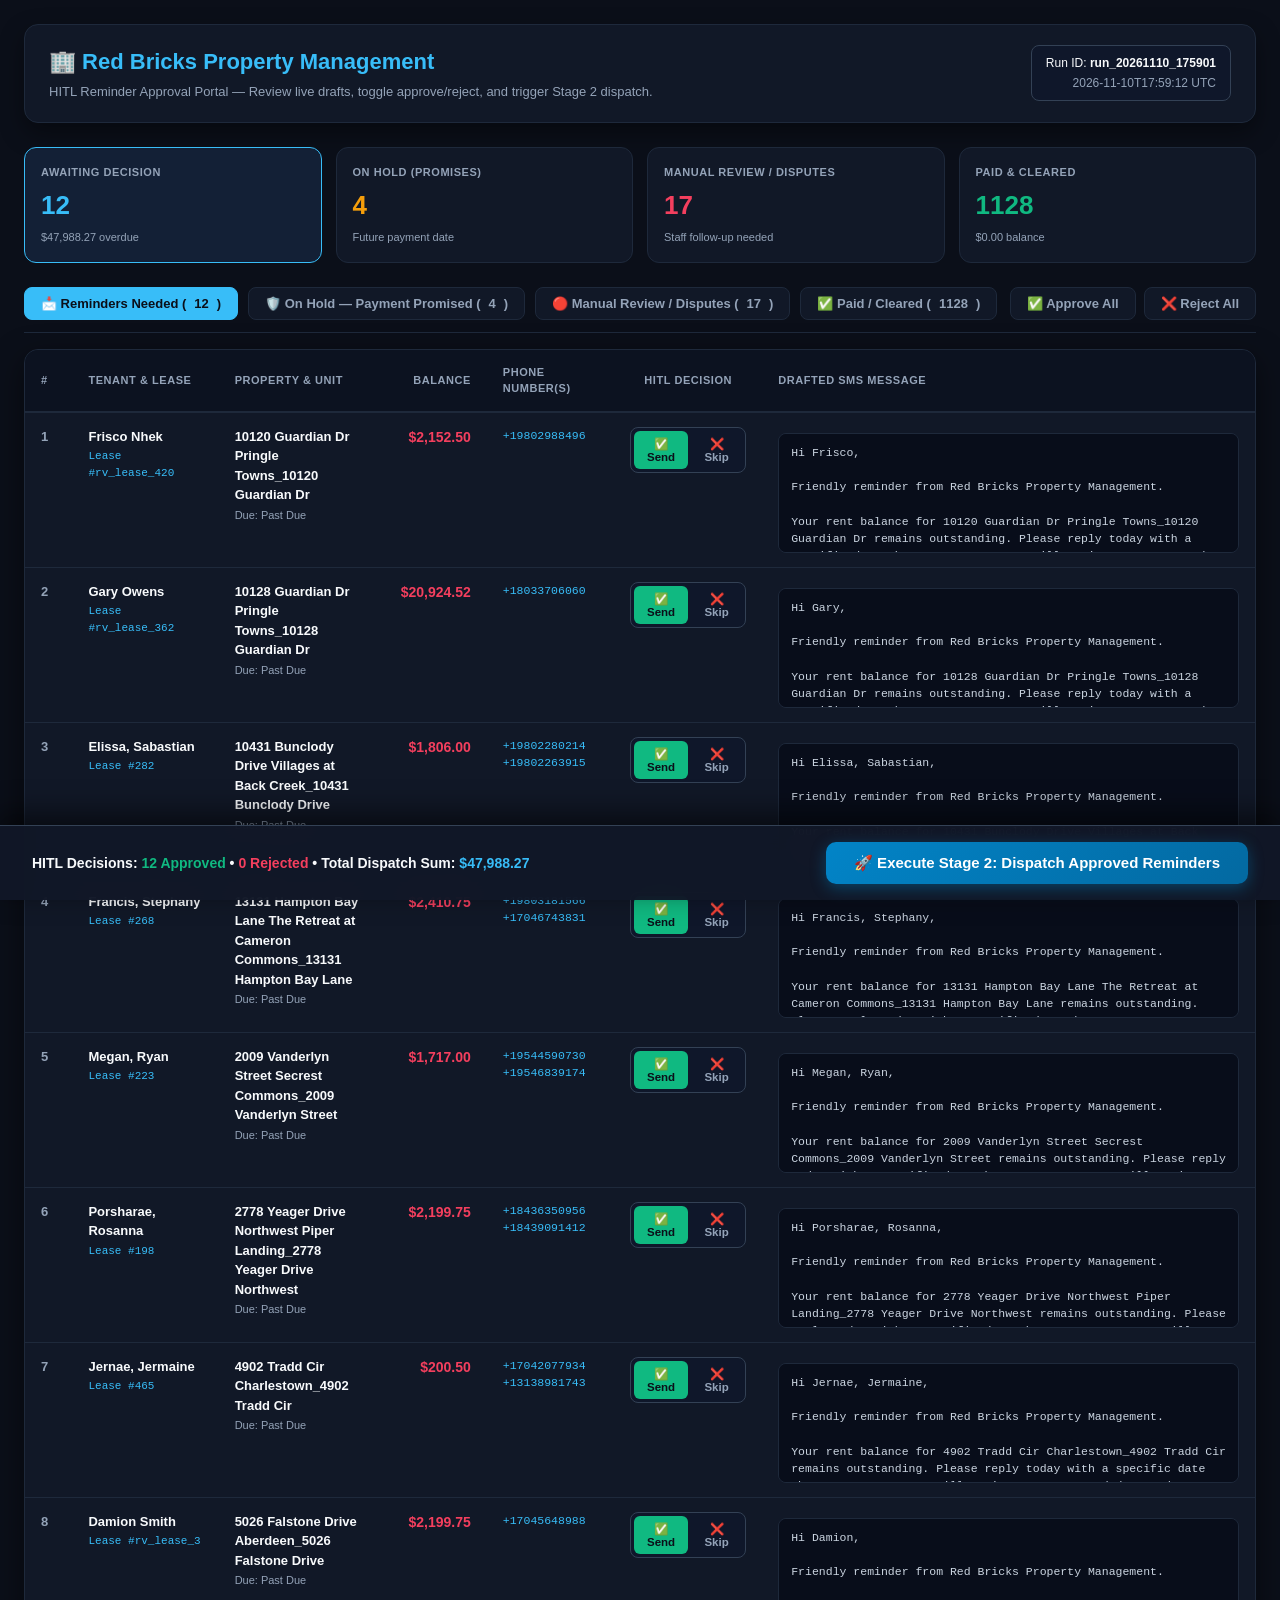
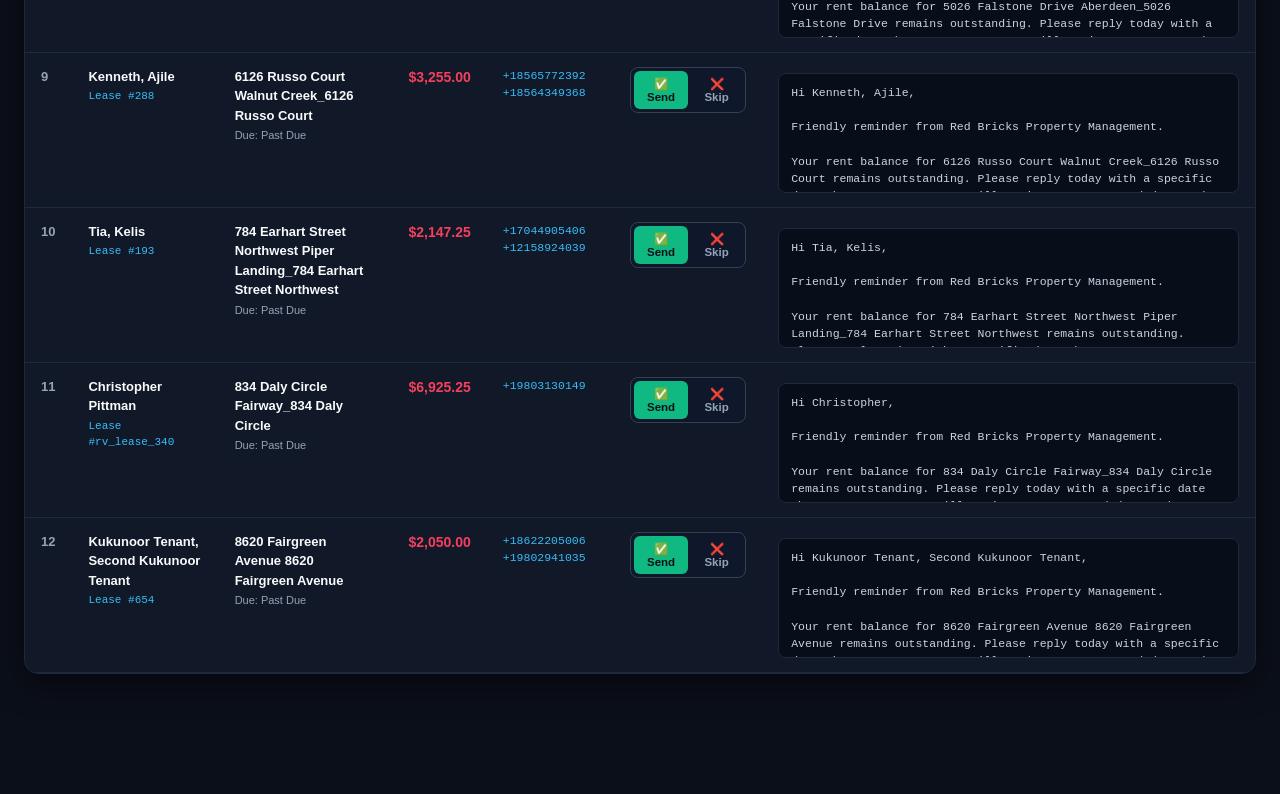
==== commit e3534f4f: "Fix string placeholder injection in hitl_portal.html to prevent JS syntax error" ====
--- a/web/hitl.html
+++ b/web/hitl.html
@@ -298,187 +298,7 @@
 </div>
 
 <script>
-const DATA = {"reminders": [{"decision_id": "hitl_1", "lease_id": "rv_lease_420", "tenant_id": "rv_lease_420", "tenant_name": "Frisco Nhek", "property_unit": "10120 Guardian Dr Pringle Towns_10120 Guardian Dr", "balance": 2152.5, "due_date": "Past Due", "recipients": ["Frisco Nhek"], "recipient_phones": ["+19802988496"], "draft_sms_text": "Hi Frisco,
-
-Friendly reminder from Red Bricks Property Management.
-
-Your rent balance for 10120 Guardian Dr Pringle Towns_10120 Guardian Dr remains outstanding. Please reply today with a specific date when you can pay. We will review your proposed date and try to accommodate a reasonable payment timeline before taking further action. Any payment arrangement is subject to confirmation.
-
-We will also be mailing a 10-day notice regarding the unpaid rent. The associated mailing fees will be added to your account along with applicable late fees.
-
-You can pay through your RentVine portal at:
-https://redbricksproperties.rentvine.com/portals/resident/make-payment
-
-If you've already submitted payment, please reply so we can check its status.
-
-Thank you!
-
-RBPM Bot", "sender_phone": "(980) 300-7559", "reason": "[DRY-RUN] Would send Stage 2 Escalation reminder for $2,152.50", "action": "SEND REMINDER", "status": "AWAITING_HITL_APPROVAL", "staged_at": "2026-11-10T17:49:22.034018"}, {"decision_id": "hitl_2", "lease_id": "rv_lease_362", "tenant_id": "rv_lease_362", "tenant_name": "Gary Owens", "property_unit": "10128 Guardian Dr Pringle Towns_10128 Guardian Dr", "balance": 20924.52, "due_date": "Past Due", "recipients": ["Gary Owens"], "recipient_phones": ["+18033706060"], "draft_sms_text": "Hi Gary,
-
-Friendly reminder from Red Bricks Property Management.
-
-Your rent balance for 10128 Guardian Dr Pringle Towns_10128 Guardian Dr remains outstanding. Please reply today with a specific date when you can pay. We will review your proposed date and try to accommodate a reasonable payment timeline before taking further action. Any payment arrangement is subject to confirmation.
-
-We will also be mailing a 10-day notice regarding the unpaid rent. The associated mailing fees will be added to your account along with applicable late fees.
-
-You can pay through your RentVine portal at:
-https://redbricksproperties.rentvine.com/portals/resident/make-payment
-
-If you've already submitted payment, please reply so we can check its status.
-
-Thank you!
-
-RBPM Bot", "sender_phone": "(980) 300-7559", "reason": "[DRY-RUN] Would send Stage 2 Escalation reminder for $20,924.52", "action": "SEND REMINDER", "status": "AWAITING_HITL_APPROVAL", "staged_at": "2026-11-10T17:49:22.034018"}, {"decision_id": "hitl_3", "lease_id": "282", "tenant_id": "rv_lease_282", "tenant_name": "Elissa, Sabastian", "property_unit": "10431 Bunclody Drive Villages at Back Creek_10431 Bunclody Drive", "balance": 1806.0, "due_date": "Past Due", "recipients": ["Elissa", "Sabastian"], "recipient_phones": ["+19802280214", "+19802263915"], "draft_sms_text": "Hi Elissa, Sabastian,
-
-Friendly reminder from Red Bricks Property Management.
-
-Your rent balance for 10431 Bunclody Drive Villages at Back Creek_10431 Bunclody Drive remains outstanding. Please reply today with a specific date when you can pay. We will review your proposed date and try to accommodate a reasonable payment timeline before taking further action. Any payment arrangement is subject to confirmation.
-
-We will also be mailing a 10-day notice regarding the unpaid rent. The associated mailing fees will be added to your account along with applicable late fees.
-
-You can pay through your RentVine portal at:
-https://redbricksproperties.rentvine.com/portals/resident/make-payment
-
-If you've already submitted payment, please reply so we can check its status.
-
-Thank you!
-
-RBPM Bot", "sender_phone": "(980) 300-7559", "reason": "[GROUP REMINDER] Lease 282 · 2 recipient(s): Elissa, Sabastian · Unpaid balance $1,806.00 — Stage 2 Escalation (10-day notice warning) group SMS dispatched to all co-tenants", "action": "SEND REMINDER", "status": "AWAITING_HITL_APPROVAL", "staged_at": "2026-11-10T17:49:22.034018"}, {"decision_id": "hitl_4", "lease_id": "268", "tenant_id": "rv_lease_268", "tenant_name": "Francis, Stephany", "property_unit": "13131 Hampton Bay Lane The Retreat at Cameron Commons_13131 Hampton Bay Lane", "balance": 2410.75, "due_date": "Past Due", "recipients": ["Francis", "Stephany"], "recipient_phones": ["+19803181566", "+17046743831"], "draft_sms_text": "Hi Francis, Stephany,
-
-Friendly reminder from Red Bricks Property Management.
-
-Your rent balance for 13131 Hampton Bay Lane The Retreat at Cameron Commons_13131 Hampton Bay Lane remains outstanding. Please reply today with a specific date when you can pay. We will review your proposed date and try to accommodate a reasonable payment timeline before taking further action. Any payment arrangement is subject to confirmation.
-
-We will also be mailing a 10-day notice regarding the unpaid rent. The associated mailing fees will be added to your account along with applicable late fees.
-
-You can pay through your RentVine portal at:
-https://redbricksproperties.rentvine.com/portals/resident/make-payment
-
-If you've already submitted payment, please reply so we can check its status.
-
-Thank you!
-
-RBPM Bot", "sender_phone": "(980) 300-7559", "reason": "[GROUP REMINDER] Lease 268 · 2 recipient(s): Francis, Stephany · Unpaid balance $2,410.75 — Stage 2 Escalation (10-day notice warning) group SMS dispatched to all co-tenants", "action": "SEND REMINDER", "status": "AWAITING_HITL_APPROVAL", "staged_at": "2026-11-10T17:49:22.034018"}, {"decision_id": "hitl_5", "lease_id": "223", "tenant_id": "rv_lease_223", "tenant_name": "Megan, Ryan", "property_unit": "2009 Vanderlyn Street Secrest Commons_2009 Vanderlyn Street", "balance": 1717.0, "due_date": "Past Due", "recipients": ["Megan", "Ryan"], "recipient_phones": ["+19544590730", "+19546839174"], "draft_sms_text": "Hi Megan, Ryan,
-
-Friendly reminder from Red Bricks Property Management.
-
-Your rent balance for 2009 Vanderlyn Street Secrest Commons_2009 Vanderlyn Street remains outstanding. Please reply today with a specific date when you can pay. We will review your proposed date and try to accommodate a reasonable payment timeline before taking further action. Any payment arrangement is subject to confirmation.
-
-We will also be mailing a 10-day notice regarding the unpaid rent. The associated mailing fees will be added to your account along with applicable late fees.
-
-You can pay through your RentVine portal at:
-https://redbricksproperties.rentvine.com/portals/resident/make-payment
-
-If you've already submitted payment, please reply so we can check its status.
-
-Thank you!
-
-RBPM Bot", "sender_phone": "(980) 300-7559", "reason": "[GROUP REMINDER] Lease 223 · 2 recipient(s): Megan, Ryan · Unpaid balance $1,717.00 — Stage 2 Escalation (10-day notice warning) group SMS dispatched to all co-tenants", "action": "SEND REMINDER", "status": "AWAITING_HITL_APPROVAL", "staged_at": "2026-11-10T17:49:22.034018"}, {"decision_id": "hitl_6", "lease_id": "198", "tenant_id": "rv_lease_198", "tenant_name": "Porsharae, Rosanna", "property_unit": "2778 Yeager Drive Northwest Piper Landing_2778 Yeager Drive Northwest", "balance": 2199.75, "due_date": "Past Due", "recipients": ["Porsharae", "Rosanna"], "recipient_phones": ["+18436350956", "+18439091412"], "draft_sms_text": "Hi Porsharae, Rosanna,
-
-Friendly reminder from Red Bricks Property Management.
-
-Your rent balance for 2778 Yeager Drive Northwest Piper Landing_2778 Yeager Drive Northwest remains outstanding. Please reply today with a specific date when you can pay. We will review your proposed date and try to accommodate a reasonable payment timeline before taking further action. Any payment arrangement is subject to confirmation.
-
-We will also be mailing a 10-day notice regarding the unpaid rent. The associated mailing fees will be added to your account along with applicable late fees.
-
-You can pay through your RentVine portal at:
-https://redbricksproperties.rentvine.com/portals/resident/make-payment
-
-If you've already submitted payment, please reply so we can check its status.
-
-Thank you!
-
-RBPM Bot", "sender_phone": "(980) 300-7559", "reason": "[GROUP REMINDER] Lease 198 · 2 recipient(s): Porsharae, Rosanna · Unpaid balance $2,199.75 — Stage 2 Escalation (10-day notice warning) group SMS dispatched to all co-tenants", "action": "SEND REMINDER", "status": "AWAITING_HITL_APPROVAL", "staged_at": "2026-11-10T17:49:22.034018"}, {"decision_id": "hitl_7", "lease_id": "465", "tenant_id": "rv_lease_465", "tenant_name": "Jernae, Jermaine", "property_unit": "4902 Tradd Cir Charlestown_4902 Tradd Cir", "balance": 200.5, "due_date": "Past Due", "recipients": ["Jernae", "Jermaine"], "recipient_phones": ["+17042077934", "+13138981743"], "draft_sms_text": "Hi Jernae, Jermaine,
-
-Friendly reminder from Red Bricks Property Management.
-
-Your rent balance for 4902 Tradd Cir Charlestown_4902 Tradd Cir remains outstanding. Please reply today with a specific date when you can pay. We will review your proposed date and try to accommodate a reasonable payment timeline before taking further action. Any payment arrangement is subject to confirmation.
-
-We will also be mailing a 10-day notice regarding the unpaid rent. The associated mailing fees will be added to your account along with applicable late fees.
-
-You can pay through your RentVine portal at:
-https://redbricksproperties.rentvine.com/portals/resident/make-payment
-
-If you've already submitted payment, please reply so we can check its status.
-
-Thank you!
-
-RBPM Bot", "sender_phone": "(980) 300-7559", "reason": "[GROUP REMINDER] Lease 465 · 2 recipient(s): Jernae, Jermaine · Unpaid balance $200.50 — Stage 2 Escalation (10-day notice warning) group SMS dispatched to all co-tenants", "action": "SEND REMINDER", "status": "AWAITING_HITL_APPROVAL", "staged_at": "2026-11-10T17:49:22.034018"}, {"decision_id": "hitl_8", "lease_id": "rv_lease_3", "tenant_id": "rv_lease_3", "tenant_name": "Damion Smith", "property_unit": "5026 Falstone Drive Aberdeen_5026 Falstone Drive", "balance": 2199.75, "due_date": "Past Due", "recipients": ["Damion Smith"], "recipient_phones": ["+17045648988"], "draft_sms_text": "Hi Damion,
-
-Friendly reminder from Red Bricks Property Management.
-
-Your rent balance for 5026 Falstone Drive Aberdeen_5026 Falstone Drive remains outstanding. Please reply today with a specific date when you can pay. We will review your proposed date and try to accommodate a reasonable payment timeline before taking further action. Any payment arrangement is subject to confirmation.
-
-We will also be mailing a 10-day notice regarding the unpaid rent. The associated mailing fees will be added to your account along with applicable late fees.
-
-You can pay through your RentVine portal at:
-https://redbricksproperties.rentvine.com/portals/resident/make-payment
-
-If you've already submitted payment, please reply so we can check its status.
-
-Thank you!
-
-RBPM Bot", "sender_phone": "(980) 300-7559", "reason": "[DRY-RUN] Would send Stage 2 Escalation reminder for $2,199.75", "action": "SEND REMINDER", "status": "AWAITING_HITL_APPROVAL", "staged_at": "2026-11-10T17:49:22.034018"}, {"decision_id": "hitl_9", "lease_id": "288", "tenant_id": "rv_lease_288", "tenant_name": "Kenneth, Ajile", "property_unit": "6126 Russo Court Walnut Creek_6126 Russo Court", "balance": 3255.0, "due_date": "Past Due", "recipients": ["Kenneth", "Ajile"], "recipient_phones": ["+18565772392", "+18564349368"], "draft_sms_text": "Hi Kenneth, Ajile,
-
-Friendly reminder from Red Bricks Property Management.
-
-Your rent balance for 6126 Russo Court Walnut Creek_6126 Russo Court remains outstanding. Please reply today with a specific date when you can pay. We will review your proposed date and try to accommodate a reasonable payment timeline before taking further action. Any payment arrangement is subject to confirmation.
-
-We will also be mailing a 10-day notice regarding the unpaid rent. The associated mailing fees will be added to your account along with applicable late fees.
-
-You can pay through your RentVine portal at:
-https://redbricksproperties.rentvine.com/portals/resident/make-payment
-
-If you've already submitted payment, please reply so we can check its status.
-
-Thank you!
-
-RBPM Bot", "sender_phone": "(980) 300-7559", "reason": "[GROUP REMINDER] Lease 288 · 2 recipient(s): Kenneth, Ajile · Unpaid balance $3,255.00 — Stage 2 Escalation (10-day notice warning) group SMS dispatched to all co-tenants", "action": "SEND REMINDER", "status": "AWAITING_HITL_APPROVAL", "staged_at": "2026-11-10T17:49:22.034018"}, {"decision_id": "hitl_10", "lease_id": "193", "tenant_id": "rv_lease_193", "tenant_name": "Tia, Kelis", "property_unit": "784 Earhart Street Northwest Piper Landing_784 Earhart Street Northwest", "balance": 2147.25, "due_date": "Past Due", "recipients": ["Tia", "Kelis"], "recipient_phones": ["+17044905406", "+12158924039"], "draft_sms_text": "Hi Tia, Kelis,
-
-Friendly reminder from Red Bricks Property Management.
-
-Your rent balance for 784 Earhart Street Northwest Piper Landing_784 Earhart Street Northwest remains outstanding. Please reply today with a specific date when you can pay. We will review your proposed date and try to accommodate a reasonable payment timeline before taking further action. Any payment arrangement is subject to confirmation.
-
-We will also be mailing a 10-day notice regarding the unpaid rent. The associated mailing fees will be added to your account along with applicable late fees.
-
-You can pay through your RentVine portal at:
-https://redbricksproperties.rentvine.com/portals/resident/make-payment
-
-If you've already submitted payment, please reply so we can check its status.
-
-Thank you!
-
-RBPM Bot", "sender_phone": "(980) 300-7559", "reason": "[GROUP REMINDER] Lease 193 · 2 recipient(s): Tia, Kelis · Unpaid balance $2,147.25 — Stage 2 Escalation (10-day notice warning) group SMS dispatched to all co-tenants", "action": "SEND REMINDER", "status": "AWAITING_HITL_APPROVAL", "staged_at": "2026-11-10T17:49:22.034018"}, {"decision_id": "hitl_11", "lease_id": "rv_lease_340", "tenant_id": "rv_lease_340", "tenant_name": "Christopher Pittman", "property_unit": "834 Daly Circle Fairway_834 Daly Circle", "balance": 6925.25, "due_date": "Past Due", "recipients": ["Christopher Pittman"], "recipient_phones": ["+19803130149"], "draft_sms_text": "Hi Christopher,
-
-Friendly reminder from Red Bricks Property Management.
-
-Your rent balance for 834 Daly Circle Fairway_834 Daly Circle remains outstanding. Please reply today with a specific date when you can pay. We will review your proposed date and try to accommodate a reasonable payment timeline before taking further action. Any payment arrangement is subject to confirmation.
-
-We will also be mailing a 10-day notice regarding the unpaid rent. The associated mailing fees will be added to your account along with applicable late fees.
-
-You can pay through your RentVine portal at:
-https://redbricksproperties.rentvine.com/portals/resident/make-payment
-
-If you've already submitted payment, please reply so we can check its status.
-
-Thank you!
-
-RBPM Bot", "sender_phone": "(980) 300-7559", "reason": "[DRY-RUN] Would send Stage 2 Escalation reminder for $6,925.25", "action": "SEND REMINDER", "status": "AWAITING_HITL_APPROVAL", "staged_at": "2026-11-10T17:49:22.034018"}, {"decision_id": "hitl_12", "lease_id": "654", "tenant_id": "rv_lease_654", "tenant_name": "Kukunoor Tenant, Second Kukunoor Tenant", "property_unit": "8620 Fairgreen Avenue 8620 Fairgreen Avenue", "balance": 2050.0, "due_date": "Past Due", "recipients": ["Kukunoor Tenant", "Second Kukunoor Tenant"], "recipient_phones": ["+18622205006", "+19802941035"], "draft_sms_text": "Hi Kukunoor Tenant, Second Kukunoor Tenant,
-
-Friendly reminder from Red Bricks Property Management.
-
-Your rent balance for 8620 Fairgreen Avenue 8620 Fairgreen Avenue remains outstanding. Please reply today with a specific date when you can pay. We will review your proposed date and try to accommodate a reasonable payment timeline before taking further action. Any payment arrangement is subject to confirmation.
-
-We will also be mailing a 10-day notice regarding the unpaid rent. The associated mailing fees will be added to your account along with applicable late fees.
-
-You can pay through your RentVine portal at:
-https://redbricksproperties.rentvine.com/portals/resident/make-payment
-
-If you've already submitted payment, please reply so we can check its status.
-
-Thank you!
-
-RBPM Bot", "sender_phone": "(980) 300-7559", "reason": "[GROUP REMINDER] Lease 654 · 2 recipient(s): Kukunoor Tenant, Second Kukunoor Tenant · Unpaid balance $2,050.00 — Stage 2 Escalation (10-day notice warning) group SMS dispatched to all co-tenants", "action": "SEND REMINDER", "status": "AWAITING_HITL_APPROVAL", "staged_at": "2026-11-10T17:49:22.034018"}], "promises": [{"tenant_name": "Brian Fagin", "property_unit": "2603 Bridle Brook Way Canterbury Place_2603 Bridle Brook Way", "balance": 3696.0, "due_date": "Promised", "reason": "Active promise on file in Note by AI Rent Reminder Agent to pay by 2026-11-13"}, {"tenant_name": "Shelly Fagin", "property_unit": "2603 Bridle Brook Way Canterbury Place_2603 Bridle Brook Way", "balance": 0.0, "due_date": "Promised", "reason": "[Co-Tenant of Brian Fagin] Active promise on file in Note by AI Rent Reminder Agent to pay by 2026-11-13"}, {"tenant_name": "Lonnic Robinson", "property_unit": "2885 Yeager Drive Northwest Piper Landing_2885 Yeager Drive NW", "balance": 2659.51, "due_date": "Promised", "reason": "Active promise on file in Note by AI Rent Reminder Agent to pay by 2026-11-12"}, {"tenant_name": "Lindsay Robinson", "property_unit": "2885 Yeager Drive Northwest Piper Landing_2885 Yeager Drive NW", "balance": 0.0, "due_date": "Promised", "reason": "[Co-Tenant of Lonnic Robinson] Active promise on file in Note by AI Rent Reminder Agent to pay by 2026-11-12"}], "manual_reviews": [{"tenant_name": "Yuliya Chernyshov", "property_unit": "1572 Forkhorn Drive Veronica Springs_1572 Forkhorn Drive", "balance": 126.76, "reason": "Total outstanding balance ($126.76) is greater than $0 but less than $200 — automatically moved to Manual Review / Disputes for staff verification."}, {"tenant_name": "Ilya Chernyshov", "property_unit": "1572 Forkhorn Drive Veronica Springs_1572 Forkhorn Drive", "balance": 0.0, "reason": "[Co-Tenant of Yuliya Chernyshov] Total outstanding balance ($126.76) is greater than $0 but less than $200 — automatically moved to Manual Review / Disputes for staff verification."}, {"tenant_name": "Bridgette Jones", "property_unit": "2026 Tears Lane City Park_2026 Tears Lane", "balance": 4933.74, "reason": "Follow-Up Notes contains 'Manual Review' in RentVine — automated reminders disabled for staff review"}, {"tenant_name": "Zatrel Lee-Phillips", "property_unit": "3530 Secrest Landing Secrest Landing_3530 Secrest Landing", "balance": 24.0, "reason": "Total outstanding balance ($24.00) is greater than $0 but less than $200 — automatically moved to Manual Review / Disputes for staff verification."}, {"tenant_name": "Courtney Winkelman", "property_unit": "3530 Secrest Landing Secrest Landing_3530 Secrest Landing", "balance": 0.0, "reason": "[Co-Tenant of Zatrel Lee-Phillips] Total outstanding balance ($24.00) is greater than $0 but less than $200 — automatically moved to Manual Review / Disputes for staff verification."}, {"tenant_name": "Ke'Juana Ford", "property_unit": "3603 Backwater Street Childers Park_3603 Backwater Street", "balance": 3184.01, "reason": "Follow-Up Notes contains 'Manual Review' in RentVine — automated reminders disabled for staff review"}, {"tenant_name": "Reginald McCollum", "property_unit": "3667 Ascott Commons Lane Southwest Settlers Landing_3667 Ascott Commons Lane Southwest", "balance": 95.75, "reason": "Total outstanding balance ($95.75) is greater than $0 but less than $200 — automatically moved to Manual Review / Disputes for staff verification."}, {"tenant_name": "Lisa Bozella", "property_unit": "3667 Ascott Commons Lane Southwest Settlers Landing_3667 Ascott Commons Lane Southwest", "balance": 0.0, "reason": "[Co-Tenant of Reginald McCollum] Total outstanding balance ($95.75) is greater than $0 but less than $200 — automatically moved to Manual Review / Disputes for staff verification."}, {"tenant_name": "Mark Jones", "property_unit": "5142 Elementary View Drive Hucks Landing_5142 Elementary View Drive", "balance": 2357.25, "reason": "Follow-Up Notes contains 'Manual Review' in RentVine — automated reminders disabled for staff review"}, {"tenant_name": "Tao Peng", "property_unit": "5601 Stafford Road Brookdale Village_5601 Stafford Road", "balance": 4414.0, "reason": "Follow-Up Notes contains 'Manual Review' in RentVine — automated reminders disabled for staff review"}, {"tenant_name": "Neeraj Sharma", "property_unit": "7402 Dover Mill Drive Southwest The Mills at Rocky River_7402 Dover Mill Drive Southwest", "balance": 50.0, "reason": "Total outstanding balance ($50.00) is greater than $0 but less than $200 — automatically moved to Manual Review / Disputes for staff verification."}, {"tenant_name": "Nalini Sharma", "property_unit": "7402 Dover Mill Drive Southwest The Mills at Rocky River_7402 Dover Mill Drive Southwest", "balance": 0.0, "reason": "[Co-Tenant of Neeraj Sharma] Total outstanding balance ($50.00) is greater than $0 but less than $200 — automatically moved to Manual Review / Disputes for staff verification."}, {"tenant_name": "Daniel Campbell", "property_unit": "9621 Cheery Meadow Drive Villages at Rosedale_9621 Cheery Meadow Drive", "balance": 2829.75, "reason": "Follow-Up Notes contains 'Manual Review' in RentVine — automated reminders disabled for staff review"}, {"tenant_name": "Jami Campbell", "property_unit": "9621 Cheery Meadow Drive Villages at Rosedale_9621 Cheery Meadow Drive", "balance": 0.0, "reason": "[Co-Tenant of Daniel Campbell] Follow-Up Notes contains 'Manual Review' in RentVine — automated reminders disabled for staff review"}, {"tenant_name": "Carlie Cox", "property_unit": "Georgetown Crossing_5243 Brailey Circle Unit 117", "balance": 0.0, "reason": "Follow-Up Notes contains 'Manual Review' in RentVine — automated reminders disabled for staff review"}, {"tenant_name": "Joseph Paschal jr", "property_unit": "Georgetown Crossing_5243 Brailey Circle Unit 117", "balance": 0.0, "reason": "[Co-Tenant of Carlie Cox] Follow-Up Notes contains 'Manual Review' in RentVine — automated reminders disabled for staff review"}, {"tenant_name": "Joseph Souffrant", "property_unit": "Holcomb Woods_5095 Crabapple Ln Unit 442", "balance": 0.0, "reason": "Follow-Up Notes contains 'Manual Review' in RentVine — automated reminders disabled for staff review"}], "paid": [{"tenant_name": "Dominick Duncan", "property_unit": "1850 Teachers House Road Unit 196", "balance": 0.0}, {"tenant_name": "Christine Denaro", "property_unit": "1850 Teachers House Road Unit 196", "balance": 0.0}, {"tenant_name": "Seth Worthen", "property_unit": "4060 Backwater Street Unit 72", "balance": 0.0}, {"tenant_name": "Courtney Worthen", "property_unit": "4060 Backwater Street Unit 72", "balance": 0.0}, {"tenant_name": "Kimberly Tum Suden", "property_unit": "586 Brookhaven Drive Unit 137", "balance": 0.0}, {"tenant_name": "Carl Tum Suden", "property_unit": "586 Brookhaven Drive Unit 137", "balance": 0.0}, {"tenant_name": "Arjun Shujalpurkar", "property_unit": "Aberdeen_2034 Highland Park Dr Unit 420", "balance": 0.0}, {"tenant_name": "Ekta Vijaykumar", "property_unit": "Aberdeen_2034 Highland Park Dr Unit 420", "balance": 0.0}, {"tenant_name": "Bharathi Swamy Chandrasekhara", "property_unit": "Aberdeen_3160 Lilac Grove Drive Unit 336", "balance": 0.0}, {"tenant_name": "Aparna Rao", "property_unit": "Aberdeen_3160 Lilac Grove Drive Unit 336", "balance": 0.0}, {"tenant_name": "Anil Krishna Adusumilli", "property_unit": "Aberdeen_3160 Lilac Grove Drive Unit 336", "balance": 0.0}, {"tenant_name": "Sunanda Veganti", "property_unit": "Aberdeen_3160 Lilac Grove Drive Unit 336", "balance": 0.0}, {"tenant_name": "Jason Oskamp", "property_unit": "Aberdeen_3220 Lilac Grove Drive Unit 337", "balance": 0.0}, {"tenant_name": "Snehesh Thalapaneni", "property_unit": "Aberdeen_4053 Lawnview Drive Unit 3", "balance": 0.0}, {"tenant_name": "Vindhya Smitha Dondapati", "property_unit": "Aberdeen_4053 Lawnview Drive Unit 3", "balance": 0.0}, {"tenant_name": "Brittany Duke", "property_unit": "Aberdeen_4053 Lawnview Drive Unit 3", "balance": 0.0}, {"tenant_name": "Brandyn McLeod", "property_unit": "Aberdeen_5026 Falstone Drive Unit 4", "balance": 0.0}, {"tenant_name": "Amanda Alexander", "property_unit": "Aberdeen_5029 Falstone Drive Unit 5", "balance": 0.0}, {"tenant_name": "Joseph DiLeo", "property_unit": "Aberdeen_5029 Falstone Drive Unit 5", "balance": 0.0}, {"tenant_name": "Teena Raymond", "property_unit": "Aberdeen_5044 Falstone Drive Unit 6", "balance": 0.0}, {"tenant_name": "Lynnox Davis", "property_unit": "Aberdeen_5052 Falstone Dr Unit 510", "balance": 0.0}, {"tenant_name": "Kendell Brown", "property_unit": "Aberdeen_5052 Falstone Dr Unit 510", "balance": 0.0}, {"tenant_name": "Trevor King", "property_unit": "Aberdeen_7145 Bentz Street Unit 7", "balance": 0.0}, {"tenant_name": "Emma melton", "property_unit": "Aberdeen_7145 Bentz Street Unit 7", "balance": 0.0}, {"tenant_name": "Shakeila Bobbitt Lane", "property_unit": "Aberdeen_7145 Bentz Street Unit 7", "balance": 0.0}, {"tenant_name": "Shaneetra Bobbitt", "property_unit": "Aberdeen_7145 Bentz Street Unit 7", "balance": 0.0}, {"tenant_name": "Najibullah Mayar", "property_unit": "Aberdeen_8006 Ramsburg Drive Unit 8", "balance": 0.0}, {"tenant_name": "Madiha Arifi", "property_unit": "Aberdeen_8006 Ramsburg Drive Unit 8", "balance": 0.0}, {"tenant_name": "Prathap Alvakonda", "property_unit": "Adair Woods_10730 Tuff Lane Unit 10", "balance": 0.0}, {"tenant_name": "Thilokthama Alvakonda", "property_unit": "Adair Woods_10730 Tuff Lane Unit 10", "balance": 0.0}, {"tenant_name": "Rajashekar Koteru", "property_unit": "Adair Woods_10730 Tuff Lane Unit 10", "balance": 0.0}, {"tenant_name": "Srujana Idamakanti", "property_unit": "Adair Woods_10730 Tuff Lane Unit 10", "balance": 0.0}, {"tenant_name": "Jessica Mcglynn", "property_unit": "Adair Woods_10749 Adair Woods Dr Unit 554", "balance": 0.0}, {"tenant_name": "Matthew Hutcheson", "property_unit": "Adair Woods_10749 Adair Woods Dr Unit 554", "balance": 0.0}, {"tenant_name": "Jerry Dearden", "property_unit": "Adair Woods_10820 Tuff Lane Unit 623", "balance": 0.0}, {"tenant_name": "Natalie Dearden", "property_unit": "Adair Woods_10820 Tuff Lane Unit 623", "balance": 0.0}, {"tenant_name": "Johnmicah Potter", "property_unit": "Adair Woods_10820 Tuff Lane Unit 623", "balance": 0.0}, {"tenant_name": "Miles Hanes", "property_unit": "Adair Woods_3885 Cullen Meadows Drive Unit 9", "balance": 0.0}, {"tenant_name": "Jessica Hanes", "property_unit": "Adair Woods_3885 Cullen Meadows Drive Unit 9", "balance": 0.0}, {"tenant_name": "Rachel Rixner", "property_unit": "Arbor Hills_1815 Arbor Vista Drive Unit 11", "balance": 0.0}, {"tenant_name": "Jessica Peterson", "property_unit": "Arbor Hills_1815 Arbor Vista Drive Unit 11", "balance": 0.0}, {"tenant_name": "Joyjit Ghosh", "property_unit": "Arbor Hills_1815 Arbor Vista Drive Unit 11", "balance": 0.0}, {"tenant_name": "Banu Priya Jayaraman", "property_unit": "Ardrey Kell Villages_11346 Cedar Walk Lane Unit 13", "balance": 0.0}, {"tenant_name": "Arunkumar Ganesan", "property_unit": "Ardrey Kell Villages_11346 Cedar Walk Lane Unit 13", "balance": 0.0}, {"tenant_name": "Abhinay Jhamb", "property_unit": "Ardrey Kell Villages_15322 Canmore Street, Charlotte, NC 28277 Unit 14", "balance": 0.0}, {"tenant_name": "Tuhi Jhamb", "property_unit": "Ardrey Kell Villages_15322 Canmore Street, Charlotte, NC 28277 Unit 14", "balance": 0.0}, {"tenant_name": "Mitchel Hansinger", "property_unit": "Ardrey Kell Villages_15426 Canmore Street Unit 15", "balance": 0.0}, {"tenant_name": "Magadhi Diwanji", "property_unit": "Ardrey Kell Villages_15426 Canmore Street Unit 15", "balance": 0.0}, {"tenant_name": "Vivek Diwanji", "property_unit": "Ardrey Kell Villages_15426 Canmore Street Unit 15", "balance": 0.0}, {"tenant_name": "Maria Reid", "property_unit": "Aria at the Park_1713 Unison Drive Unit 16", "balance": 0.0}, {"tenant_name": "Dwight Reid", "property_unit": "Aria at the Park_1713 Unison Drive Unit 16", "balance": 0.0}, {"tenant_name": "Susan McDuffie", "property_unit": "Aria at the Park_2837 Ensemble Court Unit 17", "balance": 0.0}, {"tenant_name": "Terry Penny", "property_unit": "Aria at the Park_2837 Ensemble Court Unit 17", "balance": 0.0}, {"tenant_name": "Monica Perkins", "property_unit": "Aria at the Park_2837 Ensemble Court Unit 17", "balance": 0.0}, {"tenant_name": "Robert Perkins", "property_unit": "Aria at the Park_2837 Ensemble Court Unit 17", "balance": 0.0}, {"tenant_name": "David Allen Reeder", "property_unit": "Ashe Downs Townhomes_490 Tayberry Ln Unit 408", "balance": 0.0}, {"tenant_name": "Aiyanna Chawlk", "property_unit": "Ashton Manor_230 Winston Ln Unit 527", "balance": 0.0}, {"tenant_name": "Joanna Denise Imessantiago", "property_unit": "Ashton Manor_230 Winston Ln Unit 527", "balance": 0.0}, {"tenant_name": "Dennis Matasaru", "property_unit": "Avienmore_11026 Lochmere Rd Unit 571", "balance": 0.0}, {"tenant_name": "Sacheendra Avulapati", "property_unit": "Avondale_3833 Fairlady Ln Unit 587", "balance": 0.0}, {"tenant_name": "Monica Garrett", "property_unit": "Back Creek Chase_10405 Plantain Court Unit 18", "balance": 0.0}, {"tenant_name": "Chloe Branch", "property_unit": "Back Creek Chase_10405 Plantain Court Unit 18", "balance": 0.0}, {"tenant_name": "Brittney Sanderson", "property_unit": "Bailey Run_5108 Carrick St Unit 419", "balance": 0.0}, {"tenant_name": "Mark Hansen", "property_unit": "Bailey Run_5108 Carrick St Unit 419", "balance": 0.0}, {"tenant_name": "Gavin Cutrino", "property_unit": "Barrington_2808 Twinberry Lane Unit 19", "balance": 0.0}, {"tenant_name": "Grace Cutrino", "property_unit": "Barrington_2808 Twinberry Lane Unit 19", "balance": 0.0}, {"tenant_name": "John Tyson", "property_unit": "Barrington_2808 Twinberry Lane Unit 19", "balance": 0.0}, {"tenant_name": "Erick Reyes Villa", "property_unit": "Belterra_2220 Belterra Drive Unit 20", "balance": 0.0}, {"tenant_name": "Kelly Oatman", "property_unit": "Belterra_2220 Belterra Drive Unit 20", "balance": 0.0}, {"tenant_name": "Roshelle C Johnson-Withers", "property_unit": "Belterra_2352 Belterra Drive Unit 339", "balance": 0.0}, {"tenant_name": "Derrick Earl Withers", "property_unit": "Belterra_2352 Belterra Drive Unit 339", "balance": 0.0}, {"tenant_name": "Cassidy Jackson", "property_unit": "Berewick_10223 Kelso Court Unit 21", "balance": 0.0}, {"tenant_name": "Toni Jackson", "property_unit": "Berewick_10223 Kelso Court Unit 21", "balance": 0.0}, {"tenant_name": "Christine Vande Velde", "property_unit": "Berewick_10233 Kelso Court Unit 22", "balance": 0.0}, {"tenant_name": "Alice Vande Velde", "property_unit": "Berewick_10233 Kelso Court Unit 22", "balance": 0.0}, {"tenant_name": "Christopher Schonfield", "property_unit": "Berewick_10320 Ebbets Road Unit 23", "balance": 0.0}, {"tenant_name": "Kayla Schonfield", "property_unit": "Berewick_10320 Ebbets Road Unit 23", "balance": 0.0}, {"tenant_name": "James Rhodes", "property_unit": "Berewick_10613 Bere Island Drive Unit 24", "balance": 0.0}, {"tenant_name": "Tracey Rhodes", "property_unit": "Berewick_10613 Bere Island Drive Unit 24", "balance": 0.0}, {"tenant_name": "Trevor Ainslie", "property_unit": "Berewick_10613 Bere Island Drive Unit 24", "balance": 0.0}, {"tenant_name": "Allison Mccarthy", "property_unit": "Berewick_10613 Bere Island Drive Unit 24", "balance": 0.0}, {"tenant_name": "Denise Maza", "property_unit": "Blackstone Bay_4178 Steel Way Unit 499", "balance": 0.0}, {"tenant_name": "Andrew Maza", "property_unit": "Blackstone Bay_4178 Steel Way Unit 499", "balance": 0.0}, {"tenant_name": "Jordan Black", "property_unit": "Blackstone Bay_7879 Iron Road Unit 25", "balance": 0.0}, {"tenant_name": "Victoria Black", "property_unit": "Blackstone Bay_7879 Iron Road Unit 25", "balance": 0.0}, {"tenant_name": "Ben Torrisi", "property_unit": "Blakeney Heath_9225 Autumn Applause Drive Unit 26", "balance": 0.0}, {"tenant_name": "Jessica Torrisi", "property_unit": "Blakeney Heath_9225 Autumn Applause Drive Unit 26", "balance": 0.0}, {"tenant_name": "Tyqi Nelson", "property_unit": "Blakeney Preserve_8911 Kirkley View Court Unit 27", "balance": 0.0}, {"tenant_name": "Joshua Watts", "property_unit": "Blakeney Preserve_8911 Kirkley View Court Unit 27", "balance": 0.0}, {"tenant_name": "Laura Schaumann", "property_unit": "Blakeney Preserve_8911 Kirkley View Court Unit 27", "balance": 0.0}, {"tenant_name": "Hannah Blatt", "property_unit": "Blakeney Preserve_9146 Redmond Trace Road Unit 28", "balance": 0.0}, {"tenant_name": "Adam Blatt", "property_unit": "Blakeney Preserve_9146 Redmond Trace Road Unit 28", "balance": 0.0}, {"tenant_name": "Tracey Melton", "property_unit": "Blue Sky Meadows - 409 Wild Dove Ct, Monroe, NC 28110 Unit 29", "balance": 0.0}, {"tenant_name": "Gloria Lutes", "property_unit": "Blue Sky Meadows - 409 Wild Dove Ct, Monroe, NC 28110 Unit 29", "balance": 0.0}, {"tenant_name": "Jacob Melton", "property_unit": "Blue Sky Meadows - 409 Wild Dove Ct, Monroe, NC 28110 Unit 29", "balance": 0.0}, {"tenant_name": "Jeffrey Lutes", "property_unit": "Blue Sky Meadows - 409 Wild Dove Ct, Monroe, NC 28110 Unit 29", "balance": 0.0}, {"tenant_name": "Brenden Padgett", "property_unit": "Blue Sky Meadows - 416 Wild Dove Ct Unit 30", "balance": 0.0}, {"tenant_name": "Staci Vargas", "property_unit": "Blue Sky Meadows - 416 Wild Dove Ct Unit 30", "balance": 0.0}, {"tenant_name": "Natalia Vargas", "property_unit": "Blue Sky Meadows - 416 Wild Dove Ct Unit 30", "balance": 0.0}, {"tenant_name": "Krystyna Verhovetchi", "property_unit": "Blue Sky Meadows_2034 Blue Sky Meadows Dr Unit 577", "balance": 0.0}], "metrics": {"run_id": "run_20261110_174910", "completed_at": "2026-11-10T17:49:20.403097", "total_active_leases": 1045, "reminders_awaiting_hitl": 12, "promises_on_file": 4, "paid_cleared": 1128, "manual_review_disputes": 17, "in_cooldown_grace": 0, "total_overdue_balance": 72359.04000000001}};
+const DATA = {"reminders": [{"decision_id": "hitl_1", "lease_id": "rv_lease_420", "tenant_id": "rv_lease_420", "tenant_name": "Frisco Nhek", "property_unit": "10120 Guardian Dr Pringle Towns_10120 Guardian Dr", "balance": 2152.5, "due_date": "Past Due", "recipients": ["Frisco Nhek"], "recipient_phones": ["+19802988496"], "draft_sms_text": "Hi Frisco,\n\nFriendly reminder from Red Bricks Property Management.\n\nYour rent balance for 10120 Guardian Dr Pringle Towns_10120 Guardian Dr remains outstanding. Please reply today with a specific date when you can pay. We will review your proposed date and try to accommodate a reasonable payment timeline before taking further action. Any payment arrangement is subject to confirmation.\n\nWe will also be mailing a 10-day notice regarding the unpaid rent. The associated mailing fees will be added to your account along with applicable late fees.\n\nYou can pay through your RentVine portal at:\nhttps://redbricksproperties.rentvine.com/portals/resident/make-payment\n\nIf you've already submitted payment, please reply so we can check its status.\n\nThank you!\n\nRBPM Bot", "sender_phone": "(980) 300-7559", "reason": "[DRY-RUN] Would send Stage 2 Escalation reminder for $2,152.50", "action": "SEND REMINDER", "status": "AWAITING_HITL_APPROVAL", "staged_at": "2026-11-10T17:59:13.696231"}, {"decision_id": "hitl_2", "lease_id": "rv_lease_362", "tenant_id": "rv_lease_362", "tenant_name": "Gary Owens", "property_unit": "10128 Guardian Dr Pringle Towns_10128 Guardian Dr", "balance": 20924.52, "due_date": "Past Due", "recipients": ["Gary Owens"], "recipient_phones": ["+18033706060"], "draft_sms_text": "Hi Gary,\n\nFriendly reminder from Red Bricks Property Management.\n\nYour rent balance for 10128 Guardian Dr Pringle Towns_10128 Guardian Dr remains outstanding. Please reply today with a specific date when you can pay. We will review your proposed date and try to accommodate a reasonable payment timeline before taking further action. Any payment arrangement is subject to confirmation.\n\nWe will also be mailing a 10-day notice regarding the unpaid rent. The associated mailing fees will be added to your account along with applicable late fees.\n\nYou can pay through your RentVine portal at:\nhttps://redbricksproperties.rentvine.com/portals/resident/make-payment\n\nIf you've already submitted payment, please reply so we can check its status.\n\nThank you!\n\nRBPM Bot", "sender_phone": "(980) 300-7559", "reason": "[DRY-RUN] Would send Stage 2 Escalation reminder for $20,924.52", "action": "SEND REMINDER", "status": "AWAITING_HITL_APPROVAL", "staged_at": "2026-11-10T17:59:13.696231"}, {"decision_id": "hitl_3", "lease_id": "282", "tenant_id": "rv_lease_282", "tenant_name": "Elissa, Sabastian", "property_unit": "10431 Bunclody Drive Villages at Back Creek_10431 Bunclody Drive", "balance": 1806.0, "due_date": "Past Due", "recipients": ["Elissa", "Sabastian"], "recipient_phones": ["+19802280214", "+19802263915"], "draft_sms_text": "Hi Elissa, Sabastian,\n\nFriendly reminder from Red Bricks Property Management.\n\nYour rent balance for 10431 Bunclody Drive Villages at Back Creek_10431 Bunclody Drive remains outstanding. Please reply today with a specific date when you can pay. We will review your proposed date and try to accommodate a reasonable payment timeline before taking further action. Any payment arrangement is subject to confirmation.\n\nWe will also be mailing a 10-day notice regarding the unpaid rent. The associated mailing fees will be added to your account along with applicable late fees.\n\nYou can pay through your RentVine portal at:\nhttps://redbricksproperties.rentvine.com/portals/resident/make-payment\n\nIf you've already submitted payment, please reply so we can check its status.\n\nThank you!\n\nRBPM Bot", "sender_phone": "(980) 300-7559", "reason": "[GROUP REMINDER] Lease 282 · 2 recipient(s): Elissa, Sabastian · Unpaid balance $1,806.00 — Stage 2 Escalation (10-day notice warning) group SMS dispatched to all co-tenants", "action": "SEND REMINDER", "status": "AWAITING_HITL_APPROVAL", "staged_at": "2026-11-10T17:59:13.696231"}, {"decision_id": "hitl_4", "lease_id": "268", "tenant_id": "rv_lease_268", "tenant_name": "Francis, Stephany", "property_unit": "13131 Hampton Bay Lane The Retreat at Cameron Commons_13131 Hampton Bay Lane", "balance": 2410.75, "due_date": "Past Due", "recipients": ["Francis", "Stephany"], "recipient_phones": ["+19803181566", "+17046743831"], "draft_sms_text": "Hi Francis, Stephany,\n\nFriendly reminder from Red Bricks Property Management.\n\nYour rent balance for 13131 Hampton Bay Lane The Retreat at Cameron Commons_13131 Hampton Bay Lane remains outstanding. Please reply today with a specific date when you can pay. We will review your proposed date and try to accommodate a reasonable payment timeline before taking further action. Any payment arrangement is subject to confirmation.\n\nWe will also be mailing a 10-day notice regarding the unpaid rent. The associated mailing fees will be added to your account along with applicable late fees.\n\nYou can pay through your RentVine portal at:\nhttps://redbricksproperties.rentvine.com/portals/resident/make-payment\n\nIf you've already submitted payment, please reply so we can check its status.\n\nThank you!\n\nRBPM Bot", "sender_phone": "(980) 300-7559", "reason": "[GROUP REMINDER] Lease 268 · 2 recipient(s): Francis, Stephany · Unpaid balance $2,410.75 — Stage 2 Escalation (10-day notice warning) group SMS dispatched to all co-tenants", "action": "SEND REMINDER", "status": "AWAITING_HITL_APPROVAL", "staged_at": "2026-11-10T17:59:13.696231"}, {"decision_id": "hitl_5", "lease_id": "223", "tenant_id": "rv_lease_223", "tenant_name": "Megan, Ryan", "property_unit": "2009 Vanderlyn Street Secrest Commons_2009 Vanderlyn Street", "balance": 1717.0, "due_date": "Past Due", "recipients": ["Megan", "Ryan"], "recipient_phones": ["+19544590730", "+19546839174"], "draft_sms_text": "Hi Megan, Ryan,\n\nFriendly reminder from Red Bricks Property Management.\n\nYour rent balance for 2009 Vanderlyn Street Secrest Commons_2009 Vanderlyn Street remains outstanding. Please reply today with a specific date when you can pay. We will review your proposed date and try to accommodate a reasonable payment timeline before taking further action. Any payment arrangement is subject to confirmation.\n\nWe will also be mailing a 10-day notice regarding the unpaid rent. The associated mailing fees will be added to your account along with applicable late fees.\n\nYou can pay through your RentVine portal at:\nhttps://redbricksproperties.rentvine.com/portals/resident/make-payment\n\nIf you've already submitted payment, please reply so we can check its status.\n\nThank you!\n\nRBPM Bot", "sender_phone": "(980) 300-7559", "reason": "[GROUP REMINDER] Lease 223 · 2 recipient(s): Megan, Ryan · Unpaid balance $1,717.00 — Stage 2 Escalation (10-day notice warning) group SMS dispatched to all co-tenants", "action": "SEND REMINDER", "status": "AWAITING_HITL_APPROVAL", "staged_at": "2026-11-10T17:59:13.696231"}, {"decision_id": "hitl_6", "lease_id": "198", "tenant_id": "rv_lease_198", "tenant_name": "Porsharae, Rosanna", "property_unit": "2778 Yeager Drive Northwest Piper Landing_2778 Yeager Drive Northwest", "balance": 2199.75, "due_date": "Past Due", "recipients": ["Porsharae", "Rosanna"], "recipient_phones": ["+18436350956", "+18439091412"], "draft_sms_text": "Hi Porsharae, Rosanna,\n\nFriendly reminder from Red Bricks Property Management.\n\nYour rent balance for 2778 Yeager Drive Northwest Piper Landing_2778 Yeager Drive Northwest remains outstanding. Please reply today with a specific date when you can pay. We will review your proposed date and try to accommodate a reasonable payment timeline before taking further action. Any payment arrangement is subject to confirmation.\n\nWe will also be mailing a 10-day notice regarding the unpaid rent. The associated mailing fees will be added to your account along with applicable late fees.\n\nYou can pay through your RentVine portal at:\nhttps://redbricksproperties.rentvine.com/portals/resident/make-payment\n\nIf you've already submitted payment, please reply so we can check its status.\n\nThank you!\n\nRBPM Bot", "sender_phone": "(980) 300-7559", "reason": "[GROUP REMINDER] Lease 198 · 2 recipient(s): Porsharae, Rosanna · Unpaid balance $2,199.75 — Stage 2 Escalation (10-day notice warning) group SMS dispatched to all co-tenants", "action": "SEND REMINDER", "status": "AWAITING_HITL_APPROVAL", "staged_at": "2026-11-10T17:59:13.696231"}, {"decision_id": "hitl_7", "lease_id": "465", "tenant_id": "rv_lease_465", "tenant_name": "Jernae, Jermaine", "property_unit": "4902 Tradd Cir Charlestown_4902 Tradd Cir", "balance": 200.5, "due_date": "Past Due", "recipients": ["Jernae", "Jermaine"], "recipient_phones": ["+17042077934", "+13138981743"], "draft_sms_text": "Hi Jernae, Jermaine,\n\nFriendly reminder from Red Bricks Property Management.\n\nYour rent balance for 4902 Tradd Cir Charlestown_4902 Tradd Cir remains outstanding. Please reply today with a specific date when you can pay. We will review your proposed date and try to accommodate a reasonable payment timeline before taking further action. Any payment arrangement is subject to confirmation.\n\nWe will also be mailing a 10-day notice regarding the unpaid rent. The associated mailing fees will be added to your account along with applicable late fees.\n\nYou can pay through your RentVine portal at:\nhttps://redbricksproperties.rentvine.com/portals/resident/make-payment\n\nIf you've already submitted payment, please reply so we can check its status.\n\nThank you!\n\nRBPM Bot", "sender_phone": "(980) 300-7559", "reason": "[GROUP REMINDER] Lease 465 · 2 recipient(s): Jernae, Jermaine · Unpaid balance $200.50 — Stage 2 Escalation (10-day notice warning) group SMS dispatched to all co-tenants", "action": "SEND REMINDER", "status": "AWAITING_HITL_APPROVAL", "staged_at": "2026-11-10T17:59:13.696231"}, {"decision_id": "hitl_8", "lease_id": "rv_lease_3", "tenant_id": "rv_lease_3", "tenant_name": "Damion Smith", "property_unit": "5026 Falstone Drive Aberdeen_5026 Falstone Drive", "balance": 2199.75, "due_date": "Past Due", "recipients": ["Damion Smith"], "recipient_phones": ["+17045648988"], "draft_sms_text": "Hi Damion,\n\nFriendly reminder from Red Bricks Property Management.\n\nYour rent balance for 5026 Falstone Drive Aberdeen_5026 Falstone Drive remains outstanding. Please reply today with a specific date when you can pay. We will review your proposed date and try to accommodate a reasonable payment timeline before taking further action. Any payment arrangement is subject to confirmation.\n\nWe will also be mailing a 10-day notice regarding the unpaid rent. The associated mailing fees will be added to your account along with applicable late fees.\n\nYou can pay through your RentVine portal at:\nhttps://redbricksproperties.rentvine.com/portals/resident/make-payment\n\nIf you've already submitted payment, please reply so we can check its status.\n\nThank you!\n\nRBPM Bot", "sender_phone": "(980) 300-7559", "reason": "[DRY-RUN] Would send Stage 2 Escalation reminder for $2,199.75", "action": "SEND REMINDER", "status": "AWAITING_HITL_APPROVAL", "staged_at": "2026-11-10T17:59:13.696231"}, {"decision_id": "hitl_9", "lease_id": "288", "tenant_id": "rv_lease_288", "tenant_name": "Kenneth, Ajile", "property_unit": "6126 Russo Court Walnut Creek_6126 Russo Court", "balance": 3255.0, "due_date": "Past Due", "recipients": ["Kenneth", "Ajile"], "recipient_phones": ["+18565772392", "+18564349368"], "draft_sms_text": "Hi Kenneth, Ajile,\n\nFriendly reminder from Red Bricks Property Management.\n\nYour rent balance for 6126 Russo Court Walnut Creek_6126 Russo Court remains outstanding. Please reply today with a specific date when you can pay. We will review your proposed date and try to accommodate a reasonable payment timeline before taking further action. Any payment arrangement is subject to confirmation.\n\nWe will also be mailing a 10-day notice regarding the unpaid rent. The associated mailing fees will be added to your account along with applicable late fees.\n\nYou can pay through your RentVine portal at:\nhttps://redbricksproperties.rentvine.com/portals/resident/make-payment\n\nIf you've already submitted payment, please reply so we can check its status.\n\nThank you!\n\nRBPM Bot", "sender_phone": "(980) 300-7559", "reason": "[GROUP REMINDER] Lease 288 · 2 recipient(s): Kenneth, Ajile · Unpaid balance $3,255.00 — Stage 2 Escalation (10-day notice warning) group SMS dispatched to all co-tenants", "action": "SEND REMINDER", "status": "AWAITING_HITL_APPROVAL", "staged_at": "2026-11-10T17:59:13.696231"}, {"decision_id": "hitl_10", "lease_id": "193", "tenant_id": "rv_lease_193", "tenant_name": "Tia, Kelis", "property_unit": "784 Earhart Street Northwest Piper Landing_784 Earhart Street Northwest", "balance": 2147.25, "due_date": "Past Due", "recipients": ["Tia", "Kelis"], "recipient_phones": ["+17044905406", "+12158924039"], "draft_sms_text": "Hi Tia, Kelis,\n\nFriendly reminder from Red Bricks Property Management.\n\nYour rent balance for 784 Earhart Street Northwest Piper Landing_784 Earhart Street Northwest remains outstanding. Please reply today with a specific date when you can pay. We will review your proposed date and try to accommodate a reasonable payment timeline before taking further action. Any payment arrangement is subject to confirmation.\n\nWe will also be mailing a 10-day notice regarding the unpaid rent. The associated mailing fees will be added to your account along with applicable late fees.\n\nYou can pay through your RentVine portal at:\nhttps://redbricksproperties.rentvine.com/portals/resident/make-payment\n\nIf you've already submitted payment, please reply so we can check its status.\n\nThank you!\n\nRBPM Bot", "sender_phone": "(980) 300-7559", "reason": "[GROUP REMINDER] Lease 193 · 2 recipient(s): Tia, Kelis · Unpaid balance $2,147.25 — Stage 2 Escalation (10-day notice warning) group SMS dispatched to all co-tenants", "action": "SEND REMINDER", "status": "AWAITING_HITL_APPROVAL", "staged_at": "2026-11-10T17:59:13.696231"}, {"decision_id": "hitl_11", "lease_id": "rv_lease_340", "tenant_id": "rv_lease_340", "tenant_name": "Christopher Pittman", "property_unit": "834 Daly Circle Fairway_834 Daly Circle", "balance": 6925.25, "due_date": "Past Due", "recipients": ["Christopher Pittman"], "recipient_phones": ["+19803130149"], "draft_sms_text": "Hi Christopher,\n\nFriendly reminder from Red Bricks Property Management.\n\nYour rent balance for 834 Daly Circle Fairway_834 Daly Circle remains outstanding. Please reply today with a specific date when you can pay. We will review your proposed date and try to accommodate a reasonable payment timeline before taking further action. Any payment arrangement is subject to confirmation.\n\nWe will also be mailing a 10-day notice regarding the unpaid rent. The associated mailing fees will be added to your account along with applicable late fees.\n\nYou can pay through your RentVine portal at:\nhttps://redbricksproperties.rentvine.com/portals/resident/make-payment\n\nIf you've already submitted payment, please reply so we can check its status.\n\nThank you!\n\nRBPM Bot", "sender_phone": "(980) 300-7559", "reason": "[DRY-RUN] Would send Stage 2 Escalation reminder for $6,925.25", "action": "SEND REMINDER", "status": "AWAITING_HITL_APPROVAL", "staged_at": "2026-11-10T17:59:13.696231"}, {"decision_id": "hitl_12", "lease_id": "654", "tenant_id": "rv_lease_654", "tenant_name": "Kukunoor Tenant, Second Kukunoor Tenant", "property_unit": "8620 Fairgreen Avenue 8620 Fairgreen Avenue", "balance": 2050.0, "due_date": "Past Due", "recipients": ["Kukunoor Tenant", "Second Kukunoor Tenant"], "recipient_phones": ["+18622205006", "+19802941035"], "draft_sms_text": "Hi Kukunoor Tenant, Second Kukunoor Tenant,\n\nFriendly reminder from Red Bricks Property Management.\n\nYour rent balance for 8620 Fairgreen Avenue 8620 Fairgreen Avenue remains outstanding. Please reply today with a specific date when you can pay. We will review your proposed date and try to accommodate a reasonable payment timeline before taking further action. Any payment arrangement is subject to confirmation.\n\nWe will also be mailing a 10-day notice regarding the unpaid rent. The associated mailing fees will be added to your account along with applicable late fees.\n\nYou can pay through your RentVine portal at:\nhttps://redbricksproperties.rentvine.com/portals/resident/make-payment\n\nIf you've already submitted payment, please reply so we can check its status.\n\nThank you!\n\nRBPM Bot", "sender_phone": "(980) 300-7559", "reason": "[GROUP REMINDER] Lease 654 · 2 recipient(s): Kukunoor Tenant, Second Kukunoor Tenant · Unpaid balance $2,050.00 — Stage 2 Escalation (10-day notice warning) group SMS dispatched to all co-tenants", "action": "SEND REMINDER", "status": "AWAITING_HITL_APPROVAL", "staged_at": "2026-11-10T17:59:13.696231"}], "promises": [{"tenant_name": "Brian Fagin", "property_unit": "2603 Bridle Brook Way Canterbury Place_2603 Bridle Brook Way", "balance": 3696.0, "due_date": "Promised", "reason": "Active promise on file in Note by AI Rent Reminder Agent to pay by 2026-11-13"}, {"tenant_name": "Shelly Fagin", "property_unit": "2603 Bridle Brook Way Canterbury Place_2603 Bridle Brook Way", "balance": 0.0, "due_date": "Promised", "reason": "[Co-Tenant of Brian Fagin] Active promise on file in Note by AI Rent Reminder Agent to pay by 2026-11-13"}, {"tenant_name": "Lonnic Robinson", "property_unit": "2885 Yeager Drive Northwest Piper Landing_2885 Yeager Drive NW", "balance": 2659.51, "due_date": "Promised", "reason": "Active promise on file in Note by AI Rent Reminder Agent to pay by 2026-11-12"}, {"tenant_name": "Lindsay Robinson", "property_unit": "2885 Yeager Drive Northwest Piper Landing_2885 Yeager Drive NW", "balance": 0.0, "due_date": "Promised", "reason": "[Co-Tenant of Lonnic Robinson] Active promise on file in Note by AI Rent Reminder Agent to pay by 2026-11-12"}], "manual_reviews": [{"tenant_name": "Yuliya Chernyshov", "property_unit": "1572 Forkhorn Drive Veronica Springs_1572 Forkhorn Drive", "balance": 126.76, "reason": "Total outstanding balance ($126.76) is greater than $0 but less than $200 — automatically moved to Manual Review / Disputes for staff verification."}, {"tenant_name": "Ilya Chernyshov", "property_unit": "1572 Forkhorn Drive Veronica Springs_1572 Forkhorn Drive", "balance": 0.0, "reason": "[Co-Tenant of Yuliya Chernyshov] Total outstanding balance ($126.76) is greater than $0 but less than $200 — automatically moved to Manual Review / Disputes for staff verification."}, {"tenant_name": "Bridgette Jones", "property_unit": "2026 Tears Lane City Park_2026 Tears Lane", "balance": 4933.74, "reason": "Follow-Up Notes contains 'Manual Review' in RentVine — automated reminders disabled for staff review"}, {"tenant_name": "Zatrel Lee-Phillips", "property_unit": "3530 Secrest Landing Secrest Landing_3530 Secrest Landing", "balance": 24.0, "reason": "Total outstanding balance ($24.00) is greater than $0 but less than $200 — automatically moved to Manual Review / Disputes for staff verification."}, {"tenant_name": "Courtney Winkelman", "property_unit": "3530 Secrest Landing Secrest Landing_3530 Secrest Landing", "balance": 0.0, "reason": "[Co-Tenant of Zatrel Lee-Phillips] Total outstanding balance ($24.00) is greater than $0 but less than $200 — automatically moved to Manual Review / Disputes for staff verification."}, {"tenant_name": "Ke'Juana Ford", "property_unit": "3603 Backwater Street Childers Park_3603 Backwater Street", "balance": 3184.01, "reason": "Follow-Up Notes contains 'Manual Review' in RentVine — automated reminders disabled for staff review"}, {"tenant_name": "Reginald McCollum", "property_unit": "3667 Ascott Commons Lane Southwest Settlers Landing_3667 Ascott Commons Lane Southwest", "balance": 95.75, "reason": "Total outstanding balance ($95.75) is greater than $0 but less than $200 — automatically moved to Manual Review / Disputes for staff verification."}, {"tenant_name": "Lisa Bozella", "property_unit": "3667 Ascott Commons Lane Southwest Settlers Landing_3667 Ascott Commons Lane Southwest", "balance": 0.0, "reason": "[Co-Tenant of Reginald McCollum] Total outstanding balance ($95.75) is greater than $0 but less than $200 — automatically moved to Manual Review / Disputes for staff verification."}, {"tenant_name": "Mark Jones", "property_unit": "5142 Elementary View Drive Hucks Landing_5142 Elementary View Drive", "balance": 2357.25, "reason": "Follow-Up Notes contains 'Manual Review' in RentVine — automated reminders disabled for staff review"}, {"tenant_name": "Tao Peng", "property_unit": "5601 Stafford Road Brookdale Village_5601 Stafford Road", "balance": 4414.0, "reason": "Follow-Up Notes contains 'Manual Review' in RentVine — automated reminders disabled for staff review"}, {"tenant_name": "Neeraj Sharma", "property_unit": "7402 Dover Mill Drive Southwest The Mills at Rocky River_7402 Dover Mill Drive Southwest", "balance": 50.0, "reason": "Total outstanding balance ($50.00) is greater than $0 but less than $200 — automatically moved to Manual Review / Disputes for staff verification."}, {"tenant_name": "Nalini Sharma", "property_unit": "7402 Dover Mill Drive Southwest The Mills at Rocky River_7402 Dover Mill Drive Southwest", "balance": 0.0, "reason": "[Co-Tenant of Neeraj Sharma] Total outstanding balance ($50.00) is greater than $0 but less than $200 — automatically moved to Manual Review / Disputes for staff verification."}, {"tenant_name": "Daniel Campbell", "property_unit": "9621 Cheery Meadow Drive Villages at Rosedale_9621 Cheery Meadow Drive", "balance": 2829.75, "reason": "Follow-Up Notes contains 'Manual Review' in RentVine — automated reminders disabled for staff review"}, {"tenant_name": "Jami Campbell", "property_unit": "9621 Cheery Meadow Drive Villages at Rosedale_9621 Cheery Meadow Drive", "balance": 0.0, "reason": "[Co-Tenant of Daniel Campbell] Follow-Up Notes contains 'Manual Review' in RentVine — automated reminders disabled for staff review"}, {"tenant_name": "Carlie Cox", "property_unit": "Georgetown Crossing_5243 Brailey Circle Unit 117", "balance": 0.0, "reason": "Follow-Up Notes contains 'Manual Review' in RentVine — automated reminders disabled for staff review"}, {"tenant_name": "Joseph Paschal jr", "property_unit": "Georgetown Crossing_5243 Brailey Circle Unit 117", "balance": 0.0, "reason": "[Co-Tenant of Carlie Cox] Follow-Up Notes contains 'Manual Review' in RentVine — automated reminders disabled for staff review"}, {"tenant_name": "Joseph Souffrant", "property_unit": "Holcomb Woods_5095 Crabapple Ln Unit 442", "balance": 0.0, "reason": "Follow-Up Notes contains 'Manual Review' in RentVine — automated reminders disabled for staff review"}], "paid": [{"tenant_name": "Dominick Duncan", "property_unit": "1850 Teachers House Road Unit 196", "balance": 0.0}, {"tenant_name": "Christine Denaro", "property_unit": "1850 Teachers House Road Unit 196", "balance": 0.0}, {"tenant_name": "Seth Worthen", "property_unit": "4060 Backwater Street Unit 72", "balance": 0.0}, {"tenant_name": "Courtney Worthen", "property_unit": "4060 Backwater Street Unit 72", "balance": 0.0}, {"tenant_name": "Kimberly Tum Suden", "property_unit": "586 Brookhaven Drive Unit 137", "balance": 0.0}, {"tenant_name": "Carl Tum Suden", "property_unit": "586 Brookhaven Drive Unit 137", "balance": 0.0}, {"tenant_name": "Arjun Shujalpurkar", "property_unit": "Aberdeen_2034 Highland Park Dr Unit 420", "balance": 0.0}, {"tenant_name": "Ekta Vijaykumar", "property_unit": "Aberdeen_2034 Highland Park Dr Unit 420", "balance": 0.0}, {"tenant_name": "Bharathi Swamy Chandrasekhara", "property_unit": "Aberdeen_3160 Lilac Grove Drive Unit 336", "balance": 0.0}, {"tenant_name": "Aparna Rao", "property_unit": "Aberdeen_3160 Lilac Grove Drive Unit 336", "balance": 0.0}, {"tenant_name": "Anil Krishna Adusumilli", "property_unit": "Aberdeen_3160 Lilac Grove Drive Unit 336", "balance": 0.0}, {"tenant_name": "Sunanda Veganti", "property_unit": "Aberdeen_3160 Lilac Grove Drive Unit 336", "balance": 0.0}, {"tenant_name": "Jason Oskamp", "property_unit": "Aberdeen_3220 Lilac Grove Drive Unit 337", "balance": 0.0}, {"tenant_name": "Snehesh Thalapaneni", "property_unit": "Aberdeen_4053 Lawnview Drive Unit 3", "balance": 0.0}, {"tenant_name": "Vindhya Smitha Dondapati", "property_unit": "Aberdeen_4053 Lawnview Drive Unit 3", "balance": 0.0}, {"tenant_name": "Brittany Duke", "property_unit": "Aberdeen_4053 Lawnview Drive Unit 3", "balance": 0.0}, {"tenant_name": "Brandyn McLeod", "property_unit": "Aberdeen_5026 Falstone Drive Unit 4", "balance": 0.0}, {"tenant_name": "Amanda Alexander", "property_unit": "Aberdeen_5029 Falstone Drive Unit 5", "balance": 0.0}, {"tenant_name": "Joseph DiLeo", "property_unit": "Aberdeen_5029 Falstone Drive Unit 5", "balance": 0.0}, {"tenant_name": "Teena Raymond", "property_unit": "Aberdeen_5044 Falstone Drive Unit 6", "balance": 0.0}, {"tenant_name": "Lynnox Davis", "property_unit": "Aberdeen_5052 Falstone Dr Unit 510", "balance": 0.0}, {"tenant_name": "Kendell Brown", "property_unit": "Aberdeen_5052 Falstone Dr Unit 510", "balance": 0.0}, {"tenant_name": "Trevor King", "property_unit": "Aberdeen_7145 Bentz Street Unit 7", "balance": 0.0}, {"tenant_name": "Emma melton", "property_unit": "Aberdeen_7145 Bentz Street Unit 7", "balance": 0.0}, {"tenant_name": "Shakeila Bobbitt Lane", "property_unit": "Aberdeen_7145 Bentz Street Unit 7", "balance": 0.0}, {"tenant_name": "Shaneetra Bobbitt", "property_unit": "Aberdeen_7145 Bentz Street Unit 7", "balance": 0.0}, {"tenant_name": "Najibullah Mayar", "property_unit": "Aberdeen_8006 Ramsburg Drive Unit 8", "balance": 0.0}, {"tenant_name": "Madiha Arifi", "property_unit": "Aberdeen_8006 Ramsburg Drive Unit 8", "balance": 0.0}, {"tenant_name": "Prathap Alvakonda", "property_unit": "Adair Woods_10730 Tuff Lane Unit 10", "balance": 0.0}, {"tenant_name": "Thilokthama Alvakonda", "property_unit": "Adair Woods_10730 Tuff Lane Unit 10", "balance": 0.0}, {"tenant_name": "Rajashekar Koteru", "property_unit": "Adair Woods_10730 Tuff Lane Unit 10", "balance": 0.0}, {"tenant_name": "Srujana Idamakanti", "property_unit": "Adair Woods_10730 Tuff Lane Unit 10", "balance": 0.0}, {"tenant_name": "Jessica Mcglynn", "property_unit": "Adair Woods_10749 Adair Woods Dr Unit 554", "balance": 0.0}, {"tenant_name": "Matthew Hutcheson", "property_unit": "Adair Woods_10749 Adair Woods Dr Unit 554", "balance": 0.0}, {"tenant_name": "Jerry Dearden", "property_unit": "Adair Woods_10820 Tuff Lane Unit 623", "balance": 0.0}, {"tenant_name": "Natalie Dearden", "property_unit": "Adair Woods_10820 Tuff Lane Unit 623", "balance": 0.0}, {"tenant_name": "Johnmicah Potter", "property_unit": "Adair Woods_10820 Tuff Lane Unit 623", "balance": 0.0}, {"tenant_name": "Miles Hanes", "property_unit": "Adair Woods_3885 Cullen Meadows Drive Unit 9", "balance": 0.0}, {"tenant_name": "Jessica Hanes", "property_unit": "Adair Woods_3885 Cullen Meadows Drive Unit 9", "balance": 0.0}, {"tenant_name": "Rachel Rixner", "property_unit": "Arbor Hills_1815 Arbor Vista Drive Unit 11", "balance": 0.0}, {"tenant_name": "Jessica Peterson", "property_unit": "Arbor Hills_1815 Arbor Vista Drive Unit 11", "balance": 0.0}, {"tenant_name": "Joyjit Ghosh", "property_unit": "Arbor Hills_1815 Arbor Vista Drive Unit 11", "balance": 0.0}, {"tenant_name": "Banu Priya Jayaraman", "property_unit": "Ardrey Kell Villages_11346 Cedar Walk Lane Unit 13", "balance": 0.0}, {"tenant_name": "Arunkumar Ganesan", "property_unit": "Ardrey Kell Villages_11346 Cedar Walk Lane Unit 13", "balance": 0.0}, {"tenant_name": "Abhinay Jhamb", "property_unit": "Ardrey Kell Villages_15322 Canmore Street, Charlotte, NC 28277 Unit 14", "balance": 0.0}, {"tenant_name": "Tuhi Jhamb", "property_unit": "Ardrey Kell Villages_15322 Canmore Street, Charlotte, NC 28277 Unit 14", "balance": 0.0}, {"tenant_name": "Mitchel Hansinger", "property_unit": "Ardrey Kell Villages_15426 Canmore Street Unit 15", "balance": 0.0}, {"tenant_name": "Magadhi Diwanji", "property_unit": "Ardrey Kell Villages_15426 Canmore Street Unit 15", "balance": 0.0}, {"tenant_name": "Vivek Diwanji", "property_unit": "Ardrey Kell Villages_15426 Canmore Street Unit 15", "balance": 0.0}, {"tenant_name": "Maria Reid", "property_unit": "Aria at the Park_1713 Unison Drive Unit 16", "balance": 0.0}, {"tenant_name": "Dwight Reid", "property_unit": "Aria at the Park_1713 Unison Drive Unit 16", "balance": 0.0}, {"tenant_name": "Susan McDuffie", "property_unit": "Aria at the Park_2837 Ensemble Court Unit 17", "balance": 0.0}, {"tenant_name": "Terry Penny", "property_unit": "Aria at the Park_2837 Ensemble Court Unit 17", "balance": 0.0}, {"tenant_name": "Monica Perkins", "property_unit": "Aria at the Park_2837 Ensemble Court Unit 17", "balance": 0.0}, {"tenant_name": "Robert Perkins", "property_unit": "Aria at the Park_2837 Ensemble Court Unit 17", "balance": 0.0}, {"tenant_name": "David Allen Reeder", "property_unit": "Ashe Downs Townhomes_490 Tayberry Ln Unit 408", "balance": 0.0}, {"tenant_name": "Aiyanna Chawlk", "property_unit": "Ashton Manor_230 Winston Ln Unit 527", "balance": 0.0}, {"tenant_name": "Joanna Denise Imessantiago", "property_unit": "Ashton Manor_230 Winston Ln Unit 527", "balance": 0.0}, {"tenant_name": "Dennis Matasaru", "property_unit": "Avienmore_11026 Lochmere Rd Unit 571", "balance": 0.0}, {"tenant_name": "Sacheendra Avulapati", "property_unit": "Avondale_3833 Fairlady Ln Unit 587", "balance": 0.0}, {"tenant_name": "Monica Garrett", "property_unit": "Back Creek Chase_10405 Plantain Court Unit 18", "balance": 0.0}, {"tenant_name": "Chloe Branch", "property_unit": "Back Creek Chase_10405 Plantain Court Unit 18", "balance": 0.0}, {"tenant_name": "Brittney Sanderson", "property_unit": "Bailey Run_5108 Carrick St Unit 419", "balance": 0.0}, {"tenant_name": "Mark Hansen", "property_unit": "Bailey Run_5108 Carrick St Unit 419", "balance": 0.0}, {"tenant_name": "Gavin Cutrino", "property_unit": "Barrington_2808 Twinberry Lane Unit 19", "balance": 0.0}, {"tenant_name": "Grace Cutrino", "property_unit": "Barrington_2808 Twinberry Lane Unit 19", "balance": 0.0}, {"tenant_name": "John Tyson", "property_unit": "Barrington_2808 Twinberry Lane Unit 19", "balance": 0.0}, {"tenant_name": "Erick Reyes Villa", "property_unit": "Belterra_2220 Belterra Drive Unit 20", "balance": 0.0}, {"tenant_name": "Kelly Oatman", "property_unit": "Belterra_2220 Belterra Drive Unit 20", "balance": 0.0}, {"tenant_name": "Roshelle C Johnson-Withers", "property_unit": "Belterra_2352 Belterra Drive Unit 339", "balance": 0.0}, {"tenant_name": "Derrick Earl Withers", "property_unit": "Belterra_2352 Belterra Drive Unit 339", "balance": 0.0}, {"tenant_name": "Cassidy Jackson", "property_unit": "Berewick_10223 Kelso Court Unit 21", "balance": 0.0}, {"tenant_name": "Toni Jackson", "property_unit": "Berewick_10223 Kelso Court Unit 21", "balance": 0.0}, {"tenant_name": "Christine Vande Velde", "property_unit": "Berewick_10233 Kelso Court Unit 22", "balance": 0.0}, {"tenant_name": "Alice Vande Velde", "property_unit": "Berewick_10233 Kelso Court Unit 22", "balance": 0.0}, {"tenant_name": "Christopher Schonfield", "property_unit": "Berewick_10320 Ebbets Road Unit 23", "balance": 0.0}, {"tenant_name": "Kayla Schonfield", "property_unit": "Berewick_10320 Ebbets Road Unit 23", "balance": 0.0}, {"tenant_name": "James Rhodes", "property_unit": "Berewick_10613 Bere Island Drive Unit 24", "balance": 0.0}, {"tenant_name": "Tracey Rhodes", "property_unit": "Berewick_10613 Bere Island Drive Unit 24", "balance": 0.0}, {"tenant_name": "Trevor Ainslie", "property_unit": "Berewick_10613 Bere Island Drive Unit 24", "balance": 0.0}, {"tenant_name": "Allison Mccarthy", "property_unit": "Berewick_10613 Bere Island Drive Unit 24", "balance": 0.0}, {"tenant_name": "Denise Maza", "property_unit": "Blackstone Bay_4178 Steel Way Unit 499", "balance": 0.0}, {"tenant_name": "Andrew Maza", "property_unit": "Blackstone Bay_4178 Steel Way Unit 499", "balance": 0.0}, {"tenant_name": "Jordan Black", "property_unit": "Blackstone Bay_7879 Iron Road Unit 25", "balance": 0.0}, {"tenant_name": "Victoria Black", "property_unit": "Blackstone Bay_7879 Iron Road Unit 25", "balance": 0.0}, {"tenant_name": "Ben Torrisi", "property_unit": "Blakeney Heath_9225 Autumn Applause Drive Unit 26", "balance": 0.0}, {"tenant_name": "Jessica Torrisi", "property_unit": "Blakeney Heath_9225 Autumn Applause Drive Unit 26", "balance": 0.0}, {"tenant_name": "Tyqi Nelson", "property_unit": "Blakeney Preserve_8911 Kirkley View Court Unit 27", "balance": 0.0}, {"tenant_name": "Joshua Watts", "property_unit": "Blakeney Preserve_8911 Kirkley View Court Unit 27", "balance": 0.0}, {"tenant_name": "Laura Schaumann", "property_unit": "Blakeney Preserve_8911 Kirkley View Court Unit 27", "balance": 0.0}, {"tenant_name": "Hannah Blatt", "property_unit": "Blakeney Preserve_9146 Redmond Trace Road Unit 28", "balance": 0.0}, {"tenant_name": "Adam Blatt", "property_unit": "Blakeney Preserve_9146 Redmond Trace Road Unit 28", "balance": 0.0}, {"tenant_name": "Tracey Melton", "property_unit": "Blue Sky Meadows - 409 Wild Dove Ct, Monroe, NC 28110 Unit 29", "balance": 0.0}, {"tenant_name": "Gloria Lutes", "property_unit": "Blue Sky Meadows - 409 Wild Dove Ct, Monroe, NC 28110 Unit 29", "balance": 0.0}, {"tenant_name": "Jacob Melton", "property_unit": "Blue Sky Meadows - 409 Wild Dove Ct, Monroe, NC 28110 Unit 29", "balance": 0.0}, {"tenant_name": "Jeffrey Lutes", "property_unit": "Blue Sky Meadows - 409 Wild Dove Ct, Monroe, NC 28110 Unit 29", "balance": 0.0}, {"tenant_name": "Brenden Padgett", "property_unit": "Blue Sky Meadows - 416 Wild Dove Ct Unit 30", "balance": 0.0}, {"tenant_name": "Staci Vargas", "property_unit": "Blue Sky Meadows - 416 Wild Dove Ct Unit 30", "balance": 0.0}, {"tenant_name": "Natalia Vargas", "property_unit": "Blue Sky Meadows - 416 Wild Dove Ct Unit 30", "balance": 0.0}, {"tenant_name": "Krystyna Verhovetchi", "property_unit": "Blue Sky Meadows_2034 Blue Sky Meadows Dr Unit 577", "balance": 0.0}], "metrics": {"run_id": "run_20261110_175901", "completed_at": "2026-11-10T17:59:12.110770", "total_active_leases": 1045, "reminders_awaiting_hitl": 12, "promises_on_file": 4, "paid_cleared": 1128, "manual_review_disputes": 17, "in_cooldown_grace": 0, "total_overdue_balance": 72359.04000000001}};
 
 let activeTab = 'reminders';
 let decisionsState = {}; // tenant_id -> 'APPROVE' | 'REJECT'
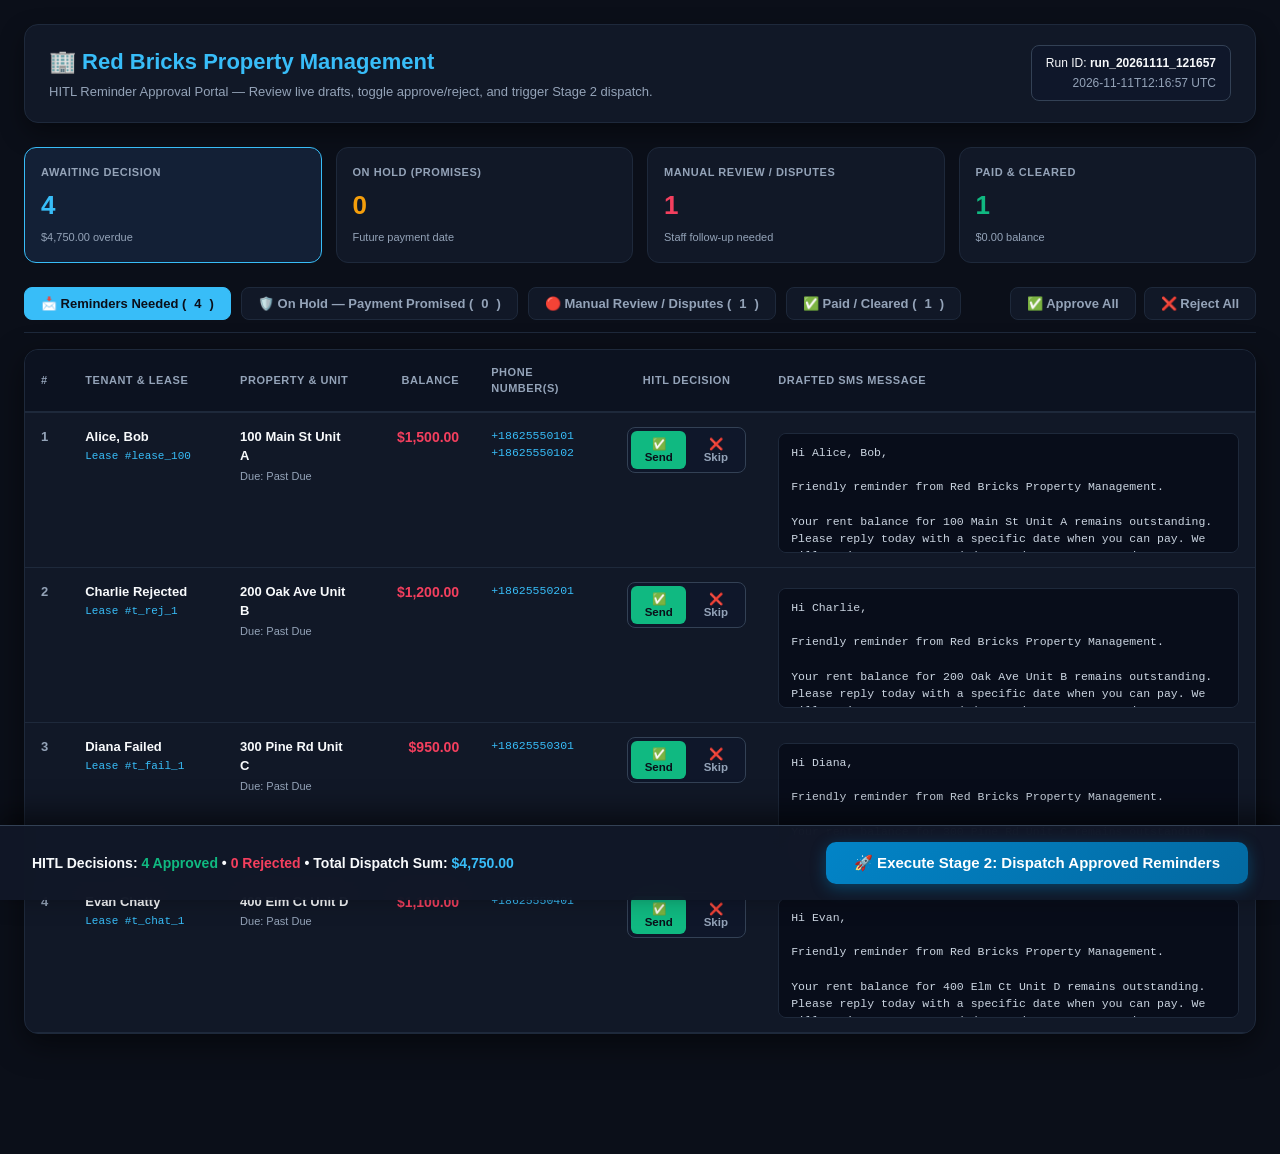
==== commit d5eab45c: "Add post-HITL verification, lease cooldown, reconciliation, and Final Excel Report" ====
--- a/web/hitl.html
+++ b/web/hitl.html
@@ -298,7 +298,7 @@
 </div>
 
 <script>
-const DATA = {"reminders": [{"decision_id": "hitl_1", "lease_id": "rv_lease_420", "tenant_id": "rv_lease_420", "tenant_name": "Frisco Nhek", "property_unit": "10120 Guardian Dr Pringle Towns_10120 Guardian Dr", "balance": 2152.5, "due_date": "Past Due", "recipients": ["Frisco Nhek"], "recipient_phones": ["+19802988496"], "draft_sms_text": "Hi Frisco,\n\nFriendly reminder from Red Bricks Property Management.\n\nYour rent balance for 10120 Guardian Dr Pringle Towns_10120 Guardian Dr remains outstanding. Please reply today with a specific date when you can pay. We will review your proposed date and try to accommodate a reasonable payment timeline before taking further action. Any payment arrangement is subject to confirmation.\n\nWe will also be mailing a 10-day notice regarding the unpaid rent. The associated mailing fees will be added to your account along with applicable late fees.\n\nYou can pay through your RentVine portal at:\nhttps://redbricksproperties.rentvine.com/portals/resident/make-payment\n\nIf you've already submitted payment, please reply so we can check its status.\n\nThank you!\n\nRBPM Bot", "sender_phone": "(980) 300-7559", "reason": "[DRY-RUN] Would send Stage 2 Escalation reminder for $2,152.50", "action": "SEND REMINDER", "status": "AWAITING_HITL_APPROVAL", "staged_at": "2026-11-10T17:59:13.696231"}, {"decision_id": "hitl_2", "lease_id": "rv_lease_362", "tenant_id": "rv_lease_362", "tenant_name": "Gary Owens", "property_unit": "10128 Guardian Dr Pringle Towns_10128 Guardian Dr", "balance": 20924.52, "due_date": "Past Due", "recipients": ["Gary Owens"], "recipient_phones": ["+18033706060"], "draft_sms_text": "Hi Gary,\n\nFriendly reminder from Red Bricks Property Management.\n\nYour rent balance for 10128 Guardian Dr Pringle Towns_10128 Guardian Dr remains outstanding. Please reply today with a specific date when you can pay. We will review your proposed date and try to accommodate a reasonable payment timeline before taking further action. Any payment arrangement is subject to confirmation.\n\nWe will also be mailing a 10-day notice regarding the unpaid rent. The associated mailing fees will be added to your account along with applicable late fees.\n\nYou can pay through your RentVine portal at:\nhttps://redbricksproperties.rentvine.com/portals/resident/make-payment\n\nIf you've already submitted payment, please reply so we can check its status.\n\nThank you!\n\nRBPM Bot", "sender_phone": "(980) 300-7559", "reason": "[DRY-RUN] Would send Stage 2 Escalation reminder for $20,924.52", "action": "SEND REMINDER", "status": "AWAITING_HITL_APPROVAL", "staged_at": "2026-11-10T17:59:13.696231"}, {"decision_id": "hitl_3", "lease_id": "282", "tenant_id": "rv_lease_282", "tenant_name": "Elissa, Sabastian", "property_unit": "10431 Bunclody Drive Villages at Back Creek_10431 Bunclody Drive", "balance": 1806.0, "due_date": "Past Due", "recipients": ["Elissa", "Sabastian"], "recipient_phones": ["+19802280214", "+19802263915"], "draft_sms_text": "Hi Elissa, Sabastian,\n\nFriendly reminder from Red Bricks Property Management.\n\nYour rent balance for 10431 Bunclody Drive Villages at Back Creek_10431 Bunclody Drive remains outstanding. Please reply today with a specific date when you can pay. We will review your proposed date and try to accommodate a reasonable payment timeline before taking further action. Any payment arrangement is subject to confirmation.\n\nWe will also be mailing a 10-day notice regarding the unpaid rent. The associated mailing fees will be added to your account along with applicable late fees.\n\nYou can pay through your RentVine portal at:\nhttps://redbricksproperties.rentvine.com/portals/resident/make-payment\n\nIf you've already submitted payment, please reply so we can check its status.\n\nThank you!\n\nRBPM Bot", "sender_phone": "(980) 300-7559", "reason": "[GROUP REMINDER] Lease 282 · 2 recipient(s): Elissa, Sabastian · Unpaid balance $1,806.00 — Stage 2 Escalation (10-day notice warning) group SMS dispatched to all co-tenants", "action": "SEND REMINDER", "status": "AWAITING_HITL_APPROVAL", "staged_at": "2026-11-10T17:59:13.696231"}, {"decision_id": "hitl_4", "lease_id": "268", "tenant_id": "rv_lease_268", "tenant_name": "Francis, Stephany", "property_unit": "13131 Hampton Bay Lane The Retreat at Cameron Commons_13131 Hampton Bay Lane", "balance": 2410.75, "due_date": "Past Due", "recipients": ["Francis", "Stephany"], "recipient_phones": ["+19803181566", "+17046743831"], "draft_sms_text": "Hi Francis, Stephany,\n\nFriendly reminder from Red Bricks Property Management.\n\nYour rent balance for 13131 Hampton Bay Lane The Retreat at Cameron Commons_13131 Hampton Bay Lane remains outstanding. Please reply today with a specific date when you can pay. We will review your proposed date and try to accommodate a reasonable payment timeline before taking further action. Any payment arrangement is subject to confirmation.\n\nWe will also be mailing a 10-day notice regarding the unpaid rent. The associated mailing fees will be added to your account along with applicable late fees.\n\nYou can pay through your RentVine portal at:\nhttps://redbricksproperties.rentvine.com/portals/resident/make-payment\n\nIf you've already submitted payment, please reply so we can check its status.\n\nThank you!\n\nRBPM Bot", "sender_phone": "(980) 300-7559", "reason": "[GROUP REMINDER] Lease 268 · 2 recipient(s): Francis, Stephany · Unpaid balance $2,410.75 — Stage 2 Escalation (10-day notice warning) group SMS dispatched to all co-tenants", "action": "SEND REMINDER", "status": "AWAITING_HITL_APPROVAL", "staged_at": "2026-11-10T17:59:13.696231"}, {"decision_id": "hitl_5", "lease_id": "223", "tenant_id": "rv_lease_223", "tenant_name": "Megan, Ryan", "property_unit": "2009 Vanderlyn Street Secrest Commons_2009 Vanderlyn Street", "balance": 1717.0, "due_date": "Past Due", "recipients": ["Megan", "Ryan"], "recipient_phones": ["+19544590730", "+19546839174"], "draft_sms_text": "Hi Megan, Ryan,\n\nFriendly reminder from Red Bricks Property Management.\n\nYour rent balance for 2009 Vanderlyn Street Secrest Commons_2009 Vanderlyn Street remains outstanding. Please reply today with a specific date when you can pay. We will review your proposed date and try to accommodate a reasonable payment timeline before taking further action. Any payment arrangement is subject to confirmation.\n\nWe will also be mailing a 10-day notice regarding the unpaid rent. The associated mailing fees will be added to your account along with applicable late fees.\n\nYou can pay through your RentVine portal at:\nhttps://redbricksproperties.rentvine.com/portals/resident/make-payment\n\nIf you've already submitted payment, please reply so we can check its status.\n\nThank you!\n\nRBPM Bot", "sender_phone": "(980) 300-7559", "reason": "[GROUP REMINDER] Lease 223 · 2 recipient(s): Megan, Ryan · Unpaid balance $1,717.00 — Stage 2 Escalation (10-day notice warning) group SMS dispatched to all co-tenants", "action": "SEND REMINDER", "status": "AWAITING_HITL_APPROVAL", "staged_at": "2026-11-10T17:59:13.696231"}, {"decision_id": "hitl_6", "lease_id": "198", "tenant_id": "rv_lease_198", "tenant_name": "Porsharae, Rosanna", "property_unit": "2778 Yeager Drive Northwest Piper Landing_2778 Yeager Drive Northwest", "balance": 2199.75, "due_date": "Past Due", "recipients": ["Porsharae", "Rosanna"], "recipient_phones": ["+18436350956", "+18439091412"], "draft_sms_text": "Hi Porsharae, Rosanna,\n\nFriendly reminder from Red Bricks Property Management.\n\nYour rent balance for 2778 Yeager Drive Northwest Piper Landing_2778 Yeager Drive Northwest remains outstanding. Please reply today with a specific date when you can pay. We will review your proposed date and try to accommodate a reasonable payment timeline before taking further action. Any payment arrangement is subject to confirmation.\n\nWe will also be mailing a 10-day notice regarding the unpaid rent. The associated mailing fees will be added to your account along with applicable late fees.\n\nYou can pay through your RentVine portal at:\nhttps://redbricksproperties.rentvine.com/portals/resident/make-payment\n\nIf you've already submitted payment, please reply so we can check its status.\n\nThank you!\n\nRBPM Bot", "sender_phone": "(980) 300-7559", "reason": "[GROUP REMINDER] Lease 198 · 2 recipient(s): Porsharae, Rosanna · Unpaid balance $2,199.75 — Stage 2 Escalation (10-day notice warning) group SMS dispatched to all co-tenants", "action": "SEND REMINDER", "status": "AWAITING_HITL_APPROVAL", "staged_at": "2026-11-10T17:59:13.696231"}, {"decision_id": "hitl_7", "lease_id": "465", "tenant_id": "rv_lease_465", "tenant_name": "Jernae, Jermaine", "property_unit": "4902 Tradd Cir Charlestown_4902 Tradd Cir", "balance": 200.5, "due_date": "Past Due", "recipients": ["Jernae", "Jermaine"], "recipient_phones": ["+17042077934", "+13138981743"], "draft_sms_text": "Hi Jernae, Jermaine,\n\nFriendly reminder from Red Bricks Property Management.\n\nYour rent balance for 4902 Tradd Cir Charlestown_4902 Tradd Cir remains outstanding. Please reply today with a specific date when you can pay. We will review your proposed date and try to accommodate a reasonable payment timeline before taking further action. Any payment arrangement is subject to confirmation.\n\nWe will also be mailing a 10-day notice regarding the unpaid rent. The associated mailing fees will be added to your account along with applicable late fees.\n\nYou can pay through your RentVine portal at:\nhttps://redbricksproperties.rentvine.com/portals/resident/make-payment\n\nIf you've already submitted payment, please reply so we can check its status.\n\nThank you!\n\nRBPM Bot", "sender_phone": "(980) 300-7559", "reason": "[GROUP REMINDER] Lease 465 · 2 recipient(s): Jernae, Jermaine · Unpaid balance $200.50 — Stage 2 Escalation (10-day notice warning) group SMS dispatched to all co-tenants", "action": "SEND REMINDER", "status": "AWAITING_HITL_APPROVAL", "staged_at": "2026-11-10T17:59:13.696231"}, {"decision_id": "hitl_8", "lease_id": "rv_lease_3", "tenant_id": "rv_lease_3", "tenant_name": "Damion Smith", "property_unit": "5026 Falstone Drive Aberdeen_5026 Falstone Drive", "balance": 2199.75, "due_date": "Past Due", "recipients": ["Damion Smith"], "recipient_phones": ["+17045648988"], "draft_sms_text": "Hi Damion,\n\nFriendly reminder from Red Bricks Property Management.\n\nYour rent balance for 5026 Falstone Drive Aberdeen_5026 Falstone Drive remains outstanding. Please reply today with a specific date when you can pay. We will review your proposed date and try to accommodate a reasonable payment timeline before taking further action. Any payment arrangement is subject to confirmation.\n\nWe will also be mailing a 10-day notice regarding the unpaid rent. The associated mailing fees will be added to your account along with applicable late fees.\n\nYou can pay through your RentVine portal at:\nhttps://redbricksproperties.rentvine.com/portals/resident/make-payment\n\nIf you've already submitted payment, please reply so we can check its status.\n\nThank you!\n\nRBPM Bot", "sender_phone": "(980) 300-7559", "reason": "[DRY-RUN] Would send Stage 2 Escalation reminder for $2,199.75", "action": "SEND REMINDER", "status": "AWAITING_HITL_APPROVAL", "staged_at": "2026-11-10T17:59:13.696231"}, {"decision_id": "hitl_9", "lease_id": "288", "tenant_id": "rv_lease_288", "tenant_name": "Kenneth, Ajile", "property_unit": "6126 Russo Court Walnut Creek_6126 Russo Court", "balance": 3255.0, "due_date": "Past Due", "recipients": ["Kenneth", "Ajile"], "recipient_phones": ["+18565772392", "+18564349368"], "draft_sms_text": "Hi Kenneth, Ajile,\n\nFriendly reminder from Red Bricks Property Management.\n\nYour rent balance for 6126 Russo Court Walnut Creek_6126 Russo Court remains outstanding. Please reply today with a specific date when you can pay. We will review your proposed date and try to accommodate a reasonable payment timeline before taking further action. Any payment arrangement is subject to confirmation.\n\nWe will also be mailing a 10-day notice regarding the unpaid rent. The associated mailing fees will be added to your account along with applicable late fees.\n\nYou can pay through your RentVine portal at:\nhttps://redbricksproperties.rentvine.com/portals/resident/make-payment\n\nIf you've already submitted payment, please reply so we can check its status.\n\nThank you!\n\nRBPM Bot", "sender_phone": "(980) 300-7559", "reason": "[GROUP REMINDER] Lease 288 · 2 recipient(s): Kenneth, Ajile · Unpaid balance $3,255.00 — Stage 2 Escalation (10-day notice warning) group SMS dispatched to all co-tenants", "action": "SEND REMINDER", "status": "AWAITING_HITL_APPROVAL", "staged_at": "2026-11-10T17:59:13.696231"}, {"decision_id": "hitl_10", "lease_id": "193", "tenant_id": "rv_lease_193", "tenant_name": "Tia, Kelis", "property_unit": "784 Earhart Street Northwest Piper Landing_784 Earhart Street Northwest", "balance": 2147.25, "due_date": "Past Due", "recipients": ["Tia", "Kelis"], "recipient_phones": ["+17044905406", "+12158924039"], "draft_sms_text": "Hi Tia, Kelis,\n\nFriendly reminder from Red Bricks Property Management.\n\nYour rent balance for 784 Earhart Street Northwest Piper Landing_784 Earhart Street Northwest remains outstanding. Please reply today with a specific date when you can pay. We will review your proposed date and try to accommodate a reasonable payment timeline before taking further action. Any payment arrangement is subject to confirmation.\n\nWe will also be mailing a 10-day notice regarding the unpaid rent. The associated mailing fees will be added to your account along with applicable late fees.\n\nYou can pay through your RentVine portal at:\nhttps://redbricksproperties.rentvine.com/portals/resident/make-payment\n\nIf you've already submitted payment, please reply so we can check its status.\n\nThank you!\n\nRBPM Bot", "sender_phone": "(980) 300-7559", "reason": "[GROUP REMINDER] Lease 193 · 2 recipient(s): Tia, Kelis · Unpaid balance $2,147.25 — Stage 2 Escalation (10-day notice warning) group SMS dispatched to all co-tenants", "action": "SEND REMINDER", "status": "AWAITING_HITL_APPROVAL", "staged_at": "2026-11-10T17:59:13.696231"}, {"decision_id": "hitl_11", "lease_id": "rv_lease_340", "tenant_id": "rv_lease_340", "tenant_name": "Christopher Pittman", "property_unit": "834 Daly Circle Fairway_834 Daly Circle", "balance": 6925.25, "due_date": "Past Due", "recipients": ["Christopher Pittman"], "recipient_phones": ["+19803130149"], "draft_sms_text": "Hi Christopher,\n\nFriendly reminder from Red Bricks Property Management.\n\nYour rent balance for 834 Daly Circle Fairway_834 Daly Circle remains outstanding. Please reply today with a specific date when you can pay. We will review your proposed date and try to accommodate a reasonable payment timeline before taking further action. Any payment arrangement is subject to confirmation.\n\nWe will also be mailing a 10-day notice regarding the unpaid rent. The associated mailing fees will be added to your account along with applicable late fees.\n\nYou can pay through your RentVine portal at:\nhttps://redbricksproperties.rentvine.com/portals/resident/make-payment\n\nIf you've already submitted payment, please reply so we can check its status.\n\nThank you!\n\nRBPM Bot", "sender_phone": "(980) 300-7559", "reason": "[DRY-RUN] Would send Stage 2 Escalation reminder for $6,925.25", "action": "SEND REMINDER", "status": "AWAITING_HITL_APPROVAL", "staged_at": "2026-11-10T17:59:13.696231"}, {"decision_id": "hitl_12", "lease_id": "654", "tenant_id": "rv_lease_654", "tenant_name": "Kukunoor Tenant, Second Kukunoor Tenant", "property_unit": "8620 Fairgreen Avenue 8620 Fairgreen Avenue", "balance": 2050.0, "due_date": "Past Due", "recipients": ["Kukunoor Tenant", "Second Kukunoor Tenant"], "recipient_phones": ["+18622205006", "+19802941035"], "draft_sms_text": "Hi Kukunoor Tenant, Second Kukunoor Tenant,\n\nFriendly reminder from Red Bricks Property Management.\n\nYour rent balance for 8620 Fairgreen Avenue 8620 Fairgreen Avenue remains outstanding. Please reply today with a specific date when you can pay. We will review your proposed date and try to accommodate a reasonable payment timeline before taking further action. Any payment arrangement is subject to confirmation.\n\nWe will also be mailing a 10-day notice regarding the unpaid rent. The associated mailing fees will be added to your account along with applicable late fees.\n\nYou can pay through your RentVine portal at:\nhttps://redbricksproperties.rentvine.com/portals/resident/make-payment\n\nIf you've already submitted payment, please reply so we can check its status.\n\nThank you!\n\nRBPM Bot", "sender_phone": "(980) 300-7559", "reason": "[GROUP REMINDER] Lease 654 · 2 recipient(s): Kukunoor Tenant, Second Kukunoor Tenant · Unpaid balance $2,050.00 — Stage 2 Escalation (10-day notice warning) group SMS dispatched to all co-tenants", "action": "SEND REMINDER", "status": "AWAITING_HITL_APPROVAL", "staged_at": "2026-11-10T17:59:13.696231"}], "promises": [{"tenant_name": "Brian Fagin", "property_unit": "2603 Bridle Brook Way Canterbury Place_2603 Bridle Brook Way", "balance": 3696.0, "due_date": "Promised", "reason": "Active promise on file in Note by AI Rent Reminder Agent to pay by 2026-11-13"}, {"tenant_name": "Shelly Fagin", "property_unit": "2603 Bridle Brook Way Canterbury Place_2603 Bridle Brook Way", "balance": 0.0, "due_date": "Promised", "reason": "[Co-Tenant of Brian Fagin] Active promise on file in Note by AI Rent Reminder Agent to pay by 2026-11-13"}, {"tenant_name": "Lonnic Robinson", "property_unit": "2885 Yeager Drive Northwest Piper Landing_2885 Yeager Drive NW", "balance": 2659.51, "due_date": "Promised", "reason": "Active promise on file in Note by AI Rent Reminder Agent to pay by 2026-11-12"}, {"tenant_name": "Lindsay Robinson", "property_unit": "2885 Yeager Drive Northwest Piper Landing_2885 Yeager Drive NW", "balance": 0.0, "due_date": "Promised", "reason": "[Co-Tenant of Lonnic Robinson] Active promise on file in Note by AI Rent Reminder Agent to pay by 2026-11-12"}], "manual_reviews": [{"tenant_name": "Yuliya Chernyshov", "property_unit": "1572 Forkhorn Drive Veronica Springs_1572 Forkhorn Drive", "balance": 126.76, "reason": "Total outstanding balance ($126.76) is greater than $0 but less than $200 — automatically moved to Manual Review / Disputes for staff verification."}, {"tenant_name": "Ilya Chernyshov", "property_unit": "1572 Forkhorn Drive Veronica Springs_1572 Forkhorn Drive", "balance": 0.0, "reason": "[Co-Tenant of Yuliya Chernyshov] Total outstanding balance ($126.76) is greater than $0 but less than $200 — automatically moved to Manual Review / Disputes for staff verification."}, {"tenant_name": "Bridgette Jones", "property_unit": "2026 Tears Lane City Park_2026 Tears Lane", "balance": 4933.74, "reason": "Follow-Up Notes contains 'Manual Review' in RentVine — automated reminders disabled for staff review"}, {"tenant_name": "Zatrel Lee-Phillips", "property_unit": "3530 Secrest Landing Secrest Landing_3530 Secrest Landing", "balance": 24.0, "reason": "Total outstanding balance ($24.00) is greater than $0 but less than $200 — automatically moved to Manual Review / Disputes for staff verification."}, {"tenant_name": "Courtney Winkelman", "property_unit": "3530 Secrest Landing Secrest Landing_3530 Secrest Landing", "balance": 0.0, "reason": "[Co-Tenant of Zatrel Lee-Phillips] Total outstanding balance ($24.00) is greater than $0 but less than $200 — automatically moved to Manual Review / Disputes for staff verification."}, {"tenant_name": "Ke'Juana Ford", "property_unit": "3603 Backwater Street Childers Park_3603 Backwater Street", "balance": 3184.01, "reason": "Follow-Up Notes contains 'Manual Review' in RentVine — automated reminders disabled for staff review"}, {"tenant_name": "Reginald McCollum", "property_unit": "3667 Ascott Commons Lane Southwest Settlers Landing_3667 Ascott Commons Lane Southwest", "balance": 95.75, "reason": "Total outstanding balance ($95.75) is greater than $0 but less than $200 — automatically moved to Manual Review / Disputes for staff verification."}, {"tenant_name": "Lisa Bozella", "property_unit": "3667 Ascott Commons Lane Southwest Settlers Landing_3667 Ascott Commons Lane Southwest", "balance": 0.0, "reason": "[Co-Tenant of Reginald McCollum] Total outstanding balance ($95.75) is greater than $0 but less than $200 — automatically moved to Manual Review / Disputes for staff verification."}, {"tenant_name": "Mark Jones", "property_unit": "5142 Elementary View Drive Hucks Landing_5142 Elementary View Drive", "balance": 2357.25, "reason": "Follow-Up Notes contains 'Manual Review' in RentVine — automated reminders disabled for staff review"}, {"tenant_name": "Tao Peng", "property_unit": "5601 Stafford Road Brookdale Village_5601 Stafford Road", "balance": 4414.0, "reason": "Follow-Up Notes contains 'Manual Review' in RentVine — automated reminders disabled for staff review"}, {"tenant_name": "Neeraj Sharma", "property_unit": "7402 Dover Mill Drive Southwest The Mills at Rocky River_7402 Dover Mill Drive Southwest", "balance": 50.0, "reason": "Total outstanding balance ($50.00) is greater than $0 but less than $200 — automatically moved to Manual Review / Disputes for staff verification."}, {"tenant_name": "Nalini Sharma", "property_unit": "7402 Dover Mill Drive Southwest The Mills at Rocky River_7402 Dover Mill Drive Southwest", "balance": 0.0, "reason": "[Co-Tenant of Neeraj Sharma] Total outstanding balance ($50.00) is greater than $0 but less than $200 — automatically moved to Manual Review / Disputes for staff verification."}, {"tenant_name": "Daniel Campbell", "property_unit": "9621 Cheery Meadow Drive Villages at Rosedale_9621 Cheery Meadow Drive", "balance": 2829.75, "reason": "Follow-Up Notes contains 'Manual Review' in RentVine — automated reminders disabled for staff review"}, {"tenant_name": "Jami Campbell", "property_unit": "9621 Cheery Meadow Drive Villages at Rosedale_9621 Cheery Meadow Drive", "balance": 0.0, "reason": "[Co-Tenant of Daniel Campbell] Follow-Up Notes contains 'Manual Review' in RentVine — automated reminders disabled for staff review"}, {"tenant_name": "Carlie Cox", "property_unit": "Georgetown Crossing_5243 Brailey Circle Unit 117", "balance": 0.0, "reason": "Follow-Up Notes contains 'Manual Review' in RentVine — automated reminders disabled for staff review"}, {"tenant_name": "Joseph Paschal jr", "property_unit": "Georgetown Crossing_5243 Brailey Circle Unit 117", "balance": 0.0, "reason": "[Co-Tenant of Carlie Cox] Follow-Up Notes contains 'Manual Review' in RentVine — automated reminders disabled for staff review"}, {"tenant_name": "Joseph Souffrant", "property_unit": "Holcomb Woods_5095 Crabapple Ln Unit 442", "balance": 0.0, "reason": "Follow-Up Notes contains 'Manual Review' in RentVine — automated reminders disabled for staff review"}], "paid": [{"tenant_name": "Dominick Duncan", "property_unit": "1850 Teachers House Road Unit 196", "balance": 0.0}, {"tenant_name": "Christine Denaro", "property_unit": "1850 Teachers House Road Unit 196", "balance": 0.0}, {"tenant_name": "Seth Worthen", "property_unit": "4060 Backwater Street Unit 72", "balance": 0.0}, {"tenant_name": "Courtney Worthen", "property_unit": "4060 Backwater Street Unit 72", "balance": 0.0}, {"tenant_name": "Kimberly Tum Suden", "property_unit": "586 Brookhaven Drive Unit 137", "balance": 0.0}, {"tenant_name": "Carl Tum Suden", "property_unit": "586 Brookhaven Drive Unit 137", "balance": 0.0}, {"tenant_name": "Arjun Shujalpurkar", "property_unit": "Aberdeen_2034 Highland Park Dr Unit 420", "balance": 0.0}, {"tenant_name": "Ekta Vijaykumar", "property_unit": "Aberdeen_2034 Highland Park Dr Unit 420", "balance": 0.0}, {"tenant_name": "Bharathi Swamy Chandrasekhara", "property_unit": "Aberdeen_3160 Lilac Grove Drive Unit 336", "balance": 0.0}, {"tenant_name": "Aparna Rao", "property_unit": "Aberdeen_3160 Lilac Grove Drive Unit 336", "balance": 0.0}, {"tenant_name": "Anil Krishna Adusumilli", "property_unit": "Aberdeen_3160 Lilac Grove Drive Unit 336", "balance": 0.0}, {"tenant_name": "Sunanda Veganti", "property_unit": "Aberdeen_3160 Lilac Grove Drive Unit 336", "balance": 0.0}, {"tenant_name": "Jason Oskamp", "property_unit": "Aberdeen_3220 Lilac Grove Drive Unit 337", "balance": 0.0}, {"tenant_name": "Snehesh Thalapaneni", "property_unit": "Aberdeen_4053 Lawnview Drive Unit 3", "balance": 0.0}, {"tenant_name": "Vindhya Smitha Dondapati", "property_unit": "Aberdeen_4053 Lawnview Drive Unit 3", "balance": 0.0}, {"tenant_name": "Brittany Duke", "property_unit": "Aberdeen_4053 Lawnview Drive Unit 3", "balance": 0.0}, {"tenant_name": "Brandyn McLeod", "property_unit": "Aberdeen_5026 Falstone Drive Unit 4", "balance": 0.0}, {"tenant_name": "Amanda Alexander", "property_unit": "Aberdeen_5029 Falstone Drive Unit 5", "balance": 0.0}, {"tenant_name": "Joseph DiLeo", "property_unit": "Aberdeen_5029 Falstone Drive Unit 5", "balance": 0.0}, {"tenant_name": "Teena Raymond", "property_unit": "Aberdeen_5044 Falstone Drive Unit 6", "balance": 0.0}, {"tenant_name": "Lynnox Davis", "property_unit": "Aberdeen_5052 Falstone Dr Unit 510", "balance": 0.0}, {"tenant_name": "Kendell Brown", "property_unit": "Aberdeen_5052 Falstone Dr Unit 510", "balance": 0.0}, {"tenant_name": "Trevor King", "property_unit": "Aberdeen_7145 Bentz Street Unit 7", "balance": 0.0}, {"tenant_name": "Emma melton", "property_unit": "Aberdeen_7145 Bentz Street Unit 7", "balance": 0.0}, {"tenant_name": "Shakeila Bobbitt Lane", "property_unit": "Aberdeen_7145 Bentz Street Unit 7", "balance": 0.0}, {"tenant_name": "Shaneetra Bobbitt", "property_unit": "Aberdeen_7145 Bentz Street Unit 7", "balance": 0.0}, {"tenant_name": "Najibullah Mayar", "property_unit": "Aberdeen_8006 Ramsburg Drive Unit 8", "balance": 0.0}, {"tenant_name": "Madiha Arifi", "property_unit": "Aberdeen_8006 Ramsburg Drive Unit 8", "balance": 0.0}, {"tenant_name": "Prathap Alvakonda", "property_unit": "Adair Woods_10730 Tuff Lane Unit 10", "balance": 0.0}, {"tenant_name": "Thilokthama Alvakonda", "property_unit": "Adair Woods_10730 Tuff Lane Unit 10", "balance": 0.0}, {"tenant_name": "Rajashekar Koteru", "property_unit": "Adair Woods_10730 Tuff Lane Unit 10", "balance": 0.0}, {"tenant_name": "Srujana Idamakanti", "property_unit": "Adair Woods_10730 Tuff Lane Unit 10", "balance": 0.0}, {"tenant_name": "Jessica Mcglynn", "property_unit": "Adair Woods_10749 Adair Woods Dr Unit 554", "balance": 0.0}, {"tenant_name": "Matthew Hutcheson", "property_unit": "Adair Woods_10749 Adair Woods Dr Unit 554", "balance": 0.0}, {"tenant_name": "Jerry Dearden", "property_unit": "Adair Woods_10820 Tuff Lane Unit 623", "balance": 0.0}, {"tenant_name": "Natalie Dearden", "property_unit": "Adair Woods_10820 Tuff Lane Unit 623", "balance": 0.0}, {"tenant_name": "Johnmicah Potter", "property_unit": "Adair Woods_10820 Tuff Lane Unit 623", "balance": 0.0}, {"tenant_name": "Miles Hanes", "property_unit": "Adair Woods_3885 Cullen Meadows Drive Unit 9", "balance": 0.0}, {"tenant_name": "Jessica Hanes", "property_unit": "Adair Woods_3885 Cullen Meadows Drive Unit 9", "balance": 0.0}, {"tenant_name": "Rachel Rixner", "property_unit": "Arbor Hills_1815 Arbor Vista Drive Unit 11", "balance": 0.0}, {"tenant_name": "Jessica Peterson", "property_unit": "Arbor Hills_1815 Arbor Vista Drive Unit 11", "balance": 0.0}, {"tenant_name": "Joyjit Ghosh", "property_unit": "Arbor Hills_1815 Arbor Vista Drive Unit 11", "balance": 0.0}, {"tenant_name": "Banu Priya Jayaraman", "property_unit": "Ardrey Kell Villages_11346 Cedar Walk Lane Unit 13", "balance": 0.0}, {"tenant_name": "Arunkumar Ganesan", "property_unit": "Ardrey Kell Villages_11346 Cedar Walk Lane Unit 13", "balance": 0.0}, {"tenant_name": "Abhinay Jhamb", "property_unit": "Ardrey Kell Villages_15322 Canmore Street, Charlotte, NC 28277 Unit 14", "balance": 0.0}, {"tenant_name": "Tuhi Jhamb", "property_unit": "Ardrey Kell Villages_15322 Canmore Street, Charlotte, NC 28277 Unit 14", "balance": 0.0}, {"tenant_name": "Mitchel Hansinger", "property_unit": "Ardrey Kell Villages_15426 Canmore Street Unit 15", "balance": 0.0}, {"tenant_name": "Magadhi Diwanji", "property_unit": "Ardrey Kell Villages_15426 Canmore Street Unit 15", "balance": 0.0}, {"tenant_name": "Vivek Diwanji", "property_unit": "Ardrey Kell Villages_15426 Canmore Street Unit 15", "balance": 0.0}, {"tenant_name": "Maria Reid", "property_unit": "Aria at the Park_1713 Unison Drive Unit 16", "balance": 0.0}, {"tenant_name": "Dwight Reid", "property_unit": "Aria at the Park_1713 Unison Drive Unit 16", "balance": 0.0}, {"tenant_name": "Susan McDuffie", "property_unit": "Aria at the Park_2837 Ensemble Court Unit 17", "balance": 0.0}, {"tenant_name": "Terry Penny", "property_unit": "Aria at the Park_2837 Ensemble Court Unit 17", "balance": 0.0}, {"tenant_name": "Monica Perkins", "property_unit": "Aria at the Park_2837 Ensemble Court Unit 17", "balance": 0.0}, {"tenant_name": "Robert Perkins", "property_unit": "Aria at the Park_2837 Ensemble Court Unit 17", "balance": 0.0}, {"tenant_name": "David Allen Reeder", "property_unit": "Ashe Downs Townhomes_490 Tayberry Ln Unit 408", "balance": 0.0}, {"tenant_name": "Aiyanna Chawlk", "property_unit": "Ashton Manor_230 Winston Ln Unit 527", "balance": 0.0}, {"tenant_name": "Joanna Denise Imessantiago", "property_unit": "Ashton Manor_230 Winston Ln Unit 527", "balance": 0.0}, {"tenant_name": "Dennis Matasaru", "property_unit": "Avienmore_11026 Lochmere Rd Unit 571", "balance": 0.0}, {"tenant_name": "Sacheendra Avulapati", "property_unit": "Avondale_3833 Fairlady Ln Unit 587", "balance": 0.0}, {"tenant_name": "Monica Garrett", "property_unit": "Back Creek Chase_10405 Plantain Court Unit 18", "balance": 0.0}, {"tenant_name": "Chloe Branch", "property_unit": "Back Creek Chase_10405 Plantain Court Unit 18", "balance": 0.0}, {"tenant_name": "Brittney Sanderson", "property_unit": "Bailey Run_5108 Carrick St Unit 419", "balance": 0.0}, {"tenant_name": "Mark Hansen", "property_unit": "Bailey Run_5108 Carrick St Unit 419", "balance": 0.0}, {"tenant_name": "Gavin Cutrino", "property_unit": "Barrington_2808 Twinberry Lane Unit 19", "balance": 0.0}, {"tenant_name": "Grace Cutrino", "property_unit": "Barrington_2808 Twinberry Lane Unit 19", "balance": 0.0}, {"tenant_name": "John Tyson", "property_unit": "Barrington_2808 Twinberry Lane Unit 19", "balance": 0.0}, {"tenant_name": "Erick Reyes Villa", "property_unit": "Belterra_2220 Belterra Drive Unit 20", "balance": 0.0}, {"tenant_name": "Kelly Oatman", "property_unit": "Belterra_2220 Belterra Drive Unit 20", "balance": 0.0}, {"tenant_name": "Roshelle C Johnson-Withers", "property_unit": "Belterra_2352 Belterra Drive Unit 339", "balance": 0.0}, {"tenant_name": "Derrick Earl Withers", "property_unit": "Belterra_2352 Belterra Drive Unit 339", "balance": 0.0}, {"tenant_name": "Cassidy Jackson", "property_unit": "Berewick_10223 Kelso Court Unit 21", "balance": 0.0}, {"tenant_name": "Toni Jackson", "property_unit": "Berewick_10223 Kelso Court Unit 21", "balance": 0.0}, {"tenant_name": "Christine Vande Velde", "property_unit": "Berewick_10233 Kelso Court Unit 22", "balance": 0.0}, {"tenant_name": "Alice Vande Velde", "property_unit": "Berewick_10233 Kelso Court Unit 22", "balance": 0.0}, {"tenant_name": "Christopher Schonfield", "property_unit": "Berewick_10320 Ebbets Road Unit 23", "balance": 0.0}, {"tenant_name": "Kayla Schonfield", "property_unit": "Berewick_10320 Ebbets Road Unit 23", "balance": 0.0}, {"tenant_name": "James Rhodes", "property_unit": "Berewick_10613 Bere Island Drive Unit 24", "balance": 0.0}, {"tenant_name": "Tracey Rhodes", "property_unit": "Berewick_10613 Bere Island Drive Unit 24", "balance": 0.0}, {"tenant_name": "Trevor Ainslie", "property_unit": "Berewick_10613 Bere Island Drive Unit 24", "balance": 0.0}, {"tenant_name": "Allison Mccarthy", "property_unit": "Berewick_10613 Bere Island Drive Unit 24", "balance": 0.0}, {"tenant_name": "Denise Maza", "property_unit": "Blackstone Bay_4178 Steel Way Unit 499", "balance": 0.0}, {"tenant_name": "Andrew Maza", "property_unit": "Blackstone Bay_4178 Steel Way Unit 499", "balance": 0.0}, {"tenant_name": "Jordan Black", "property_unit": "Blackstone Bay_7879 Iron Road Unit 25", "balance": 0.0}, {"tenant_name": "Victoria Black", "property_unit": "Blackstone Bay_7879 Iron Road Unit 25", "balance": 0.0}, {"tenant_name": "Ben Torrisi", "property_unit": "Blakeney Heath_9225 Autumn Applause Drive Unit 26", "balance": 0.0}, {"tenant_name": "Jessica Torrisi", "property_unit": "Blakeney Heath_9225 Autumn Applause Drive Unit 26", "balance": 0.0}, {"tenant_name": "Tyqi Nelson", "property_unit": "Blakeney Preserve_8911 Kirkley View Court Unit 27", "balance": 0.0}, {"tenant_name": "Joshua Watts", "property_unit": "Blakeney Preserve_8911 Kirkley View Court Unit 27", "balance": 0.0}, {"tenant_name": "Laura Schaumann", "property_unit": "Blakeney Preserve_8911 Kirkley View Court Unit 27", "balance": 0.0}, {"tenant_name": "Hannah Blatt", "property_unit": "Blakeney Preserve_9146 Redmond Trace Road Unit 28", "balance": 0.0}, {"tenant_name": "Adam Blatt", "property_unit": "Blakeney Preserve_9146 Redmond Trace Road Unit 28", "balance": 0.0}, {"tenant_name": "Tracey Melton", "property_unit": "Blue Sky Meadows - 409 Wild Dove Ct, Monroe, NC 28110 Unit 29", "balance": 0.0}, {"tenant_name": "Gloria Lutes", "property_unit": "Blue Sky Meadows - 409 Wild Dove Ct, Monroe, NC 28110 Unit 29", "balance": 0.0}, {"tenant_name": "Jacob Melton", "property_unit": "Blue Sky Meadows - 409 Wild Dove Ct, Monroe, NC 28110 Unit 29", "balance": 0.0}, {"tenant_name": "Jeffrey Lutes", "property_unit": "Blue Sky Meadows - 409 Wild Dove Ct, Monroe, NC 28110 Unit 29", "balance": 0.0}, {"tenant_name": "Brenden Padgett", "property_unit": "Blue Sky Meadows - 416 Wild Dove Ct Unit 30", "balance": 0.0}, {"tenant_name": "Staci Vargas", "property_unit": "Blue Sky Meadows - 416 Wild Dove Ct Unit 30", "balance": 0.0}, {"tenant_name": "Natalia Vargas", "property_unit": "Blue Sky Meadows - 416 Wild Dove Ct Unit 30", "balance": 0.0}, {"tenant_name": "Krystyna Verhovetchi", "property_unit": "Blue Sky Meadows_2034 Blue Sky Meadows Dr Unit 577", "balance": 0.0}], "metrics": {"run_id": "run_20261110_175901", "completed_at": "2026-11-10T17:59:12.110770", "total_active_leases": 1045, "reminders_awaiting_hitl": 12, "promises_on_file": 4, "paid_cleared": 1128, "manual_review_disputes": 17, "in_cooldown_grace": 0, "total_overdue_balance": 72359.04000000001}};
+const DATA = {"reminders": [{"decision_id": "hitl_1", "lease_id": "lease_100", "tenant_id": "t_grp_1", "tenant_name": "Alice, Bob", "property_unit": "100 Main St Unit A", "balance": 1500.0, "due_date": "Past Due", "recipients": ["Alice", "Bob"], "recipient_phones": ["+18625550101", "+18625550102"], "draft_sms_text": "Hi Alice, Bob,\n\nFriendly reminder from Red Bricks Property Management.\n\nYour rent balance for 100 Main St Unit A remains outstanding. Please reply today with a specific date when you can pay. We will review your proposed date and try to accommodate a reasonable payment timeline before taking further action. Any payment arrangement is subject to confirmation.\n\nWe will also be mailing a 10-day notice regarding the unpaid rent. The associated mailing fees will be added to your account along with applicable late fees.\n\nYou can pay through your RentVine portal at:\nhttps://redbricksproperties.rentvine.com/portals/resident/make-payment\n\nIf you've already submitted payment, please reply so we can check its status.\n\nThank you!\n\nRBPM Bot", "sender_phone": "(980) 300-7559", "reason": "[GROUP REMINDER] Lease lease_100 · 2 recipient(s): Alice, Bob · Unpaid balance $1,500.00 — Stage 2 Escalation (10-day notice warning) group SMS dispatched to all co-tenants", "action": "SEND REMINDER", "status": "AWAITING_HITL_APPROVAL", "staged_at": "2026-11-11T12:16:57.667080"}, {"decision_id": "hitl_2", "lease_id": "t_rej_1", "tenant_id": "t_rej_1", "tenant_name": "Charlie Rejected", "property_unit": "200 Oak Ave Unit B", "balance": 1200.0, "due_date": "Past Due", "recipients": ["Charlie Rejected"], "recipient_phones": ["+18625550201"], "draft_sms_text": "Hi Charlie,\n\nFriendly reminder from Red Bricks Property Management.\n\nYour rent balance for 200 Oak Ave Unit B remains outstanding. Please reply today with a specific date when you can pay. We will review your proposed date and try to accommodate a reasonable payment timeline before taking further action. Any payment arrangement is subject to confirmation.\n\nWe will also be mailing a 10-day notice regarding the unpaid rent. The associated mailing fees will be added to your account along with applicable late fees.\n\nYou can pay through your RentVine portal at:\nhttps://redbricksproperties.rentvine.com/portals/resident/make-payment\n\nIf you've already submitted payment, please reply so we can check its status.\n\nThank you!\n\nRBPM Bot", "sender_phone": "(980) 300-7559", "reason": "[DRY-RUN] Would send Stage 2 Escalation reminder for $1,200.00", "action": "SEND REMINDER", "status": "AWAITING_HITL_APPROVAL", "staged_at": "2026-11-11T12:16:57.667080"}, {"decision_id": "hitl_3", "lease_id": "t_fail_1", "tenant_id": "t_fail_1", "tenant_name": "Diana Failed", "property_unit": "300 Pine Rd Unit C", "balance": 950.0, "due_date": "Past Due", "recipients": ["Diana Failed"], "recipient_phones": ["+18625550301"], "draft_sms_text": "Hi Diana,\n\nFriendly reminder from Red Bricks Property Management.\n\nYour rent balance for 300 Pine Rd Unit C remains outstanding. Please reply today with a specific date when you can pay. We will review your proposed date and try to accommodate a reasonable payment timeline before taking further action. Any payment arrangement is subject to confirmation.\n\nWe will also be mailing a 10-day notice regarding the unpaid rent. The associated mailing fees will be added to your account along with applicable late fees.\n\nYou can pay through your RentVine portal at:\nhttps://redbricksproperties.rentvine.com/portals/resident/make-payment\n\nIf you've already submitted payment, please reply so we can check its status.\n\nThank you!\n\nRBPM Bot", "sender_phone": "(980) 300-7559", "reason": "[DRY-RUN] Would send Stage 2 Escalation reminder for $950.00", "action": "SEND REMINDER", "status": "AWAITING_HITL_APPROVAL", "staged_at": "2026-11-11T12:16:57.667080"}, {"decision_id": "hitl_4", "lease_id": "t_chat_1", "tenant_id": "t_chat_1", "tenant_name": "Evan Chatty", "property_unit": "400 Elm Ct Unit D", "balance": 1100.0, "due_date": "Past Due", "recipients": ["Evan Chatty"], "recipient_phones": ["+18625550401"], "draft_sms_text": "Hi Evan,\n\nFriendly reminder from Red Bricks Property Management.\n\nYour rent balance for 400 Elm Ct Unit D remains outstanding. Please reply today with a specific date when you can pay. We will review your proposed date and try to accommodate a reasonable payment timeline before taking further action. Any payment arrangement is subject to confirmation.\n\nWe will also be mailing a 10-day notice regarding the unpaid rent. The associated mailing fees will be added to your account along with applicable late fees.\n\nYou can pay through your RentVine portal at:\nhttps://redbricksproperties.rentvine.com/portals/resident/make-payment\n\nIf you've already submitted payment, please reply so we can check its status.\n\nThank you!\n\nRBPM Bot", "sender_phone": "(980) 300-7559", "reason": "[DRY-RUN] Would send Stage 2 Escalation reminder for $1,100.00", "action": "SEND REMINDER", "status": "AWAITING_HITL_APPROVAL", "staged_at": "2026-11-11T12:16:57.667802"}], "promises": [], "manual_reviews": [{"tenant_name": "George LowBal", "property_unit": "600 Cedar Ln Unit F", "balance": 125.0, "reason": "Total outstanding balance ($125.00) is greater than $0 but less than $200 — automatically moved to Manual Review / Disputes for staff verification."}], "paid": [{"tenant_name": "Fiona Paid", "property_unit": "500 Maple Dr Unit E", "balance": 0.0}], "metrics": {"run_id": "run_20261111_121657", "completed_at": "2026-11-11T12:16:57.590088", "total_active_leases": 7, "reminders_awaiting_hitl": 4, "promises_on_file": 0, "paid_cleared": 1, "manual_review_disputes": 1, "in_cooldown_grace": 0, "total_overdue_balance": 4875.0}};
 
 let activeTab = 'reminders';
 let decisionsState = {}; // tenant_id -> 'APPROVE' | 'REJECT'
@@ -523,14 +523,22 @@
     return;
   }
 
-  const confirmMsg = `Confirm Stage 2 Execution:\n\n` +
-    `• Dispatching to: ${approvedList.length} tenants\n` +
-    `• Skipping: ${rejectedList.length} rejected tenants\n\n` +
-    `Do you want to proceed with executing the reminder dispatch?`;
+  const namesList = approvedList.map(r => '• ' + r.tenant_name + ' (' + r.property_unit + ')').join('\n');
+  const confirmMsg = 'Confirm Stage 2 Reminder Dispatch:\n\n' +
+    '• Sending reminders to (' + approvedList.length + ') approved tenant(s):\n' + namesList + '\n\n' +
+    '• Skipping (' + rejectedList.length + ') rejected tenant(s).\n\n' +
+    'Do you want to dispatch SMS via Quo now?';
 
   if (!confirm(confirmMsg)) return;
 
-  // 1. Download approved JSON payload
+  const btn = document.querySelector('.btn-dispatch');
+  const origBtnHtml = btn ? btn.innerHTML : '';
+  if (btn) {
+    btn.disabled = true;
+    btn.innerHTML = '<span>⏳ Dispatching Reminders via Quo API...</span>';
+    btn.style.opacity = '0.7';
+  }
+
   const approvedPayload = {
     approved_at: new Date().toISOString(),
     total_approved: approvedList.length,
@@ -540,26 +548,75 @@
     exclude_filter_string: rejectedList.map(r => r.tenant_name).join(', ')
   };
 
-  const dataStr = "data:text/json;charset=utf-8," + encodeURIComponent(JSON.stringify(approvedPayload, null, 2));
-  const downloadAnchor = document.createElement('a');
-  downloadAnchor.setAttribute("href", dataStr);
-  downloadAnchor.setAttribute("download", "hitl_approved_dispatch.json");
-  document.body.appendChild(downloadAnchor);
-  // downloadAnchor.click();
-  downloadAnchor.remove();
-
-  // 2. Trigger dispatch API if server running
-  fetch('/api/pipeline-dispatch-approved', {
+  const apiUrl = (window.location.origin.includes(':8000'))
+    ? '/api/pipeline-dispatch-approved'
+    : 'http://localhost:8000/api/pipeline-dispatch-approved';
+
+  fetch(apiUrl, {
     method: 'POST',
     headers: { 'Content-Type': 'application/json' },
     body: JSON.stringify(approvedPayload)
   })
-  .then(res => res.json())
+  .then(res => {
+    if (!res.ok) throw new Error('HTTP error ' + res.status);
+    return res.json();
+  })
   .then(data => {
-    alert('🚀 Stage 2 Execution Started!\n\nSuccessfully dispatched ' + (data.successfully_sent || approvedList.length) + ' reminders via Quo API.');
+    const sentCount = (data.successfully_sent !== undefined) ? data.successfully_sent : approvedList.length;
+    const hasFinalReport = data.final_report_path && data.final_report_filename;
+
+    if (btn) {
+      btn.innerHTML = '<span>✅ Dispatched (' + sentCount + ') Reminders</span>';
+      btn.style.background = 'linear-gradient(135deg, #059669 0%, #10b981 100%)';
+      btn.style.opacity = '1';
+    }
+
+    // Show Final Report download notification banner
+    const banner = document.createElement('div');
+    banner.style.cssText = 'position:fixed;bottom:80px;left:50%;transform:translateX(-50%);' +
+      'background:#1e293b;border:1px solid #334155;border-radius:12px;padding:16px 24px;' +
+      'display:flex;align-items:center;gap:16px;z-index:9999;box-shadow:0 8px 32px rgba(0,0,0,0.5);min-width:420px;max-width:90vw;';
+
+    const info = document.createElement('div');
+    info.innerHTML = '<div style="color:#f1f5f9;font-weight:600;font-size:14px;">🚀 Stage 2 Complete — ' + sentCount + ' reminder(s) sent via Quo API</div>' +
+      '<div style="color:#94a3b8;font-size:12px;margin-top:4px;">Cooldown recorded · Audit log updated</div>';
+    banner.appendChild(info);
+
+    if (hasFinalReport) {
+      const serverBase = (window.location.origin.includes(':8000')) ? window.location.origin : 'http://localhost:8000';
+      const dlBtn = document.createElement('a');
+      dlBtn.href = serverBase + '/api/final-report';
+      dlBtn.download = data.final_report_filename || 'RBPM_Final_Report.xlsx';
+      dlBtn.style.cssText = 'background:linear-gradient(135deg,#2563eb,#3b82f6);color:#fff;' +
+        'padding:10px 18px;border-radius:8px;text-decoration:none;font-weight:600;font-size:13px;' +
+        'white-space:nowrap;flex-shrink:0;';
+      dlBtn.innerHTML = '📊 Download Final Report';
+      banner.appendChild(dlBtn);
+    } else {
+      const note = document.createElement('div');
+      note.style.cssText = 'color:#fbbf24;font-size:12px;';
+      note.textContent = data.final_report_error ? '⚠ Report error: ' + data.final_report_error : '✅ Done';
+      banner.appendChild(note);
+    }
+
+    const closeBtn = document.createElement('button');
+    closeBtn.textContent = '✕';
+    closeBtn.style.cssText = 'background:none;border:none;color:#64748b;font-size:18px;cursor:pointer;padding:0 4px;margin-left:8px;';
+    closeBtn.onclick = () => banner.remove();
+    banner.appendChild(closeBtn);
+
+    document.body.appendChild(banner);
   })
   .catch(err => {
-    alert('Stage 2 Approved List Generated!\n\nSaved to hitl_approved_dispatch.json.\nTo run via Azure CLI or Terminal:\npython main.py pipeline-dispatch --input-file hitl_approved_dispatch.json');
+    alert('⚠️ Could not connect to Red Bricks backend server on port 8000.\n\n' +
+          'Details: ' + err.message + '\n\n' +
+          'Please ensure the server is running:\n' +
+          'python main.py serve');
+    if (btn) {
+      btn.disabled = false;
+      btn.innerHTML = origBtnHtml;
+      btn.style.opacity = '1';
+    }
   });
 }
 
